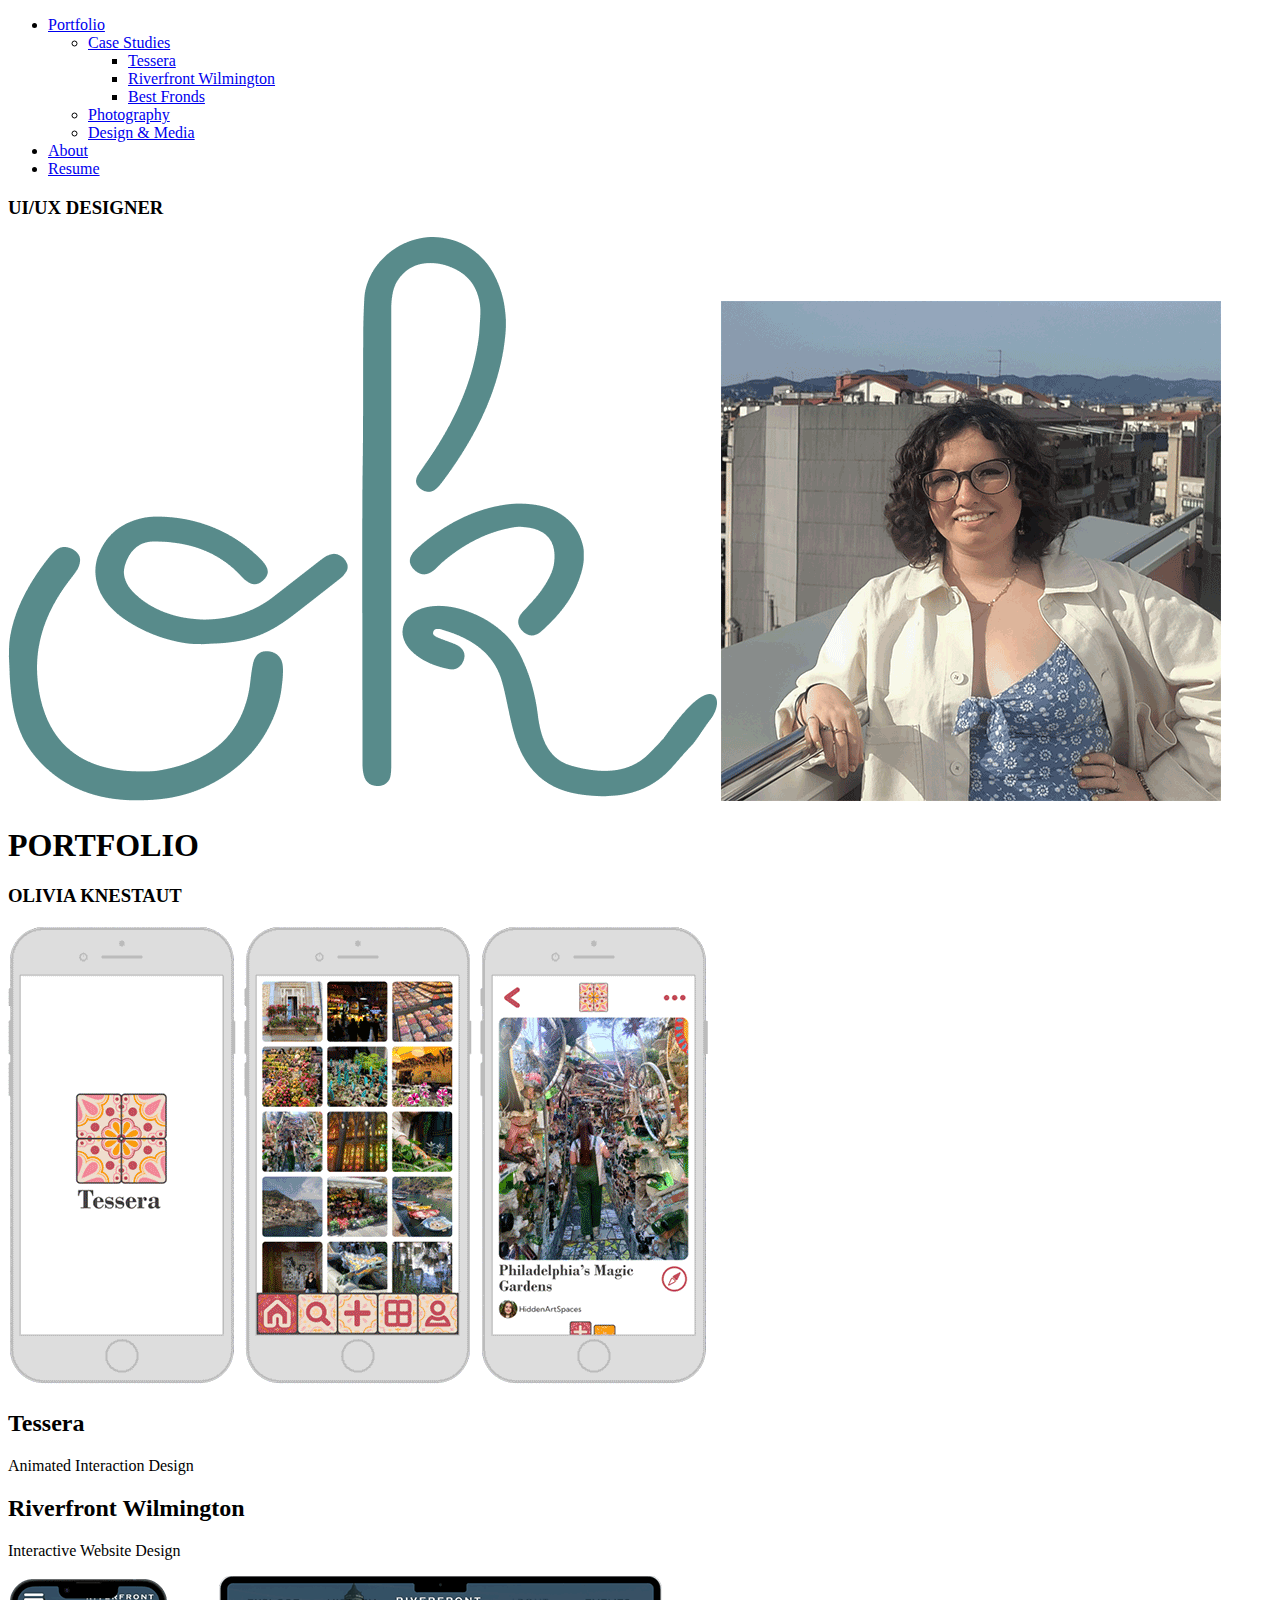
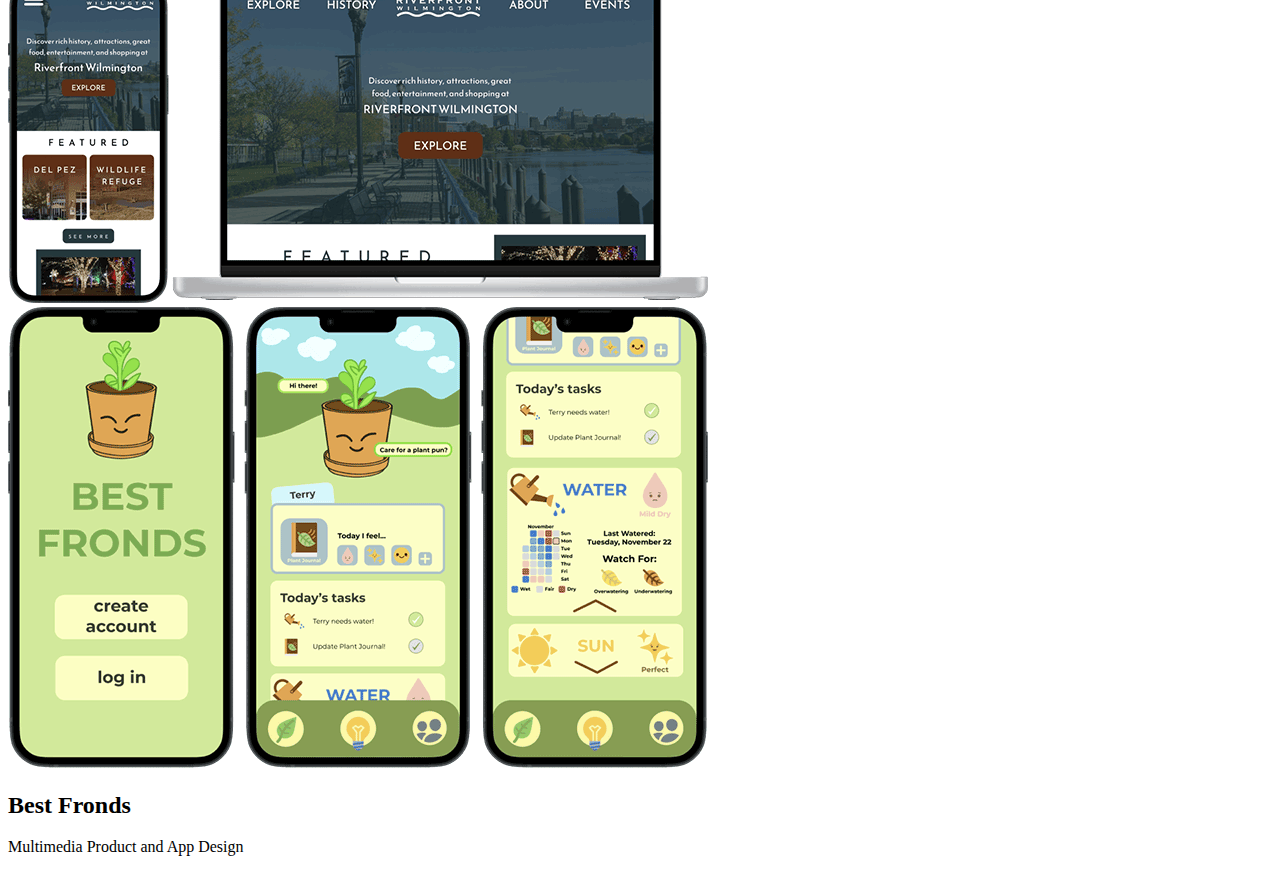
==== index.html @ 18447e3f "Image optimization and file creation" ====
<!DOCTYPE html>
<html lang="en">
<head>
    <meta charset="UTF-8">
    <meta name="viewport" content="width=device-width, initial-scale=1.0">
    <title>Olivia Knestaut Portfolio</title>
</head>
<body>

<header>
    <nav>
        <ul>
            <li><a href="index.html">Portfolio</a>
                <ul>
                    <li><a href="case-studies.html">Case Studies</a>
                        <ul>
                            <li><a href="tessera.html">Tessera</a></li>
                            <li><a href="riverfront-wilmington.html">Riverfront Wilmington</a></li>
                            <li><a href="best-fronds.html">Best Fronds</a></li>
                        </ul>
                    </li>
                    <li><a href="photography.html">Photography</a></li>
                    <li><a href="design-and-media.html">Design & Media</a></li>
                </ul>
            </li>
            <li><a href="about.html">About</a></li>
            <li><a href="resume.html">Resume</a></li>
        </ul>
    </nav>
    <div>
        <h3>UI/UX DESIGNER</h3>
        <img src="Images/OK-Logo.png" alt="Personal logo: letters O and K in lowercase cursive">
        <img src="Images/Home/Olivia-Header.png" alt="Olivia on a rooftop in Barcelona in a blue dress">
        <h1>PORTFOLIO</h1>
        <h3>OLIVIA KNESTAUT</h3>
    </div>
</header>

<main>
    <section id="case-study-1" class="case-study">
        <img src="Images/Home/Tessera-Cover-Small.png" alt="3 mobile phones displaying screens from the Tessera app mock-up">
        <div>
            <h2>Tessera</h2>
            <p>Animated Interaction Design</p>
        </div>
    </section>

    <section id="case-study-2" class="case-study">
        <div>
            <h2>Riverfront Wilmington</h2>
            <p>Interactive Website Design</p>
        </div>
        <img src="Images/Home/Riverfront-Wilm-Cover-Small.png" alt="mobile phone and laptop displaying screens from the Riverfront Wilmington website redesign">
    </section>

    <section id="case-study-3" class="case-study">
        <img src="Images/Home/Best-Fronds-Cover-Small.png" alt="3 mobile phones displaying screens from the Best Fronds app mock-up">
        <div>
            <h2>Best Fronds</h2>
            <p>Multimedia Product and App Design</p>
        </div>
    </section>

</main>

</body>
</html>
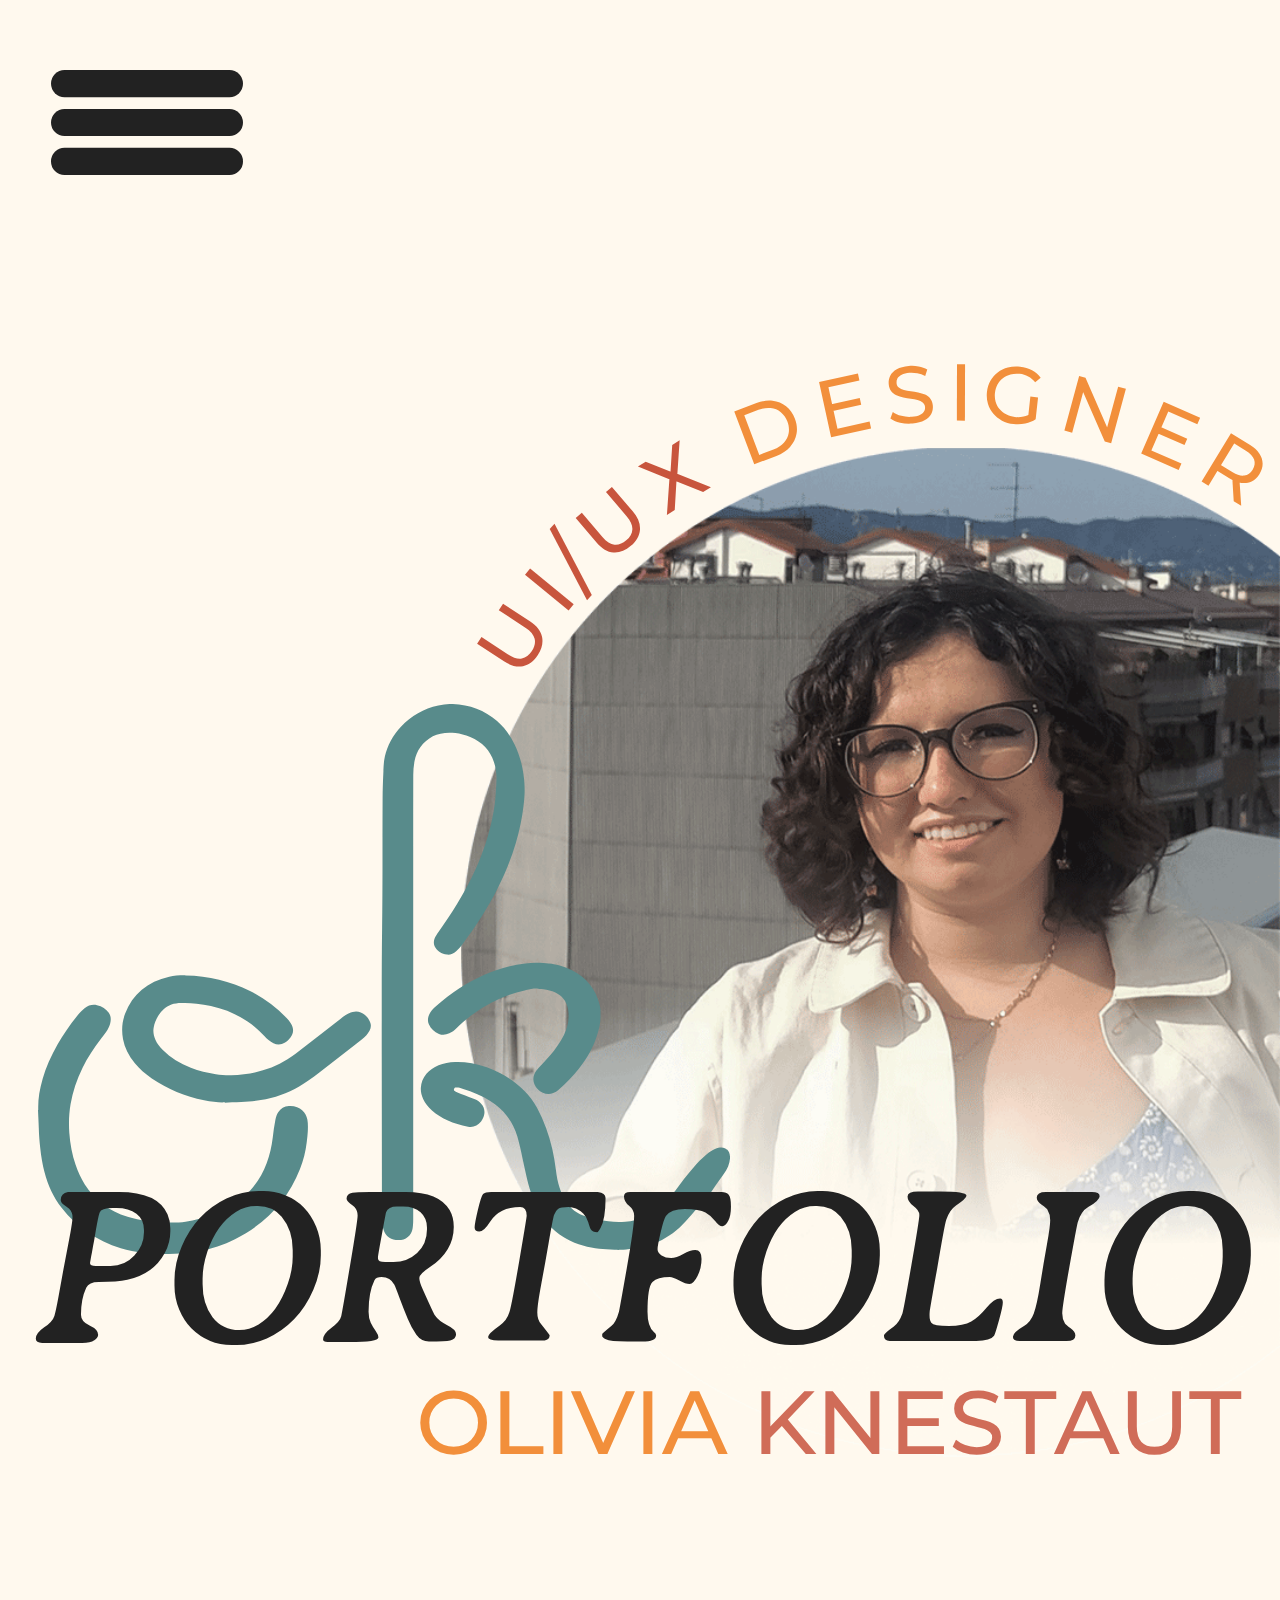
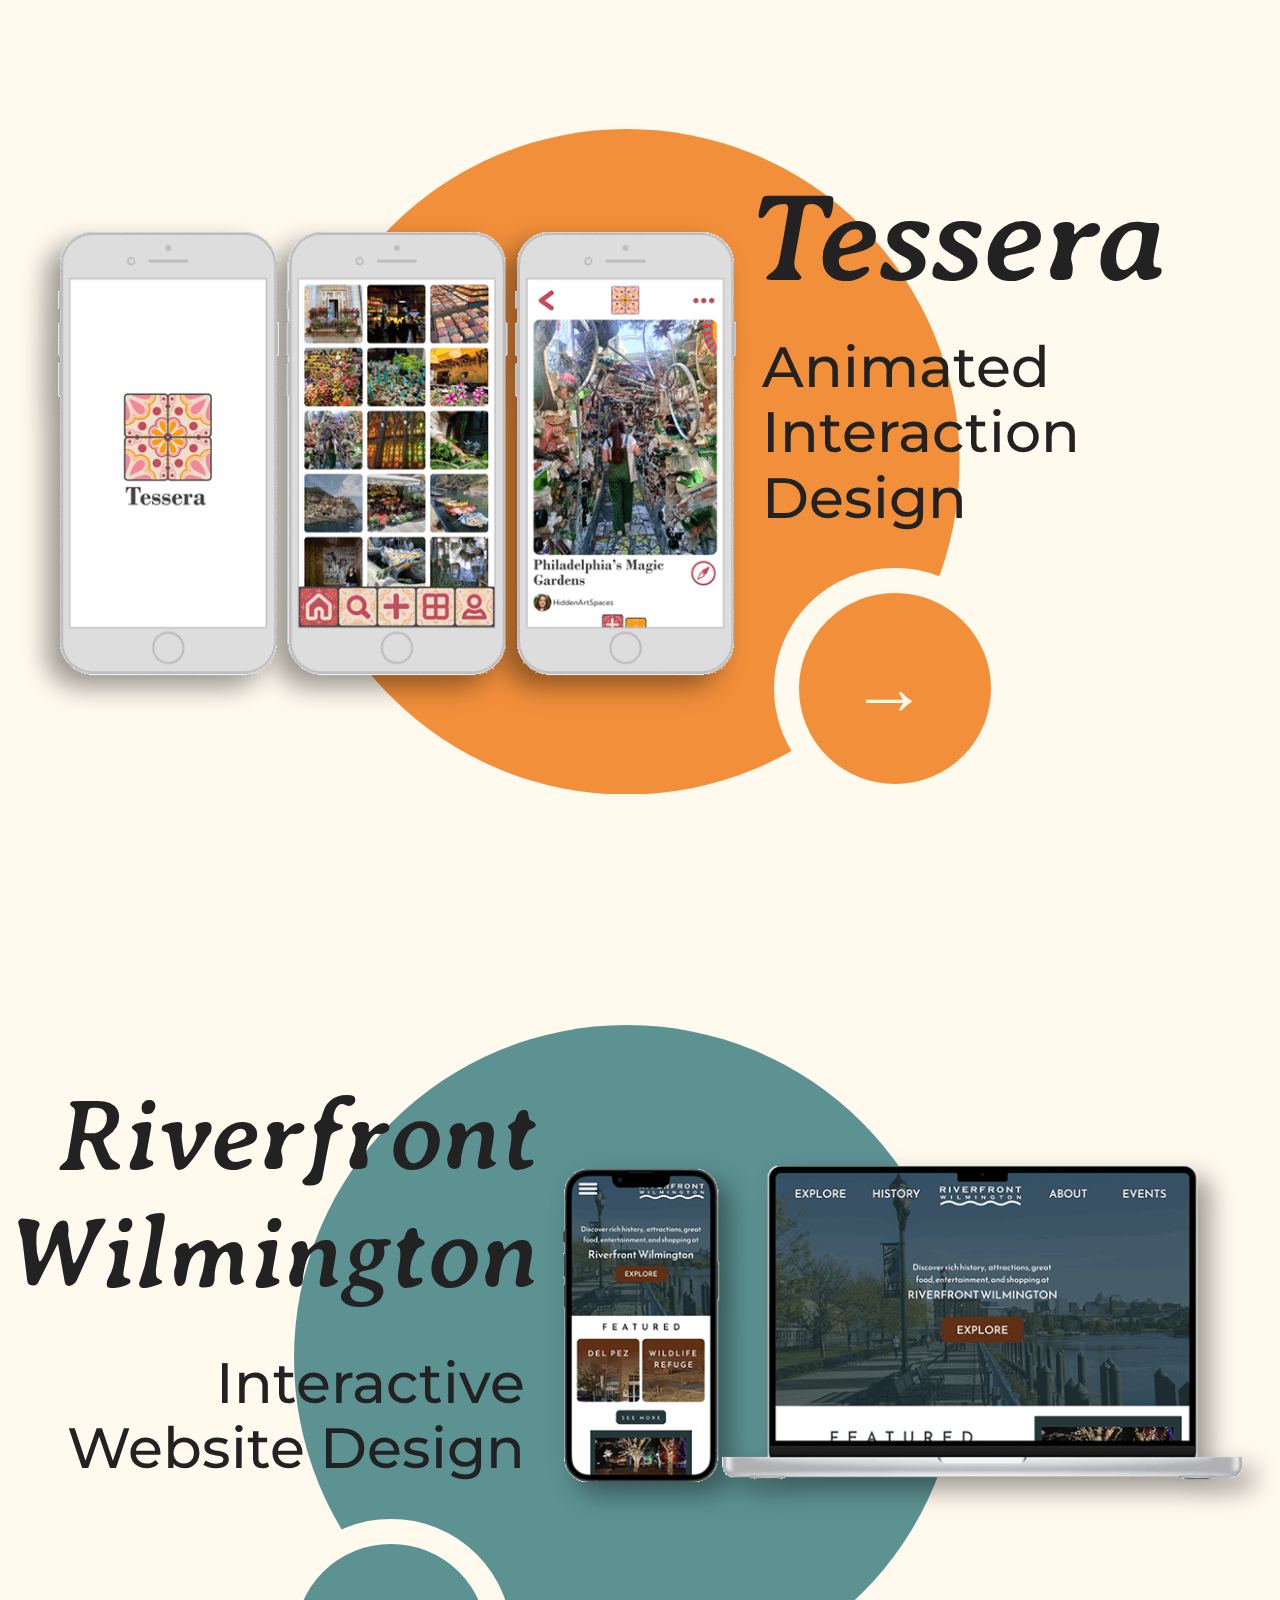
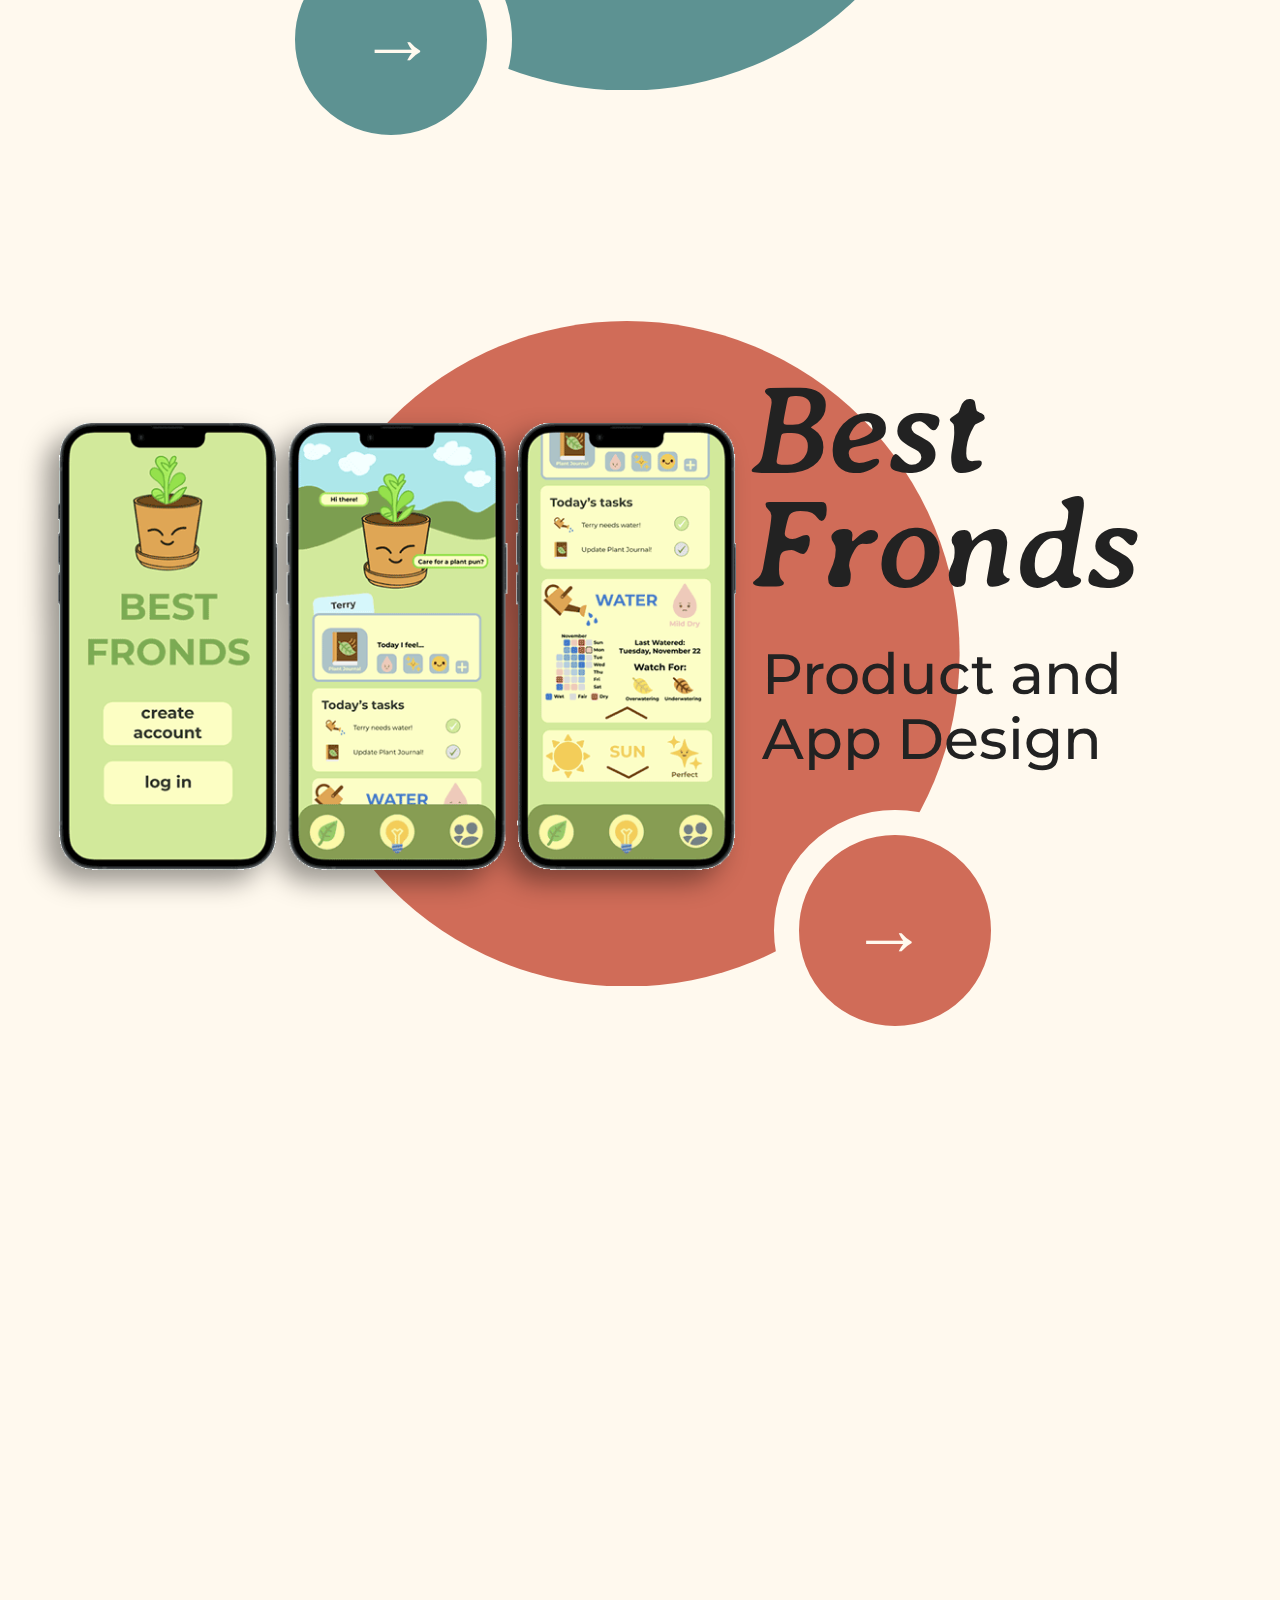
==== commit 26cdc5b6: "Home, case study, and photography page updates" ====
--- a/index.html
+++ b/index.html
@@ -3,17 +3,25 @@
 <head>
     <meta charset="UTF-8">
     <meta name="viewport" content="width=device-width, initial-scale=1.0">
+    <link rel="stylesheet" href="CSS/styles.css" />
+    <link rel="stylesheet" href="CSS/normalize.css" />
     <title>Olivia Knestaut Portfolio</title>
 </head>
 <body>
 
 <header>
     <nav>
-        <ul>
+        <div class="overlay">
+            <label for="toggle">
+                <img src="Images/Home/Hamburger-Bars.svg" alt="">
+            </label>
+        </div>
+        <input type="checkbox" id="toggle" name="toggle">
+        <ul class="nav-links">
             <li><a href="index.html">Portfolio</a>
-                <ul>
+                <ul id="sub-nav-1">
                     <li><a href="case-studies.html">Case Studies</a>
-                        <ul>
+                        <ul class="sub-nav-2">
                             <li><a href="tessera.html">Tessera</a></li>
                             <li><a href="riverfront-wilmington.html">Riverfront Wilmington</a></li>
                             <li><a href="best-fronds.html">Best Fronds</a></li>
@@ -26,42 +34,69 @@
             <li><a href="about.html">About</a></li>
             <li><a href="resume.html">Resume</a></li>
         </ul>
-    </nav>
+    </nav>  
+
     <div>
-        <h3>UI/UX DESIGNER</h3>
-        <img src="Images/OK-Logo.png" alt="Personal logo: letters O and K in lowercase cursive">
-        <img src="Images/Home/Olivia-Header.png" alt="Olivia on a rooftop in Barcelona in a blue dress">
-        <h1>PORTFOLIO</h1>
-        <h3>OLIVIA KNESTAUT</h3>
+        <div class="home-header-img">
+            <img class="big-logo" src="Images/Home/OK-Logo.svg" alt="">
+            <img class="rounded-text" src="Images/Home/UX-Designer-Text.svg" alt="Words UI/UX Designer, on a curve">
+            <img class="round-img" src="Images/Home/Olivia-Header.png" alt="">
+        </div>
+        <div class="right-align">
+            <h1 class="home-header-title"><i>PORTFOLIO</i></h1>
+            <h3><span class="light-orange-text">OLIVIA</span> <span class="dark-orange-text">KNESTAUT</span></h3>
+        </div>
+        
     </div>
 </header>
 
 <main>
-    <section id="case-study-1" class="case-study">
-        <img src="Images/Home/Tessera-Cover-Small.png" alt="3 mobile phones displaying screens from the Tessera app mock-up">
-        <div>
-            <h2>Tessera</h2>
-            <p>Animated Interaction Design</p>
-        </div>
+    <section class="home-section">
+        <article class="case-study">
+            <img class="left" src="Images/Home/Tessera-Cover-Small.png" alt="3 mobile phones displaying screens from the Tessera app mock-up">
+            <div class="left-align">
+                <h2>Tessera</h2>
+                <p>Animated Interaction Design</p>
+                <a class="button light-orange" href="tessera.html">→</a>
+            </div>
+        </article>
+        <svg class="big-circle" viewBox="0 0 205 205">
+            <circle class="light-orange" cx="102.5" cy="102.5" r="102.5"/>
+        </svg>
     </section>
 
-    <section id="case-study-2" class="case-study">
-        <div>
-            <h2>Riverfront Wilmington</h2>
-            <p>Interactive Website Design</p>
-        </div>
-        <img src="Images/Home/Riverfront-Wilm-Cover-Small.png" alt="mobile phone and laptop displaying screens from the Riverfront Wilmington website redesign">
+    <section class="home-section">
+        <article class="case-study">
+            <div class="right-align">
+                <h2>Riverfront Wilmington</h2>
+                <p>Interactive Website Design</p>
+                <a class="button grey-blue" href="riverfront-wilmington.html">→</a>
+            </div>
+            <img  class="right" src="Images/Home/Riverfront-Wilm-Cover-Small.png" alt="mobile phone and laptop displaying screens from the Riverfront Wilmington website redesign">
+        </article>
+        <svg class="big-circle" viewBox="0 0 205 205">
+            <circle class="grey-blue" cx="102.5" cy="102.5" r="102.5"/>
+        </svg>
     </section>
 
-    <section id="case-study-3" class="case-study">
-        <img src="Images/Home/Best-Fronds-Cover-Small.png" alt="3 mobile phones displaying screens from the Best Fronds app mock-up">
-        <div>
-            <h2>Best Fronds</h2>
-            <p>Multimedia Product and App Design</p>
-        </div>
+    <section class="home-section">
+        <article class="case-study">
+            <img class="left" src="Images/Home/Best-Fronds-Cover-Small.png" alt="3 mobile phones displaying screens from the Best Fronds app mock-up">
+            <div class="left-align">
+                <h2>Best Fronds</h2>
+                <p>Product and App Design</p>
+                <a class="button dark-orange" href="best-fronds.html">→</a>
+            </div>
+        </article>
+        <svg class="big-circle" viewBox="0 0 205 205">
+            <circle class="dark-orange" cx="102.5" cy="102.5" r="102.5"/>
+        </svg>
     </section>
 
 </main>
+<footer>
+
+</footer>
 
 </body>
 </html>--- a/CSS/styles.css
+++ b/CSS/styles.css
@@ -0,0 +1,392 @@
+
+@import url('https://fonts.googleapis.com/css2?family=Averia+Serif+Libre:ital,wght@0,300;0,400;0,700;1,300;1,400;1,700&family=Montserrat:ital,wght@0,400;0,500;0,700;1,400;1,500;1,700&display=swap');
+
+/* font-family: 'Averia Serif Libre', serif; */
+/* font-family: 'Montserrat', sans-serif; */
+
+
+/*General CSS*/
+html{
+    --background:#FFF9EE;
+    --light-orange:#F28F3B;
+    --dark-orange:#D06C58;
+    --grey-blue:#5D9292;
+    --dark-text:#222222;
+}
+
+/*COLOR CHANGES, FILLS, ETC.*/
+
+.light-orange{
+    fill: var(--light-orange);
+    background-color: var(--light-orange);
+}
+
+.dark-orange{
+    fill: var(--dark-orange);
+    background-color: var(--dark-orange);
+}
+
+/*
+*Filter over SVG to change colors
+*Generator here: https://codepen.io/sosuke/pen/Pjoqqp
+*/
+.black-to-dark-orange{
+    filter: invert(84%) sepia(37%) saturate(4386%) hue-rotate(310deg) brightness(78%) contrast(111%);
+}
+
+.black-to-light-orange{
+    filter: invert(60%) sepia(49%) saturate(651%) hue-rotate(342deg) brightness(96%) contrast(98%);
+}
+
+.black-to-grey-blue{
+    filter: invert(52%) sepia(25%) saturate(479%) hue-rotate(131deg) brightness(97%) contrast(90%);
+}
+
+.grey-blue{
+    fill:var(--grey-blue);
+    background-color: var(--grey-blue);
+}
+
+.light-orange-text{
+    color: var(--light-orange);
+}
+
+.dark-orange-text{
+    color: var(--dark-orange);
+}
+
+
+/*
+*GENERAL CSS RULES
+*/
+
+*{
+    color: var(--dark-text);
+}
+
+body {
+    background-color: var(--background);
+}
+
+footer{
+    height: 50vw;
+}
+
+h1 {
+    font-family: 'Averia Serif Libre', serif;
+    font-weight: 700;
+    font-size: 17.5vw;
+}
+
+h2{
+    font-family: 'Averia Serif Libre', serif;
+    font-weight: 700;
+    font-style: italic;
+    font-size: 14vw;
+    margin: 1vw;
+    margin-left: 7vw;
+    margin-top: -1vw;
+}
+
+h3 {
+    font-family: 'Montserrat', sans-serif;
+    font-weight: 500;
+    font-style: normal;
+    font-size: 7vw;
+    margin: 3vw;
+}
+
+h4{
+    font-family: 'Averia Serif Libre', serif;
+    font-weight: 700;
+    font-style: italic;
+    font-size: 11vw;
+    margin: 1vw;
+}
+
+p{
+    font-family: 'Montserrat', sans-serif;
+    font-weight: 500;
+    font-style: normal;
+    font-size: 4.45vw; 
+    margin: 2vw;
+}
+
+img{
+    width: 100%;
+}
+
+.left-align{
+    display: flex;
+    flex-direction: column;
+    justify-content: flex-start;
+    text-align: left;
+}
+
+.right-align{
+    display: flex;
+    flex-direction: column;
+    justify-content:flex-end;
+    align-items: flex-end;
+    text-align: right;
+}
+
+/*IMAGE AND TEXT PAGE HEADERS*/
+
+.long-img{
+    width: 80vw;
+    border-radius: 50vw;
+    z-index: -2;
+}
+
+div.page-title img{
+    width: 26vw;
+    position: absolute;
+    top:-15vw;
+    left:0;
+    z-index: -1;
+}
+
+div.page-title img.left-dot{
+    transform: scaleX(-1);
+    width: 20vw;
+    top:-35vw;
+    left: 80vw;
+    z-index: -3;
+}
+
+div.page-title{
+    position: relative;
+    margin-top: -5vw;
+    align-self: flex-start;
+}
+
+.common-header{
+    width: 100vw;
+    display: flex;
+    flex-direction: column;
+    align-items: center;
+}
+
+/*BUTTON LOGISTICS*/
+
+.button{
+    border-style: solid;
+    border-width: 2vw;
+    border-radius: 10vw;
+    border-color: var(--background);
+    margin: 3vw;
+    padding: 4vw;
+    color: var(--background);
+}
+
+div.left-align > a.button, div.right-align a.button {
+    font-size: 6vw;
+    text-decoration: none;
+    margin-top: 1vw;
+    margin-bottom: 0vw;
+    width: 7vw;
+}
+
+a.light-orange:hover{
+    color: var(--light-orange);
+    background-color: var(--background);
+    border-color: var(--light-orange);
+    transition: 300ms;
+}
+
+a.dark-orange:hover{
+    background-color: var(--background);
+    color: var(--dark-orange);
+    border-color: var(--dark-orange);
+    transition: 300ms;
+}
+
+a.grey-blue:hover{
+    background-color: var(--background);
+    color: var(--grey-blue);
+    border-color: var(--grey-blue);
+    transition: 300ms;
+}
+
+/*CHECKBOX NAVIGATION*/
+
+.overlay {
+    position: absolute;
+    top: 0;
+    z-index: 3;
+    width: 100vw;
+    height: 20vw;
+    background-color: var(--background);
+    display: flex;
+    align-items: center;
+    justify-content: center;
+}
+.nav-logo{
+    width: 20vw;
+}
+
+.overlay > label {
+    cursor: pointer;
+    position: absolute;
+    left: 0;
+    width: 15vw;
+    height: 9vw;
+    margin-left: 4vw;
+}
+
+.nav-links {
+    color: var(--dark-text);
+    position: absolute;
+    top: -110vw;
+    padding: 5vw;
+    padding-left: 10vw;
+    font-size: 8.5vw;
+    box-sizing: border-box;
+    background-color: var(--background);
+    transition: top 600ms cubic-bezier(0.17, 0.04, 0.03, 0.94);
+    filter: drop-shadow(0vw 6vw 6vw rgba(0, 0, 0, 0.40));
+    border-radius: 0vw 0vw 10vw 10vw;
+    list-style-type: none;
+    font-family: 'Averia Serif Libre', serif;
+    font-weight: 700;
+    font-style: italic;
+    font-size: 8vw;
+    z-index: 2;
+
+}
+.nav-links li {
+    list-style-type: none;
+}
+
+.nav-links li a {
+    display: block;
+    color: var(--dark-text);
+    text-decoration: none;
+}
+
+#toggle {
+    position: absolute;
+    visibility: hidden;
+}
+
+#toggle:checked ~ .nav-links {
+    top: 10vw;
+}
+
+nav{
+    margin-bottom: 35vw;
+}
+
+/* Home Page & Case Study Page */
+
+.home-header-img{
+    position: relative;
+    display: flex;
+    justify-content: flex-end;
+    z-index: -1;
+    margin-top: 30vw;
+}
+
+.round-img{
+    width: 64vw;
+    
+}
+.rounded-text{
+    width: 68vw;
+    position: absolute;
+    top: -15vw;
+}
+.big-logo{
+    width: 54vw;
+    position: absolute;
+    top: 20vw;
+    left: 3vw;
+}
+
+.case-study{
+    display: flex;
+    flex-direction: row;
+    flex-wrap: nowrap;
+    align-items: center;
+    justify-content: flex-start;
+    padding-top: 20vw;
+}
+
+.case-study > div{
+    width: 40vw;
+}
+div.left-align > h2{
+    font-size: 10vw;
+    line-height: 9vw;
+    margin: 1vw;
+}
+div.right-align > h2{
+    font-size: 8vw;
+    margin: 1vw;
+}
+
+.case-study > img.left{
+    width: 53vw;
+    filter: drop-shadow(-1vw 1vw 1vw rgba(0, 0, 0, 0.40));
+    align-self: flex-start;
+    margin-top: 5vw;
+    margin-left: 2vw;
+}
+
+.case-study > img.right{
+    width: 53vw;
+    filter: drop-shadow(1vw 1vw 1vw rgba(0, 0, 0, 0.40));
+    align-self: flex-start;
+    margin-top: 8vw;
+    margin-left: 1vw;
+}
+
+.home-header-title{
+    margin-top: -25vw;
+    margin-bottom: -5vw;
+    text-align: center;
+    align-self: center;
+}
+
+.home-section{
+    position: relative;
+    height: 70vw;
+    display: flex;
+    flex-direction: column;
+    align-items: center;
+}
+
+.big-circle{
+    position: absolute;
+    top: 17vw;
+    right: 25vw;
+    width: 52vw;
+    z-index: -1;
+}
+
+/*PHOTOGRAPHY PAGE*/
+
+.photo-section{
+    display: flex;
+    flex-direction: column;
+    justify-content: space-around;
+    align-items: center;
+}
+.photo-section img{
+    width: 90vw;
+    border-radius: 3vw;
+    margin: 2vw;
+}
+.vert-images{
+    display: flex;
+    justify-content: space-around;
+}
+.vert-images img{
+    width: 43vw;
+}
+
+.sub-header-left{
+    align-self: flex-start;
+    margin-left: 7vw;
+}
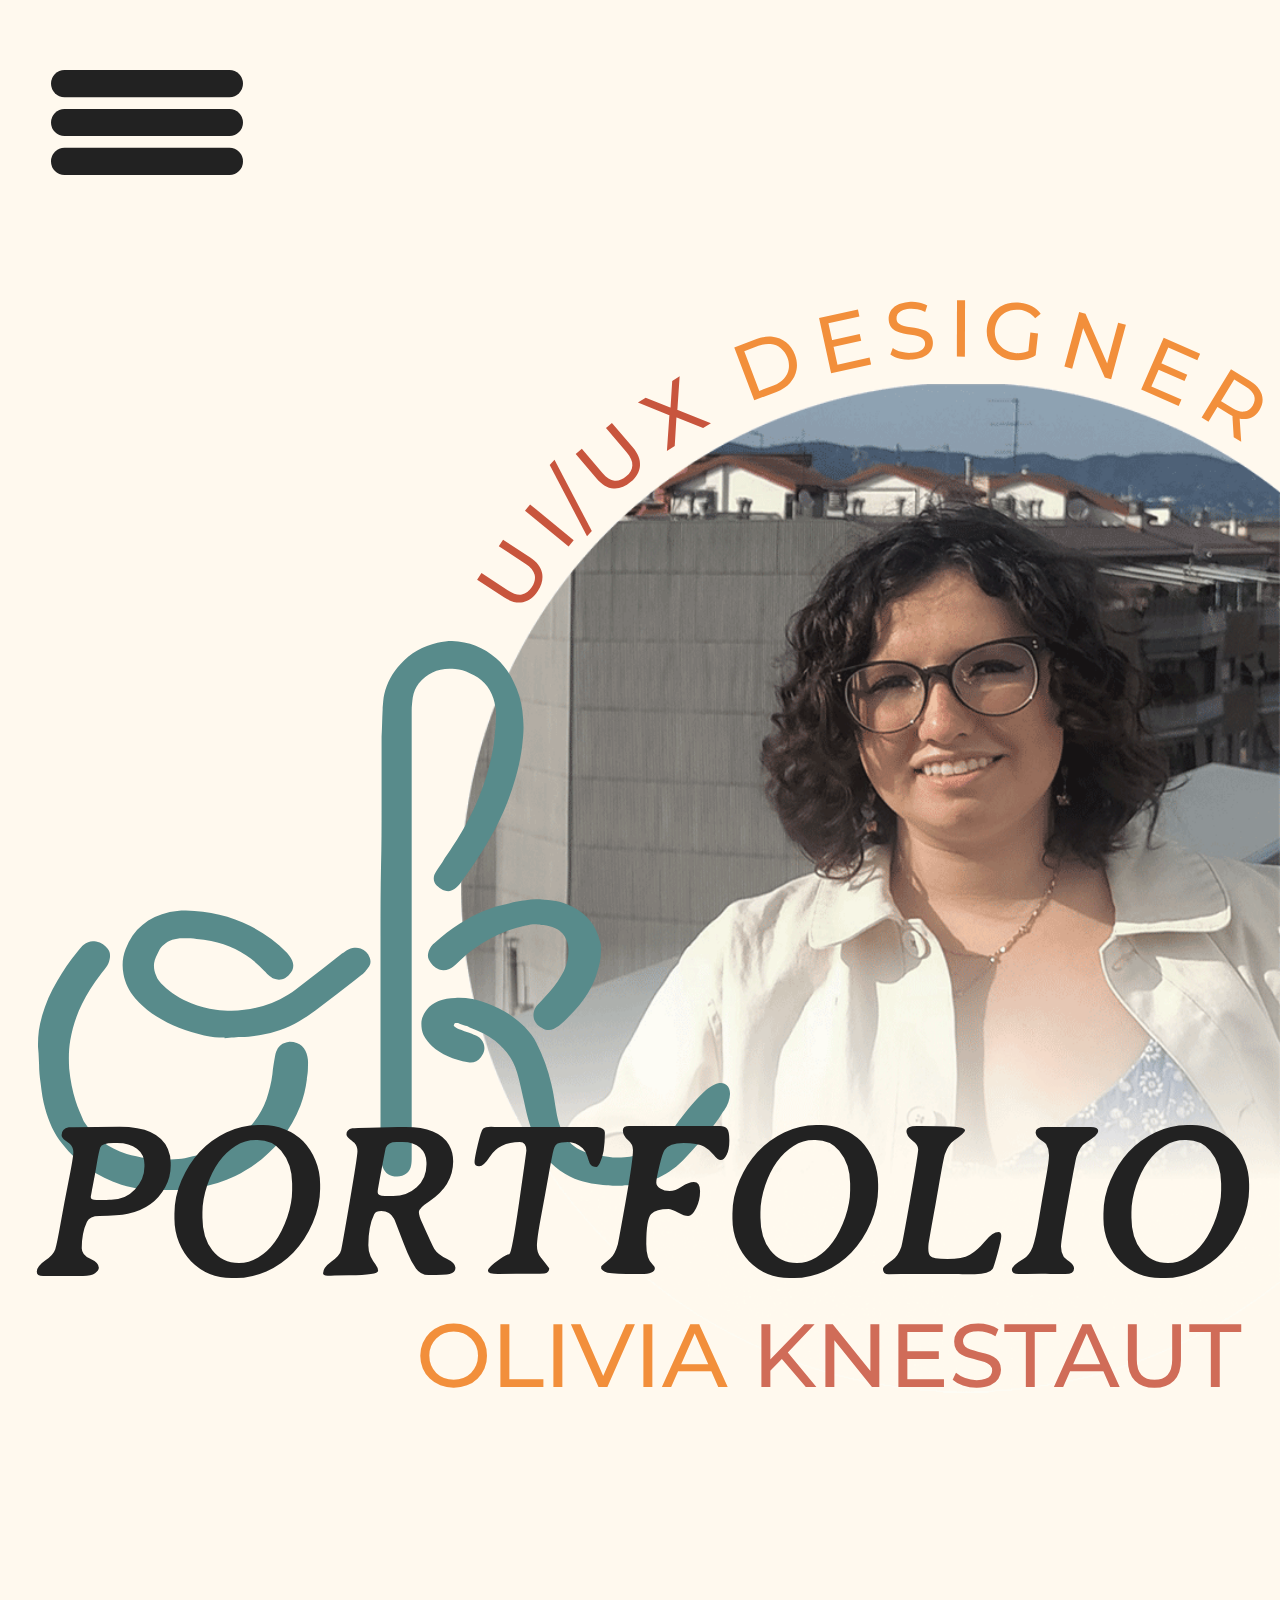
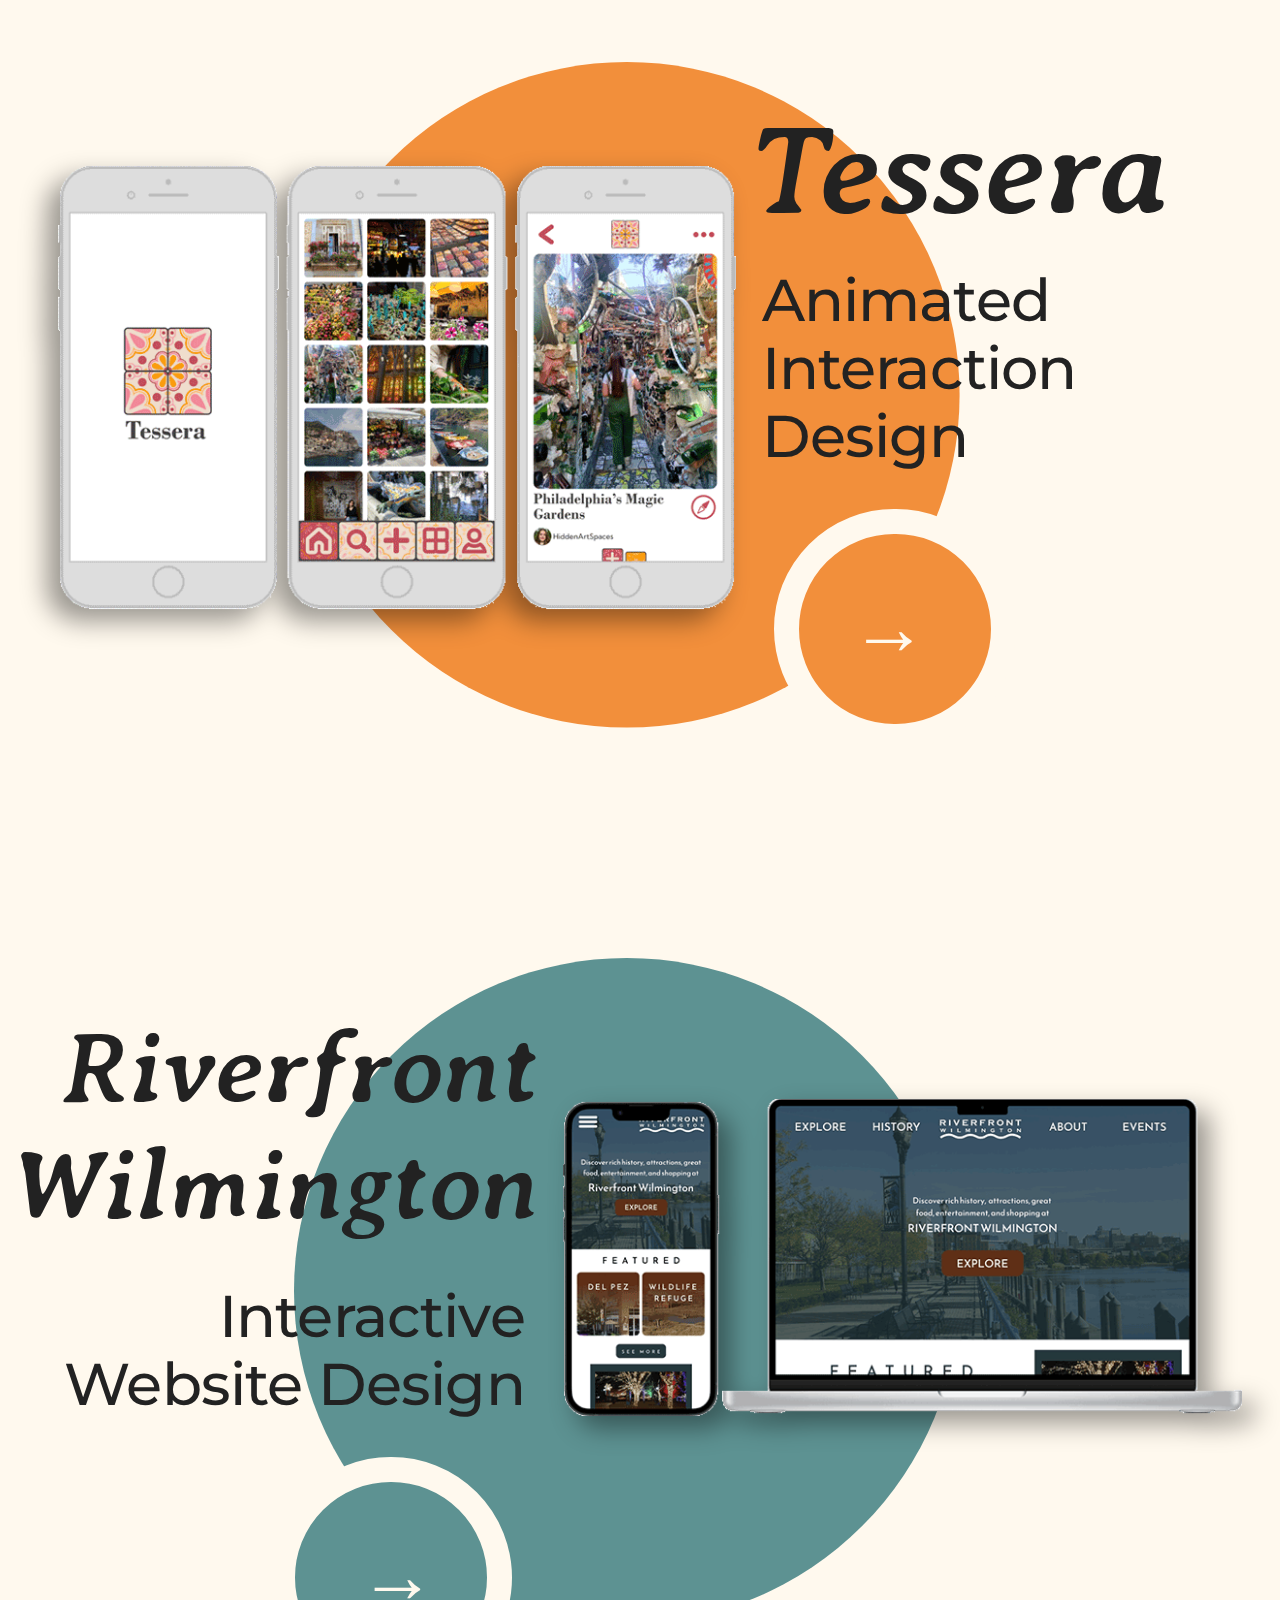
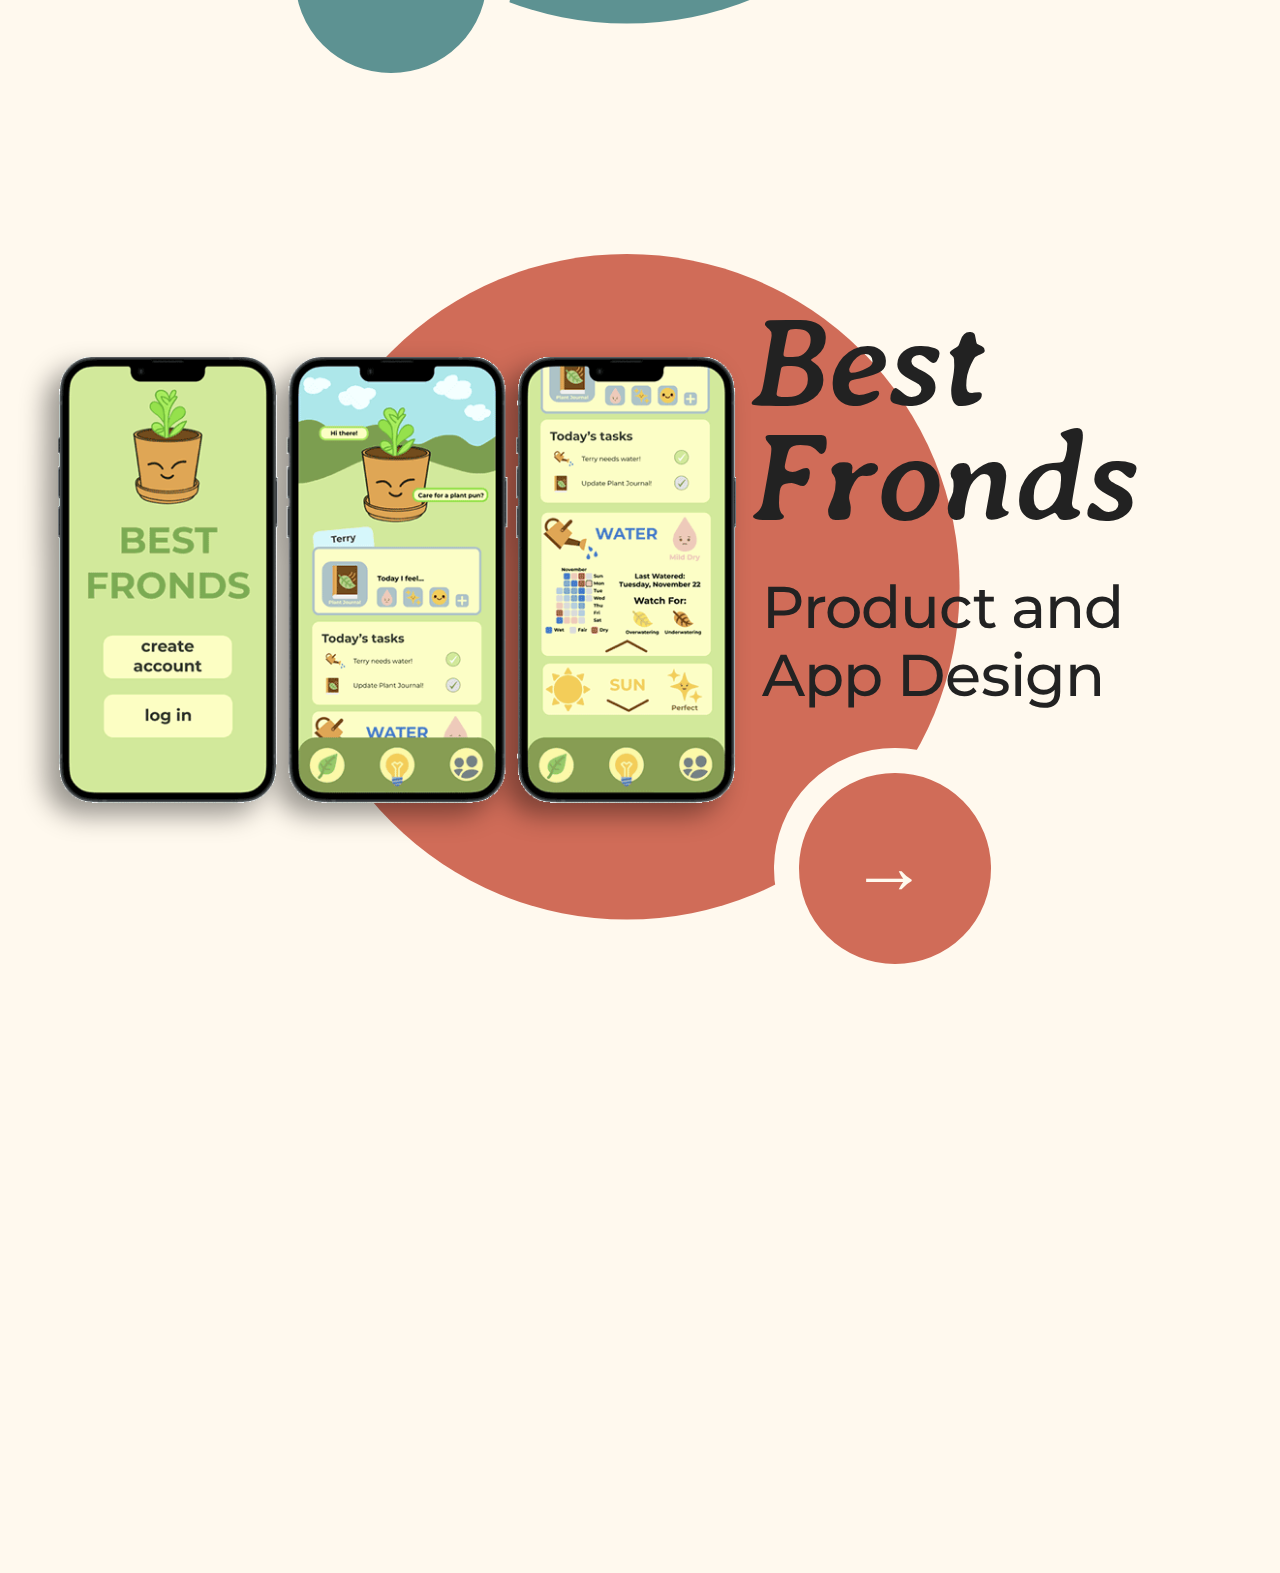
==== commit df41667d: "Added fonts, continued with CSS and styles" ====
--- a/index.html
+++ b/index.html
@@ -44,7 +44,7 @@
         </div>
         <div class="right-align">
             <h1 class="home-header-title"><i>PORTFOLIO</i></h1>
-            <h3><span class="light-orange-text">OLIVIA</span> <span class="dark-orange-text">KNESTAUT</span></h3>
+            <h4><span class="light-orange-text">OLIVIA</span> <span class="dark-orange-text">KNESTAUT</span></h3>
         </div>
         
     </div>
@@ -56,7 +56,7 @@
             <img class="left" src="Images/Home/Tessera-Cover-Small.png" alt="3 mobile phones displaying screens from the Tessera app mock-up">
             <div class="left-align">
                 <h2>Tessera</h2>
-                <p>Animated Interaction Design</p>
+                <p class="snippit">Animated Interaction Design</p>
                 <a class="button light-orange" href="tessera.html">→</a>
             </div>
         </article>
@@ -69,7 +69,7 @@
         <article class="case-study">
             <div class="right-align">
                 <h2>Riverfront Wilmington</h2>
-                <p>Interactive Website Design</p>
+                <p class="snippit">Interactive Website Design</p>
                 <a class="button grey-blue" href="riverfront-wilmington.html">→</a>
             </div>
             <img  class="right" src="Images/Home/Riverfront-Wilm-Cover-Small.png" alt="mobile phone and laptop displaying screens from the Riverfront Wilmington website redesign">
@@ -84,7 +84,7 @@
             <img class="left" src="Images/Home/Best-Fronds-Cover-Small.png" alt="3 mobile phones displaying screens from the Best Fronds app mock-up">
             <div class="left-align">
                 <h2>Best Fronds</h2>
-                <p>Product and App Design</p>
+                <p class="snippit">Product and App Design</p>
                 <a class="button dark-orange" href="best-fronds.html">→</a>
             </div>
         </article>
--- a/CSS/styles.css
+++ b/CSS/styles.css
@@ -1,9 +1,58 @@
-
-@import url('https://fonts.googleapis.com/css2?family=Averia+Serif+Libre:ital,wght@0,300;0,400;0,700;1,300;1,400;1,700&family=Montserrat:ital,wght@0,400;0,500;0,700;1,400;1,500;1,700&display=swap');
-
-/* font-family: 'Averia Serif Libre', serif; */
-/* font-family: 'Montserrat', sans-serif; */
-
+@font-face {
+    font-family: 'Montserrat';
+    src: url(../Fonts/Montserrat/Montserrat-VariableFont_wght.ttf) format(TrueType);
+    font-weight: 100 900;
+    font-style: normal;
+}
+
+@font-face {
+    font-family: 'Montserrat';
+    src: url(../Fonts/Montserrat/Montserrat-Italic-VariableFont_wght.ttf) format(TrueType);
+    font-weight: 100 900;
+    font-style: italic;
+}
+
+@font-face {
+    font-family: 'Averia Serif Libre';
+    src: url('../Fonts/Averia_Serif_Libre/averiaseriflibre-bold-webfont.woff2') format('woff2');
+    font-weight: 700;
+    font-style: normal;
+}
+
+@font-face {
+    font-family: 'Averia Serif Libre';
+    src: url('../Fonts/Averia_Serif_Libre/averiaseriflibre-bolditalic-webfont.woff2') format('woff2');
+    font-weight: 700;
+    font-style: italic;
+}
+
+@font-face {
+    font-family: 'Averia Serif Libre';
+    src: url('../Fonts/Averia_Serif_Libre/averiaseriflibre-italic-webfont.woff2') format('woff2');
+    font-weight: 400;
+    font-style: italic;
+}
+
+@font-face {
+    font-family: 'Averia Serif Libre';
+    src: url('../Fonts/Averia_Serif_Libre/averiaseriflibre-light-webfont.woff2') format('woff2');
+    font-weight: 300;
+    font-style: normal;
+}
+
+@font-face {
+    font-family: 'Averia Serif Libre';
+    src: url('../Fonts/Averia_Serif_Libre/averiaseriflibre-lightitalic-webfont.woff2') format('woff2');
+    font-weight: 300;
+    font-style: italic;
+}
+
+@font-face {
+    font-family: 'Averia Serif Libre';
+    src: url('../Fonts/Averia_Serif_Libre/averiaseriflibre-regular-webfont.woff2') format('woff2');
+    font-weight: 400;
+    font-style: normal;
+}
 
 /*General CSS*/
 html{
@@ -12,6 +61,9 @@
     --dark-orange:#D06C58;
     --grey-blue:#5D9292;
     --dark-text:#222222;
+    --Averia: 'Averia Serif Libre',Times, serif;
+    --Montserrat: 'Montserrat', Arial, sans-serif;
+    --rhythm: 2vw;
 }
 
 /*COLOR CHANGES, FILLS, ETC.*/
@@ -30,6 +82,7 @@
 *Filter over SVG to change colors
 *Generator here: https://codepen.io/sosuke/pen/Pjoqqp
 */
+
 .black-to-dark-orange{
     filter: invert(84%) sepia(37%) saturate(4386%) hue-rotate(310deg) brightness(78%) contrast(111%);
 }
@@ -55,7 +108,6 @@
     color: var(--dark-orange);
 }
 
-
 /*
 *GENERAL CSS RULES
 */
@@ -73,47 +125,69 @@
 }
 
 h1 {
-    font-family: 'Averia Serif Libre', serif;
-    font-weight: 700;
-    font-size: 17.5vw;
+    font-family: var(--Averia);
+    font-weight: 700;
+    font-style: italic;
+    font-size: 17.4vw; /*68px*/
 }
 
 h2{
-    font-family: 'Averia Serif Libre', serif;
-    font-weight: 700;
-    font-style: italic;
-    font-size: 14vw;
+    font-family: var(--Averia);
+    font-weight: 700;
+    font-style: italic;
+    font-size: 14vw; /*54.5px*/
     margin: 1vw;
     margin-left: 7vw;
     margin-top: -1vw;
 }
 
-h3 {
-    font-family: 'Montserrat', sans-serif;
+h3{
+    font-family: var(--Averia);
+    font-weight: 700;
+    font-style: italic;
+    font-size: 11vw; /*43px*/
+    margin: 1vw;
+    margin-top: 20vw;
+    margin-bottom: 5vw;
+}
+
+h4 {
+    font-family: var(--Montserrat);
     font-weight: 500;
     font-style: normal;
-    font-size: 7vw;
+    font-size: 7vw; /*28px*/
     margin: 3vw;
 }
 
-h4{
-    font-family: 'Averia Serif Libre', serif;
-    font-weight: 700;
-    font-style: italic;
-    font-size: 11vw;
-    margin: 1vw;
+h5{
+    font-family: var(--Averia);
+    font-weight: 700;
+    font-size: 5.1vw;
+    margin: 0;
 }
 
 p{
-    font-family: 'Montserrat', sans-serif;
+    font-family: var(--Montserrat);
+    font-weight: 400;
+    font-style: normal;
+    font-size: 4.45vw; /*16px*/
+    margin: var(--rhythm);
+}
+
+p.snippit{
+    font-family: var(--Montserrat);
     font-weight: 500;
-    font-style: normal;
-    font-size: 4.45vw; 
-    margin: 2vw;
+    font-style: medium;
+    font-size: 4.6vw; /*18px*/
+    letter-spacing: -0.064vw;
 }
 
 img{
     width: 100%;
+}
+
+a{
+    text-decoration: none;
 }
 
 .left-align{
@@ -155,6 +229,11 @@
     z-index: -3;
 }
 
+div.page-title img.med-dot{
+    width: 20vw;
+    top:-12vw;
+}
+
 div.page-title{
     position: relative;
     margin-top: -5vw;
@@ -168,11 +247,20 @@
     align-items: center;
 }
 
+.sub-header-left{
+    align-self: flex-start;
+    margin-left: 7vw;
+}
+
+div.header-space{
+    margin-top: 42vw;
+}
+
 /*BUTTON LOGISTICS*/
 
 .button{
     border-style: solid;
-    border-width: 2vw;
+    border-width: var(--rhythm);
     border-radius: 10vw;
     border-color: var(--background);
     margin: 3vw;
@@ -180,7 +268,7 @@
     color: var(--background);
 }
 
-div.left-align > a.button, div.right-align a.button {
+div.left-align a.button, div.right-align a.button {
     font-size: 6vw;
     text-decoration: none;
     margin-top: 1vw;
@@ -192,21 +280,43 @@
     color: var(--light-orange);
     background-color: var(--background);
     border-color: var(--light-orange);
-    transition: 300ms;
+    transition: 100ms;
 }
 
 a.dark-orange:hover{
     background-color: var(--background);
     color: var(--dark-orange);
     border-color: var(--dark-orange);
-    transition: 300ms;
+    transition: 100ms;
 }
 
 a.grey-blue:hover{
     background-color: var(--background);
     color: var(--grey-blue);
     border-color: var(--grey-blue);
-    transition: 300ms;
+    transition: 100ms;
+}
+
+.back-to-top{
+    position: relative;
+    display: flex;
+    flex-direction: column;
+    align-items: center;
+    margin-top: 5vw;
+    margin-bottom: 10vw;
+}
+.back-to-top-circle{
+    width: 14vw;
+}
+.back-to-top div img{
+    width: 7vw;
+}
+.back-to-top div{
+    position: absolute;
+    display: flex;
+    align-items: center;
+    flex-direction: column;
+    top: var(--rhythm);
 }
 
 /*CHECKBOX NAVIGATION*/
@@ -248,7 +358,7 @@
     filter: drop-shadow(0vw 6vw 6vw rgba(0, 0, 0, 0.40));
     border-radius: 0vw 0vw 10vw 10vw;
     list-style-type: none;
-    font-family: 'Averia Serif Libre', serif;
+    font-family: var(--Averia);
     font-weight: 700;
     font-style: italic;
     font-size: 8vw;
@@ -275,7 +385,7 @@
 }
 
 nav{
-    margin-bottom: 35vw;
+    margin-bottom: 30vw;
 }
 
 /* Home Page & Case Study Page */
@@ -316,6 +426,7 @@
 .case-study > div{
     width: 40vw;
 }
+
 div.left-align > h2{
     font-size: 10vw;
     line-height: 9vw;
@@ -331,7 +442,7 @@
     filter: drop-shadow(-1vw 1vw 1vw rgba(0, 0, 0, 0.40));
     align-self: flex-start;
     margin-top: 5vw;
-    margin-left: 2vw;
+    margin-left: var(--rhythm);
 }
 
 .case-study > img.right{
@@ -367,6 +478,28 @@
 
 /*PHOTOGRAPHY PAGE*/
 
+.photo-buttons{
+    display: flex;
+    justify-content: space-around;
+    margin-top: 5vw;
+    margin-bottom: 30vw;
+    padding: 4vw;
+    align-items: center;
+    
+}
+
+.photo-buttons a p{
+    font-family: var(--Montserrat);
+    font-size: 3.8vw;
+    font-weight: 600;
+    text-align: center;
+    margin-top: -17vw;
+    color: var(--background);
+}
+
+.photo-buttons img{
+    width: 28vw;
+}
 .photo-section{
     display: flex;
     flex-direction: column;
@@ -376,7 +509,7 @@
 .photo-section img{
     width: 90vw;
     border-radius: 3vw;
-    margin: 2vw;
+    margin: var(--rhythm);
 }
 .vert-images{
     display: flex;
@@ -386,7 +519,3 @@
     width: 43vw;
 }
 
-.sub-header-left{
-    align-self: flex-start;
-    margin-left: 7vw;
-}
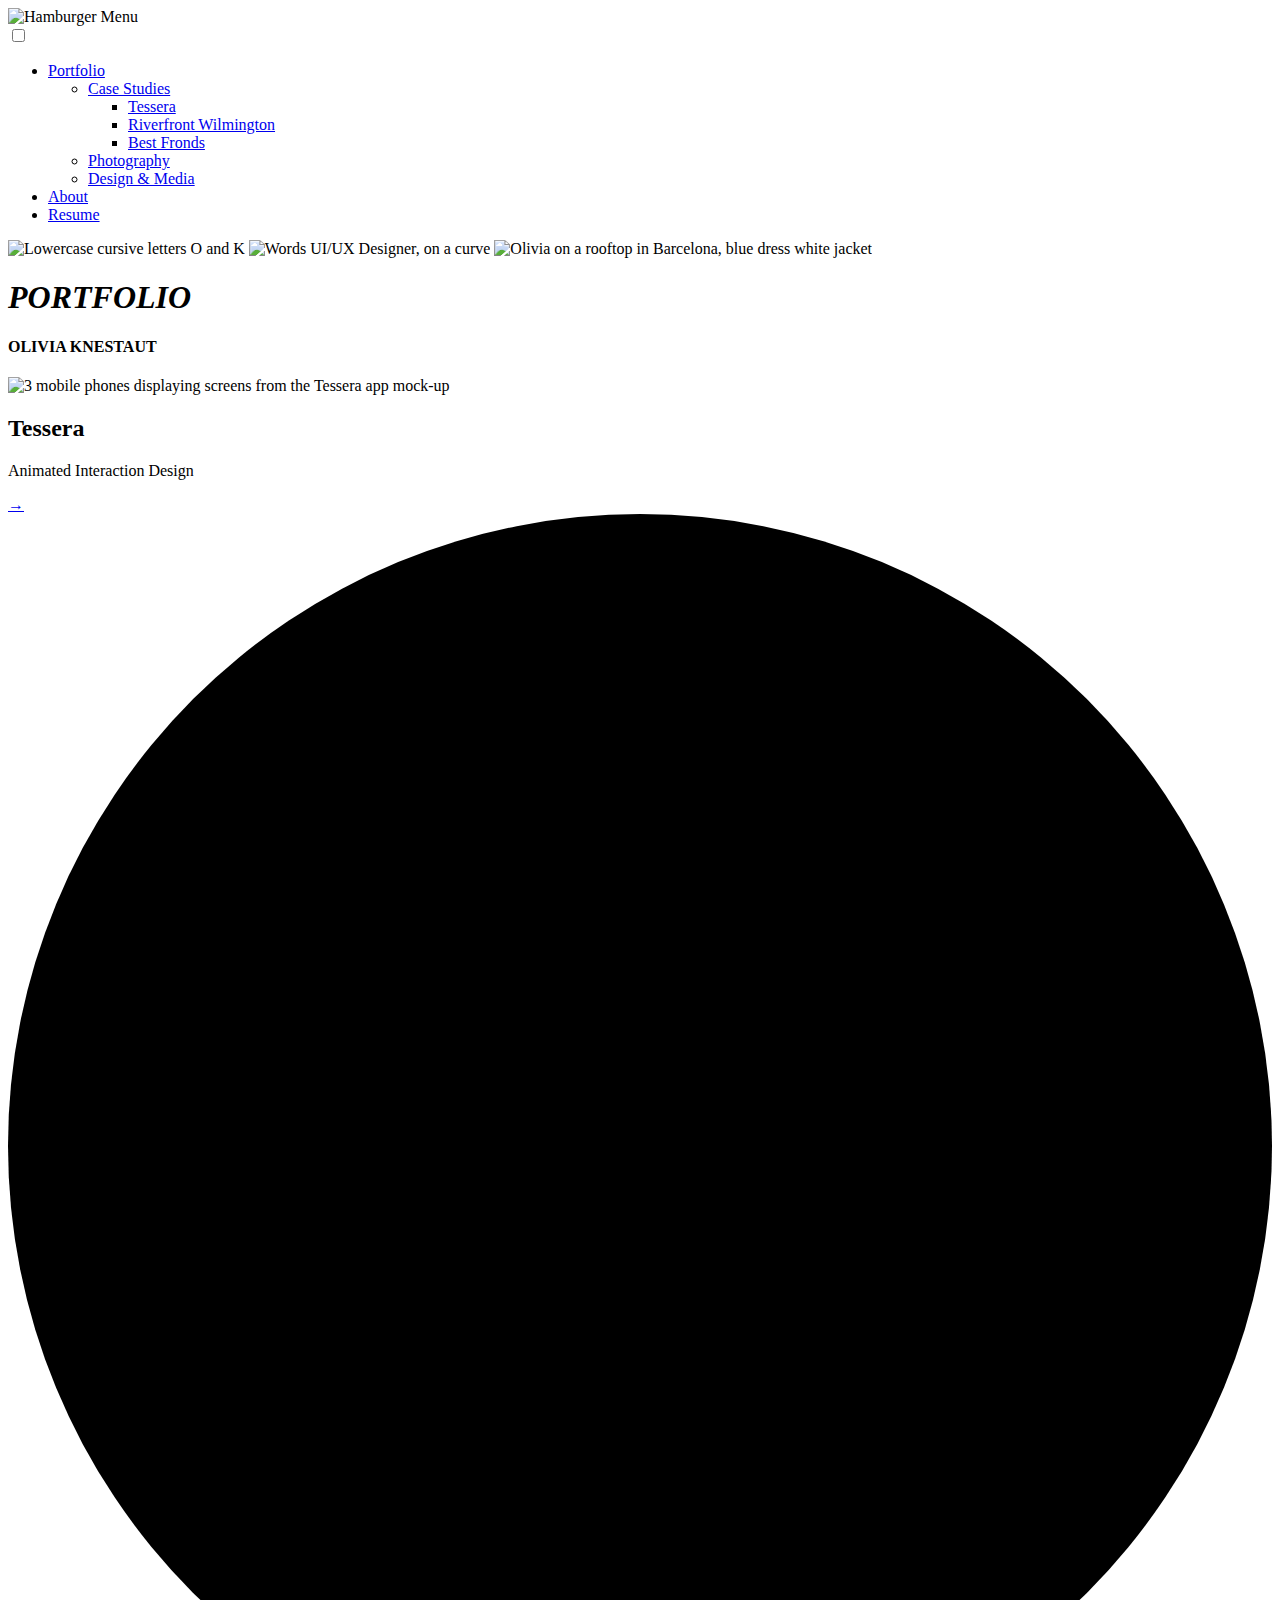
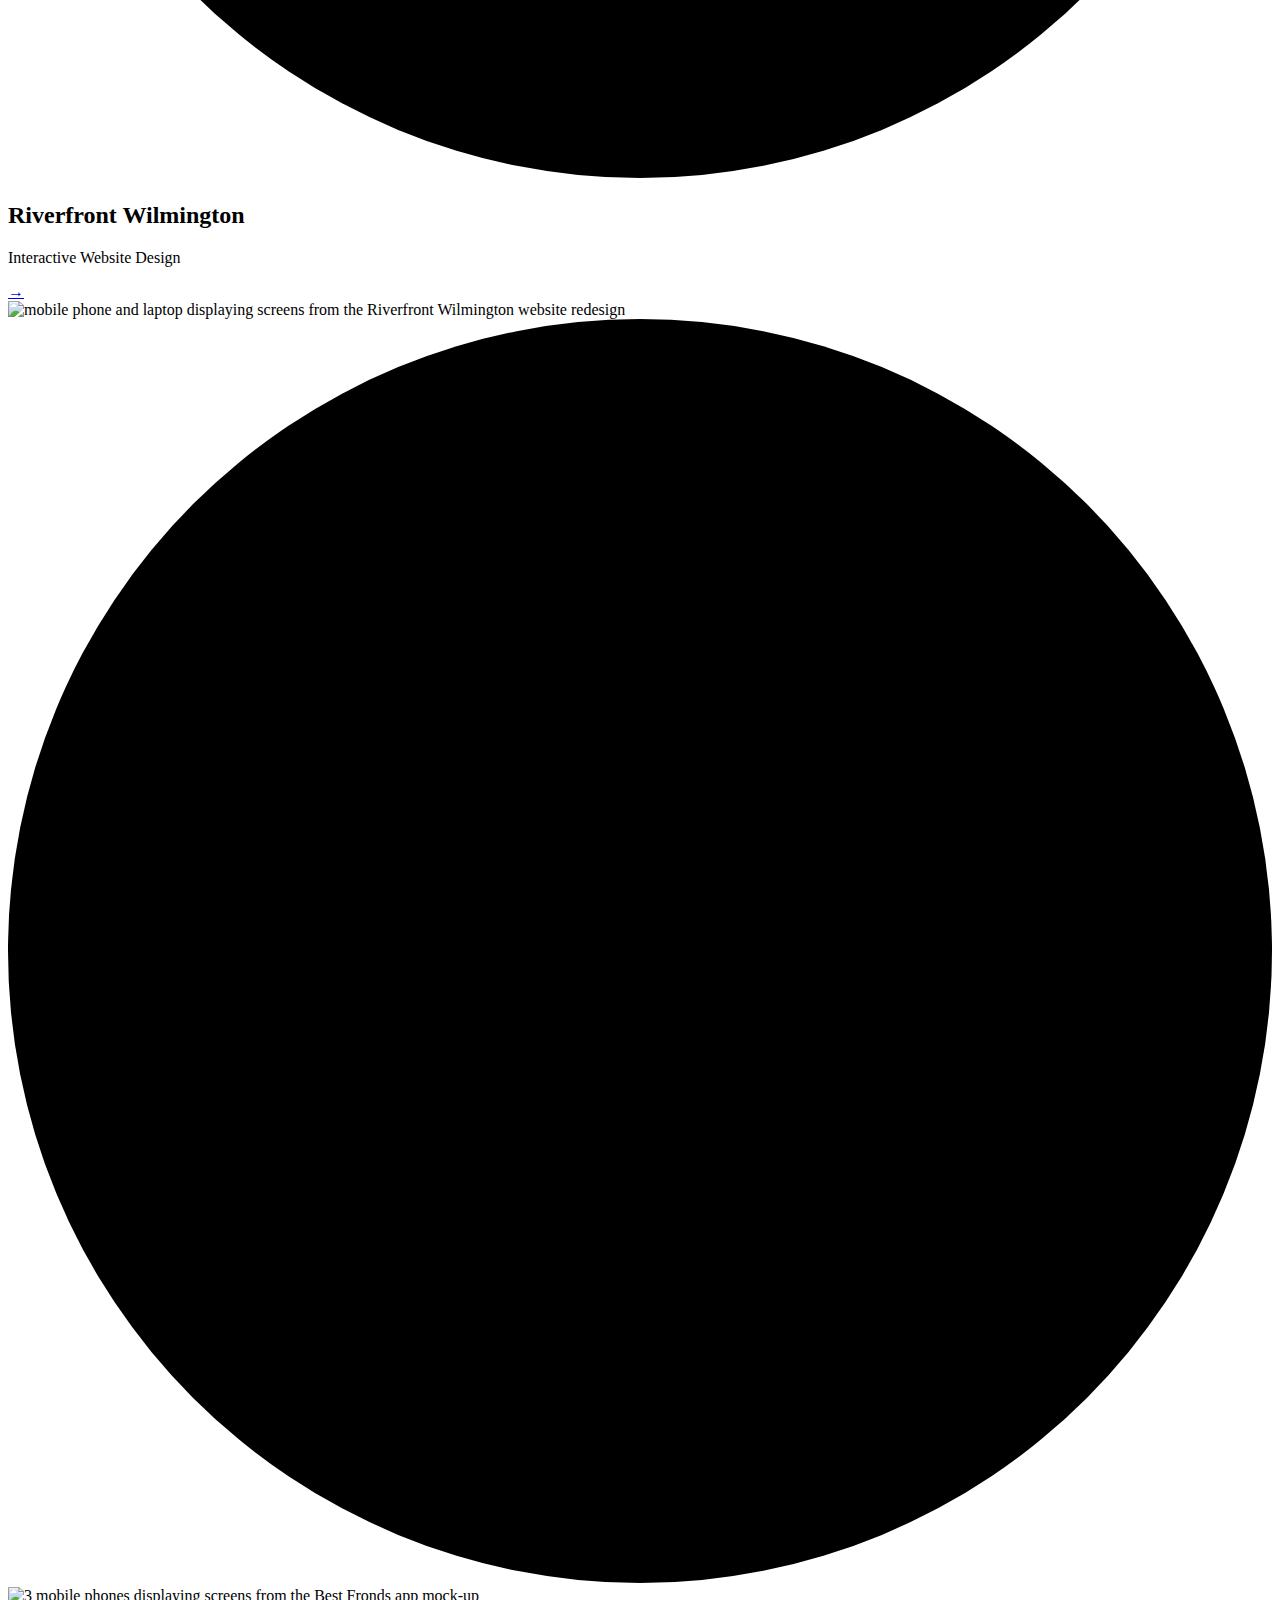
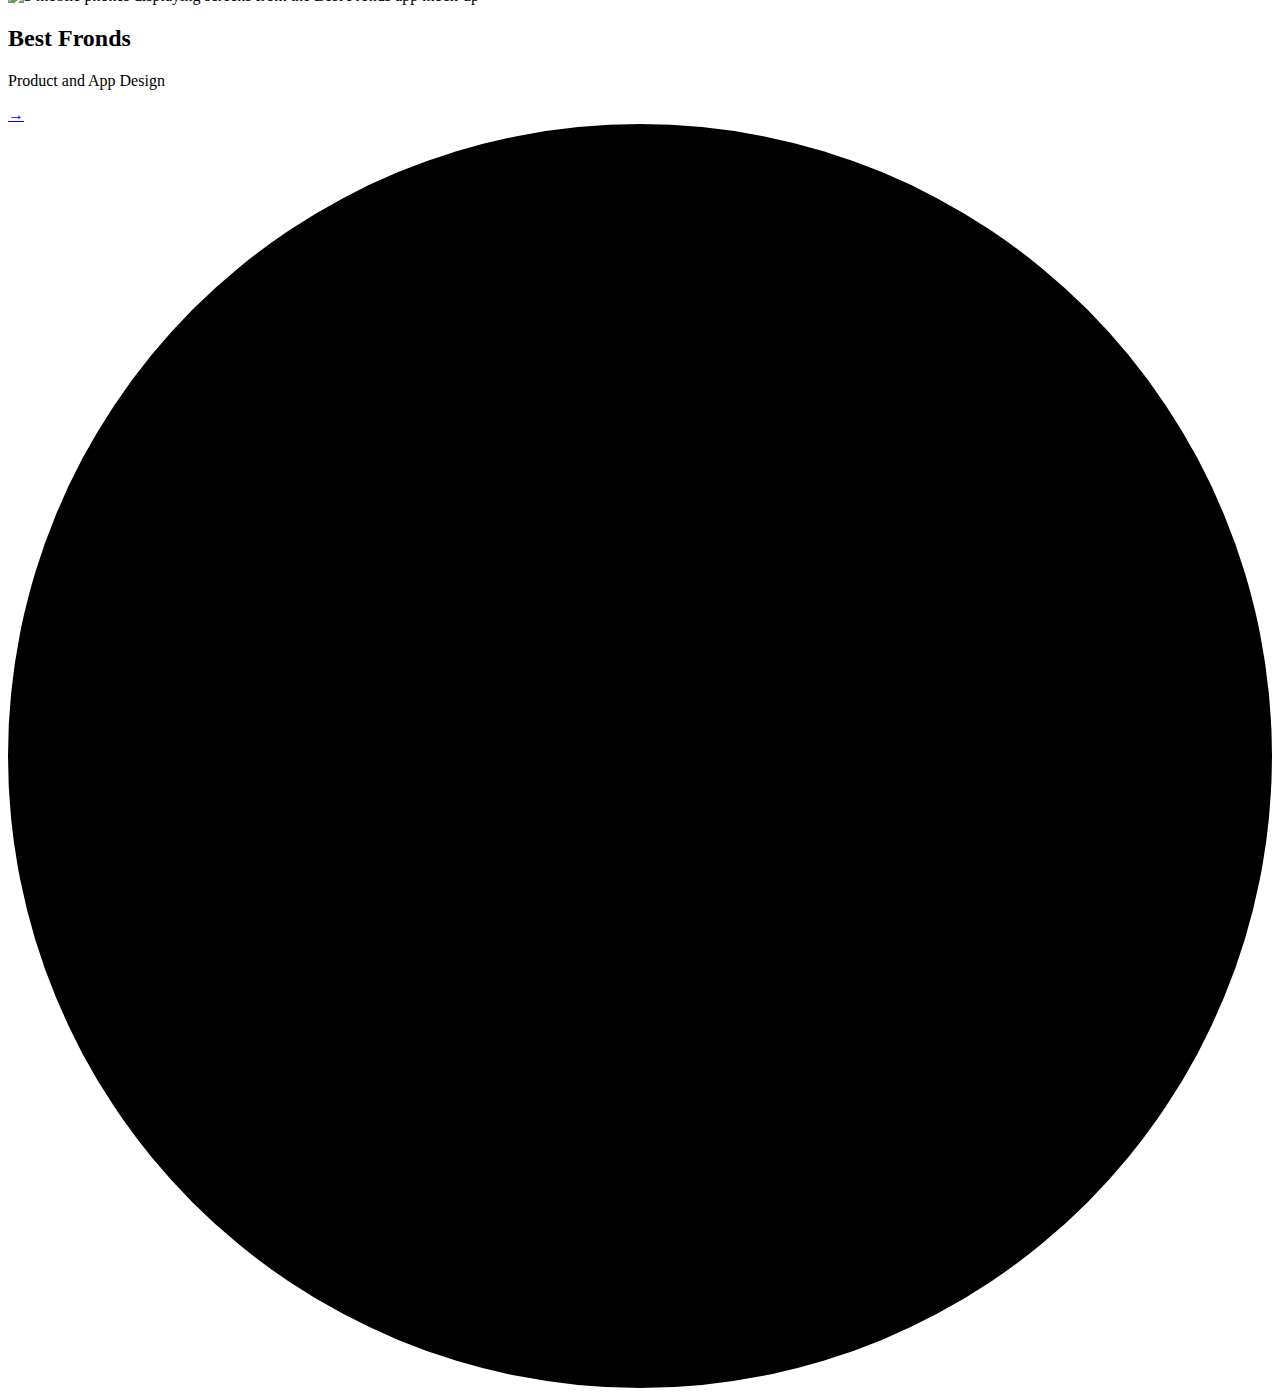
==== commit bc8fd522: "Renamed folders to lowercase" ====
--- a/index.html
+++ b/index.html
@@ -3,8 +3,8 @@
 <head>
     <meta charset="UTF-8">
     <meta name="viewport" content="width=device-width, initial-scale=1.0">
-    <link rel="stylesheet" href="CSS/styles.css" />
-    <link rel="stylesheet" href="CSS/normalize.css" />
+    <link rel="stylesheet" href="css/styles.css" />
+    <link rel="stylesheet" href="css/normalize.css" />
     <title>Olivia Knestaut Portfolio</title>
 </head>
 <body>
@@ -13,7 +13,7 @@
     <nav>
         <div class="overlay">
             <label for="toggle">
-                <img src="Images/Home/Hamburger-Bars.svg" alt="">
+                <img src="images/home/Hamburger-Bars.svg" alt="Hamburger Menu">
             </label>
         </div>
         <input type="checkbox" id="toggle" name="toggle">
@@ -38,9 +38,9 @@
 
     <div>
         <div class="home-header-img">
-            <img class="big-logo" src="Images/Home/OK-Logo.svg" alt="">
-            <img class="rounded-text" src="Images/Home/UX-Designer-Text.svg" alt="Words UI/UX Designer, on a curve">
-            <img class="round-img" src="Images/Home/Olivia-Header.png" alt="">
+            <img class="big-logo" src="images/home/OK-Logo.svg" alt="Lowercase cursive letters O and K">
+            <img class="rounded-text" src="images/home/UX-Designer-Text.svg" alt="Words UI/UX Designer, on a curve">
+            <img class="round-img" src="images/home/Olivia-Header.png" alt="Olivia on a rooftop in Barcelona, blue dress white jacket">
         </div>
         <div class="right-align">
             <h1 class="home-header-title"><i>PORTFOLIO</i></h1>
@@ -53,7 +53,7 @@
 <main>
     <section class="home-section">
         <article class="case-study">
-            <img class="left" src="Images/Home/Tessera-Cover-Small.png" alt="3 mobile phones displaying screens from the Tessera app mock-up">
+            <img class="left" src="images/home/Tessera-Cover-Small.png" alt="3 mobile phones displaying screens from the Tessera app mock-up">
             <div class="left-align">
                 <h2>Tessera</h2>
                 <p class="snippit">Animated Interaction Design</p>
@@ -72,7 +72,7 @@
                 <p class="snippit">Interactive Website Design</p>
                 <a class="button grey-blue" href="riverfront-wilmington.html">→</a>
             </div>
-            <img  class="right" src="Images/Home/Riverfront-Wilm-Cover-Small.png" alt="mobile phone and laptop displaying screens from the Riverfront Wilmington website redesign">
+            <img  class="right" src="images/home/Riverfront-Wilm-Cover-Small.png" alt="mobile phone and laptop displaying screens from the Riverfront Wilmington website redesign">
         </article>
         <svg class="big-circle" viewBox="0 0 205 205">
             <circle class="grey-blue" cx="102.5" cy="102.5" r="102.5"/>
@@ -81,7 +81,7 @@
 
     <section class="home-section">
         <article class="case-study">
-            <img class="left" src="Images/Home/Best-Fronds-Cover-Small.png" alt="3 mobile phones displaying screens from the Best Fronds app mock-up">
+            <img class="left" src="images/home/Best-Fronds-Cover-Small.png" alt="3 mobile phones displaying screens from the Best Fronds app mock-up">
             <div class="left-align">
                 <h2>Best Fronds</h2>
                 <p class="snippit">Product and App Design</p>
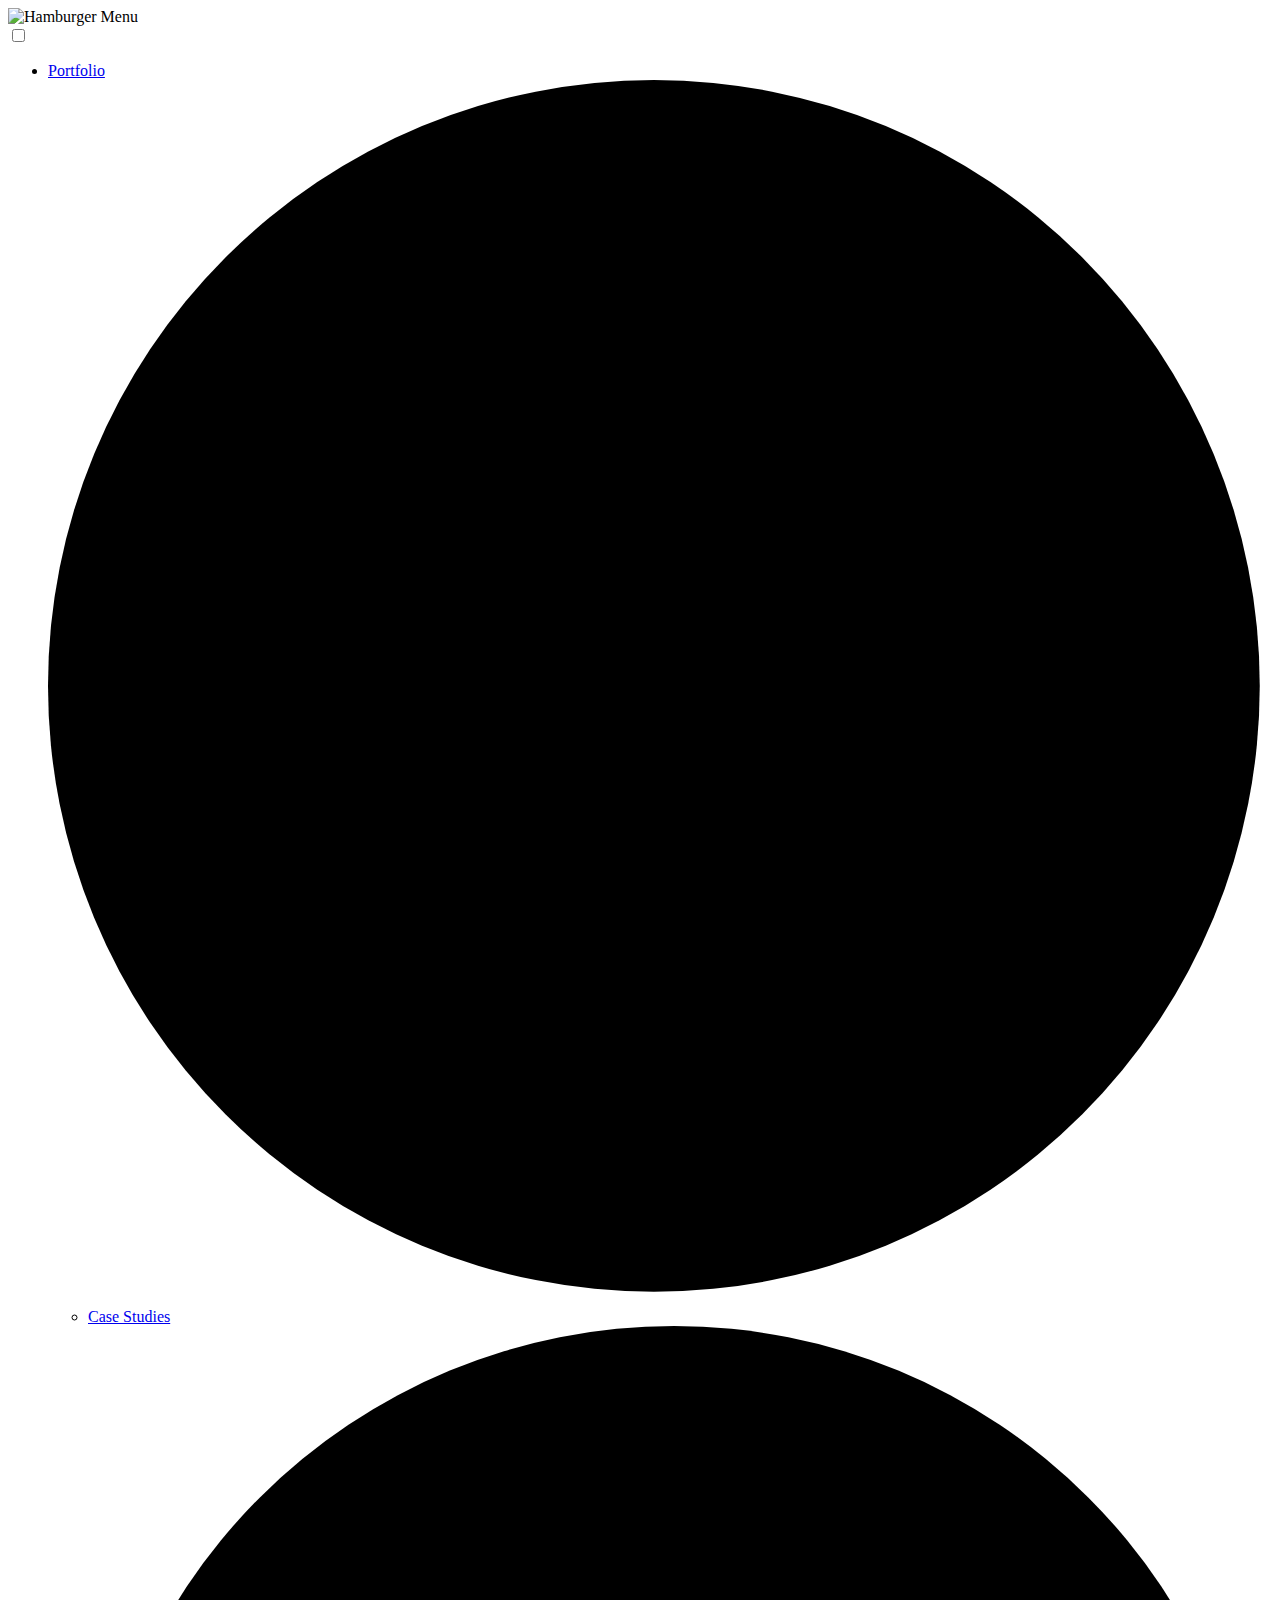
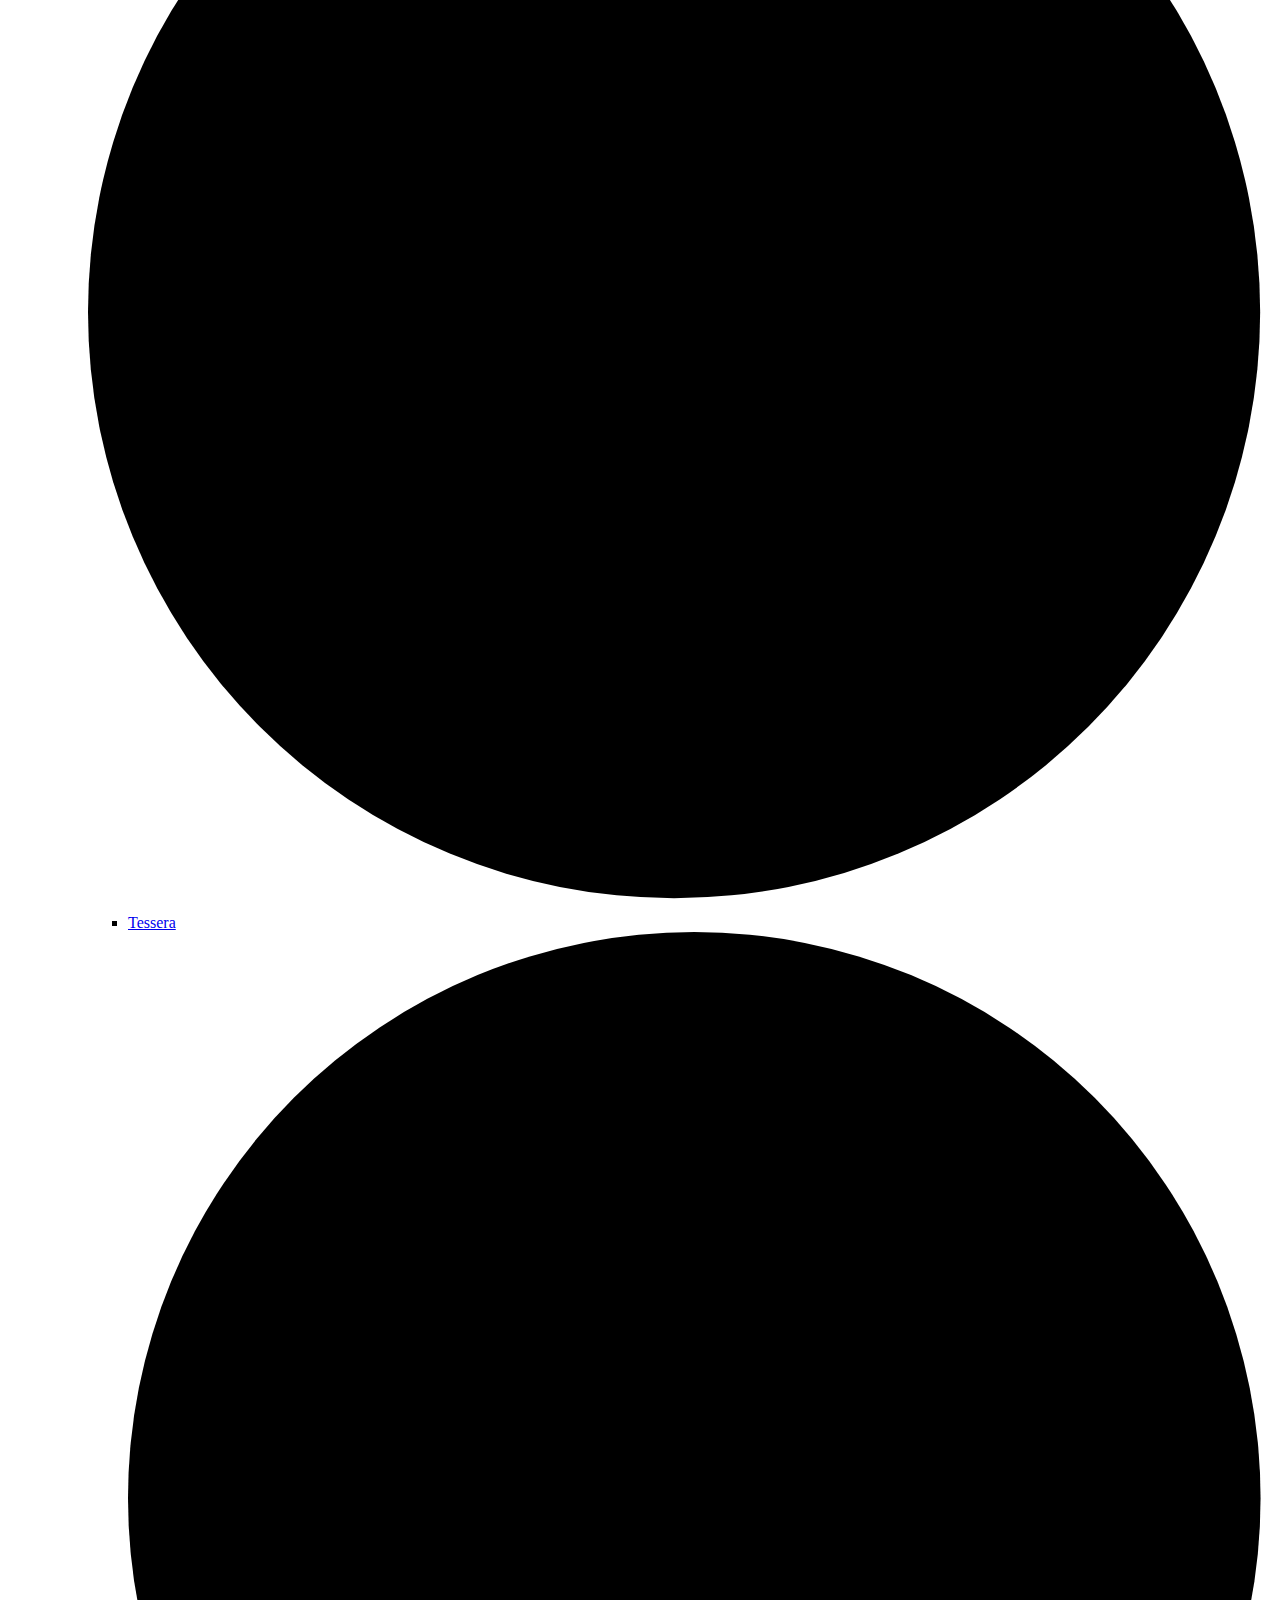
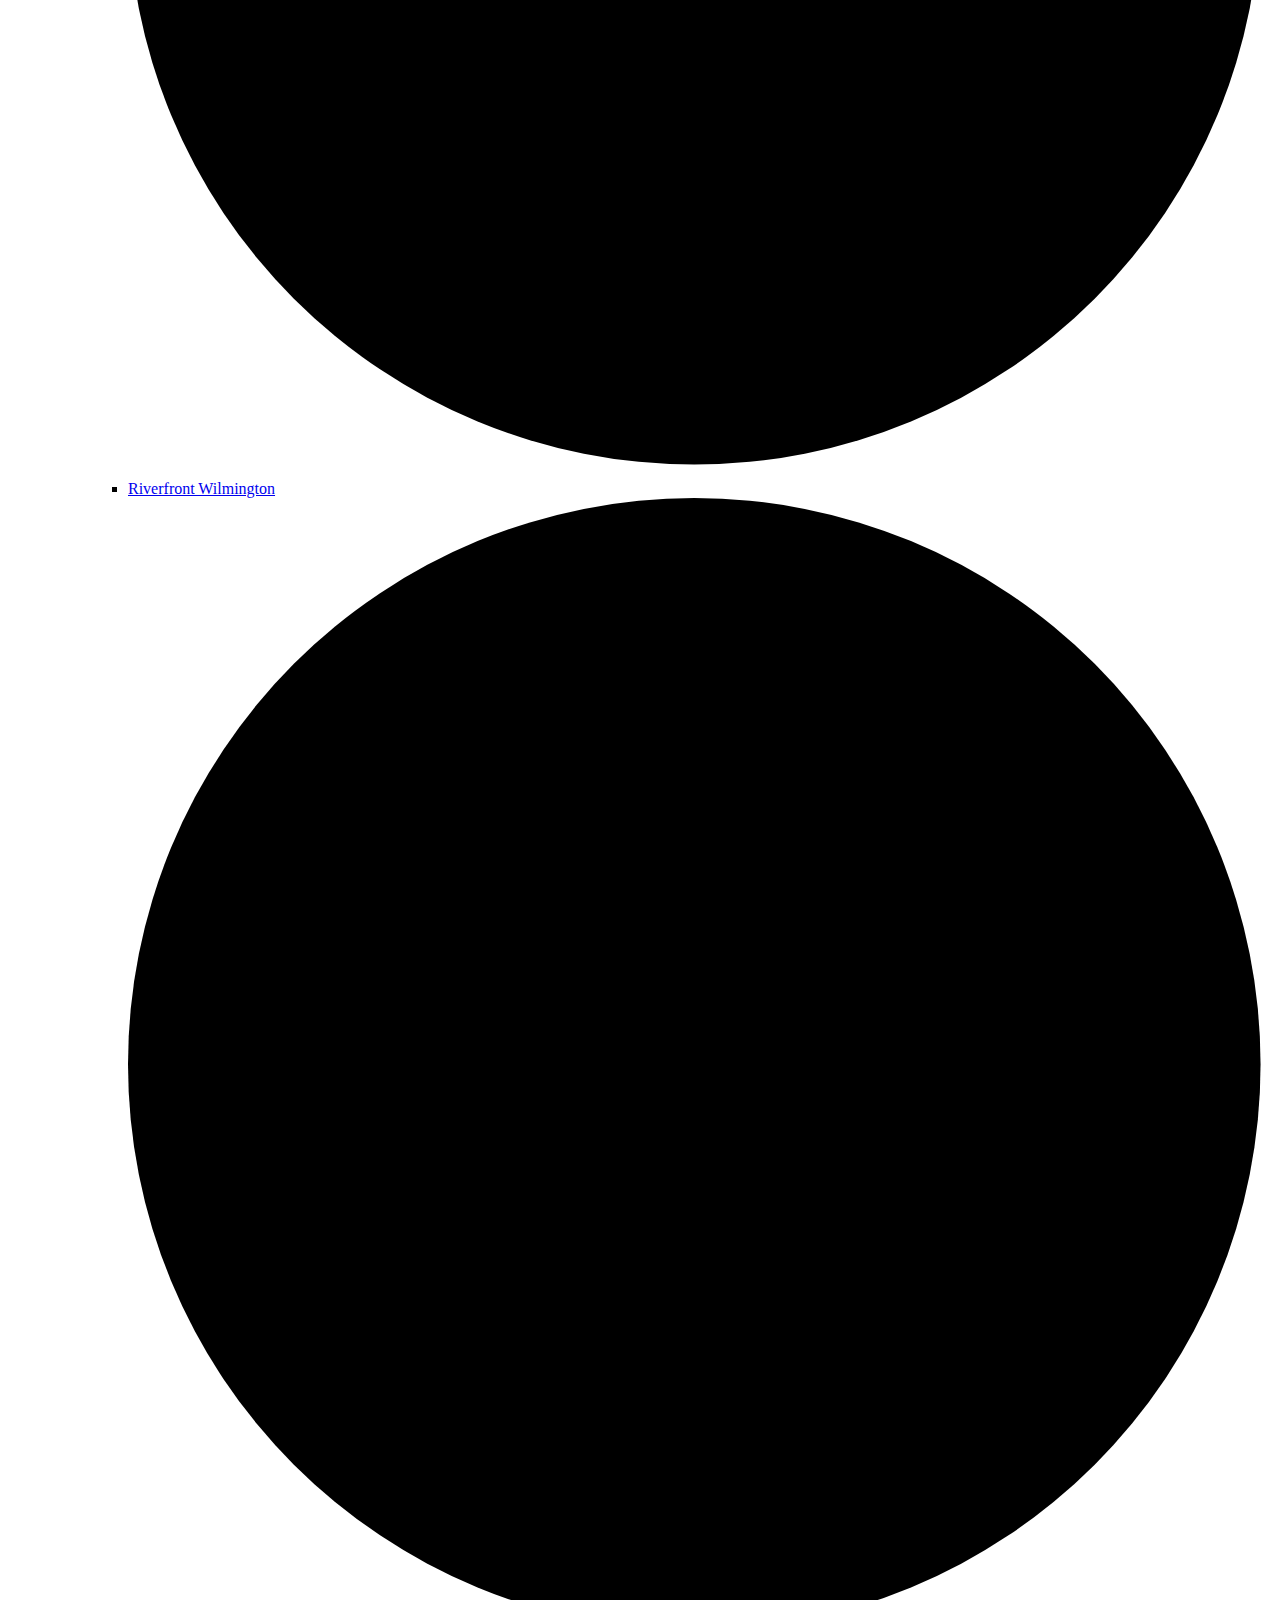
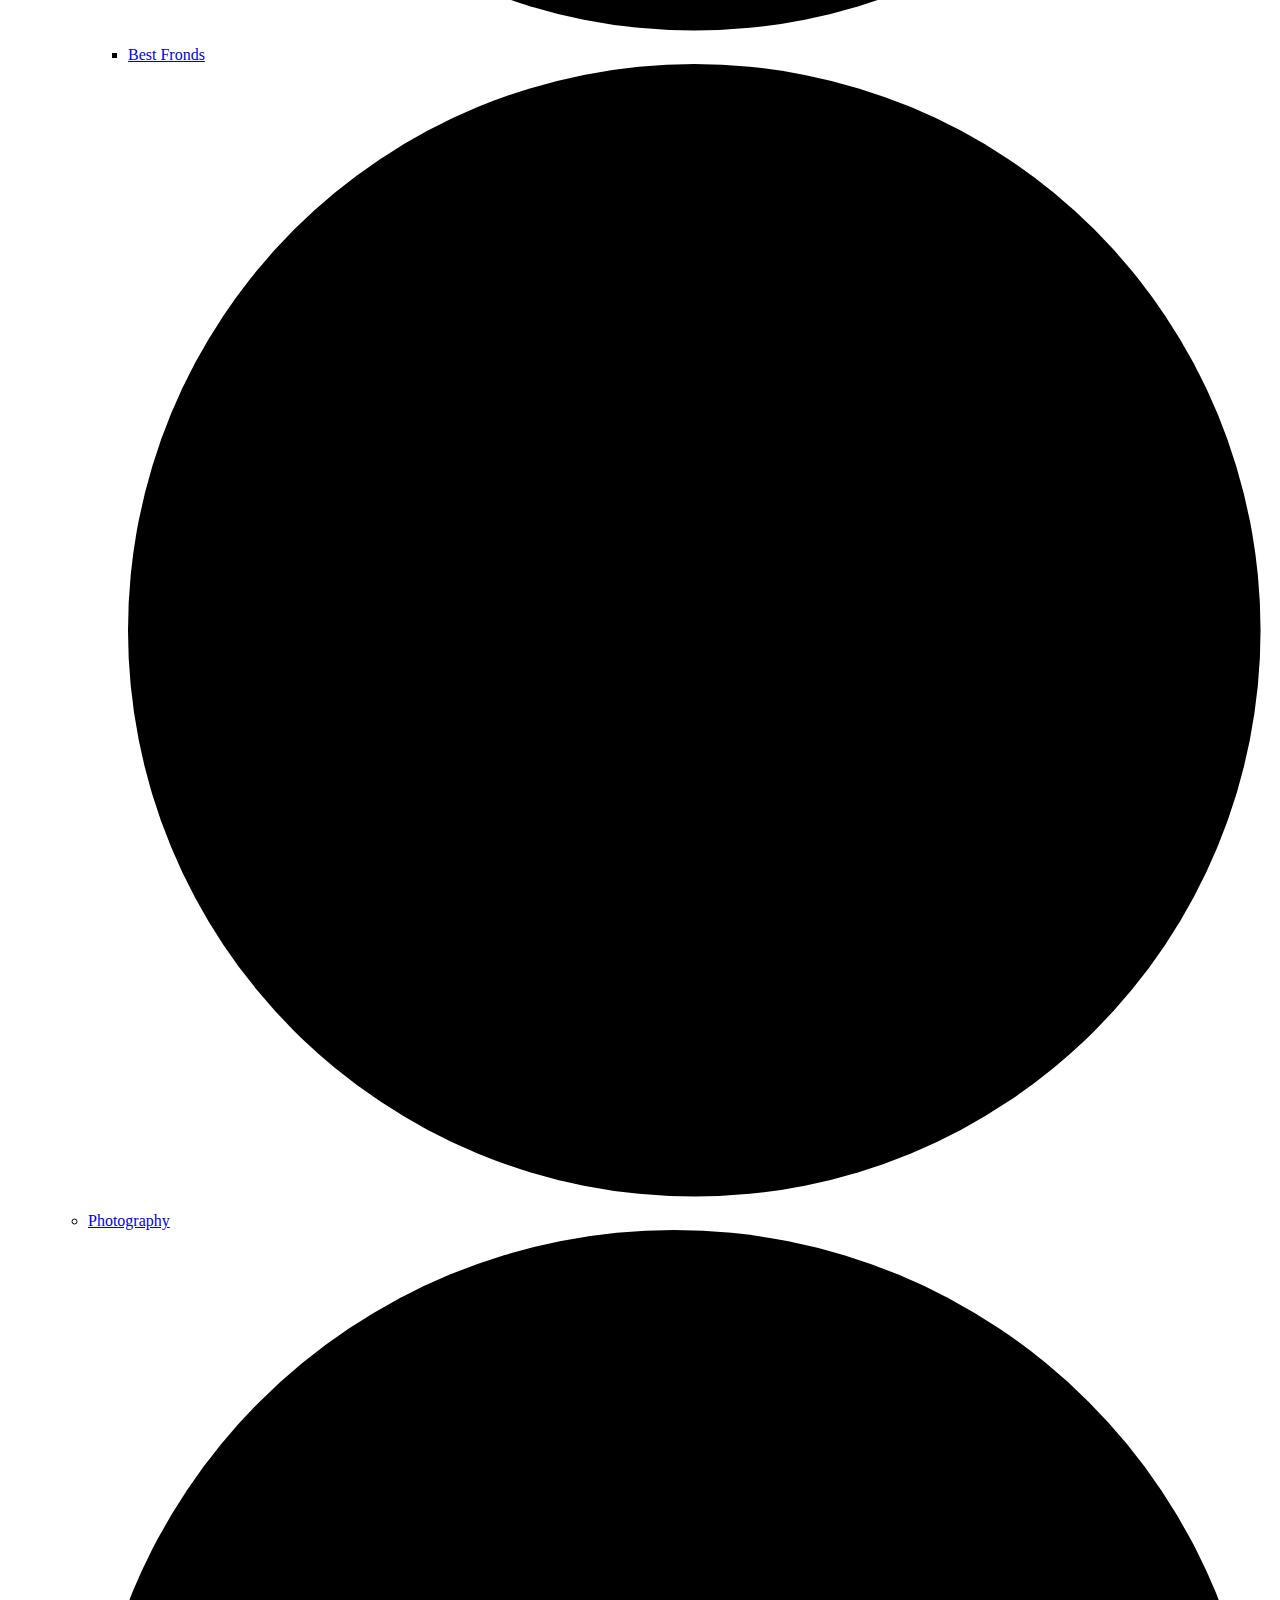
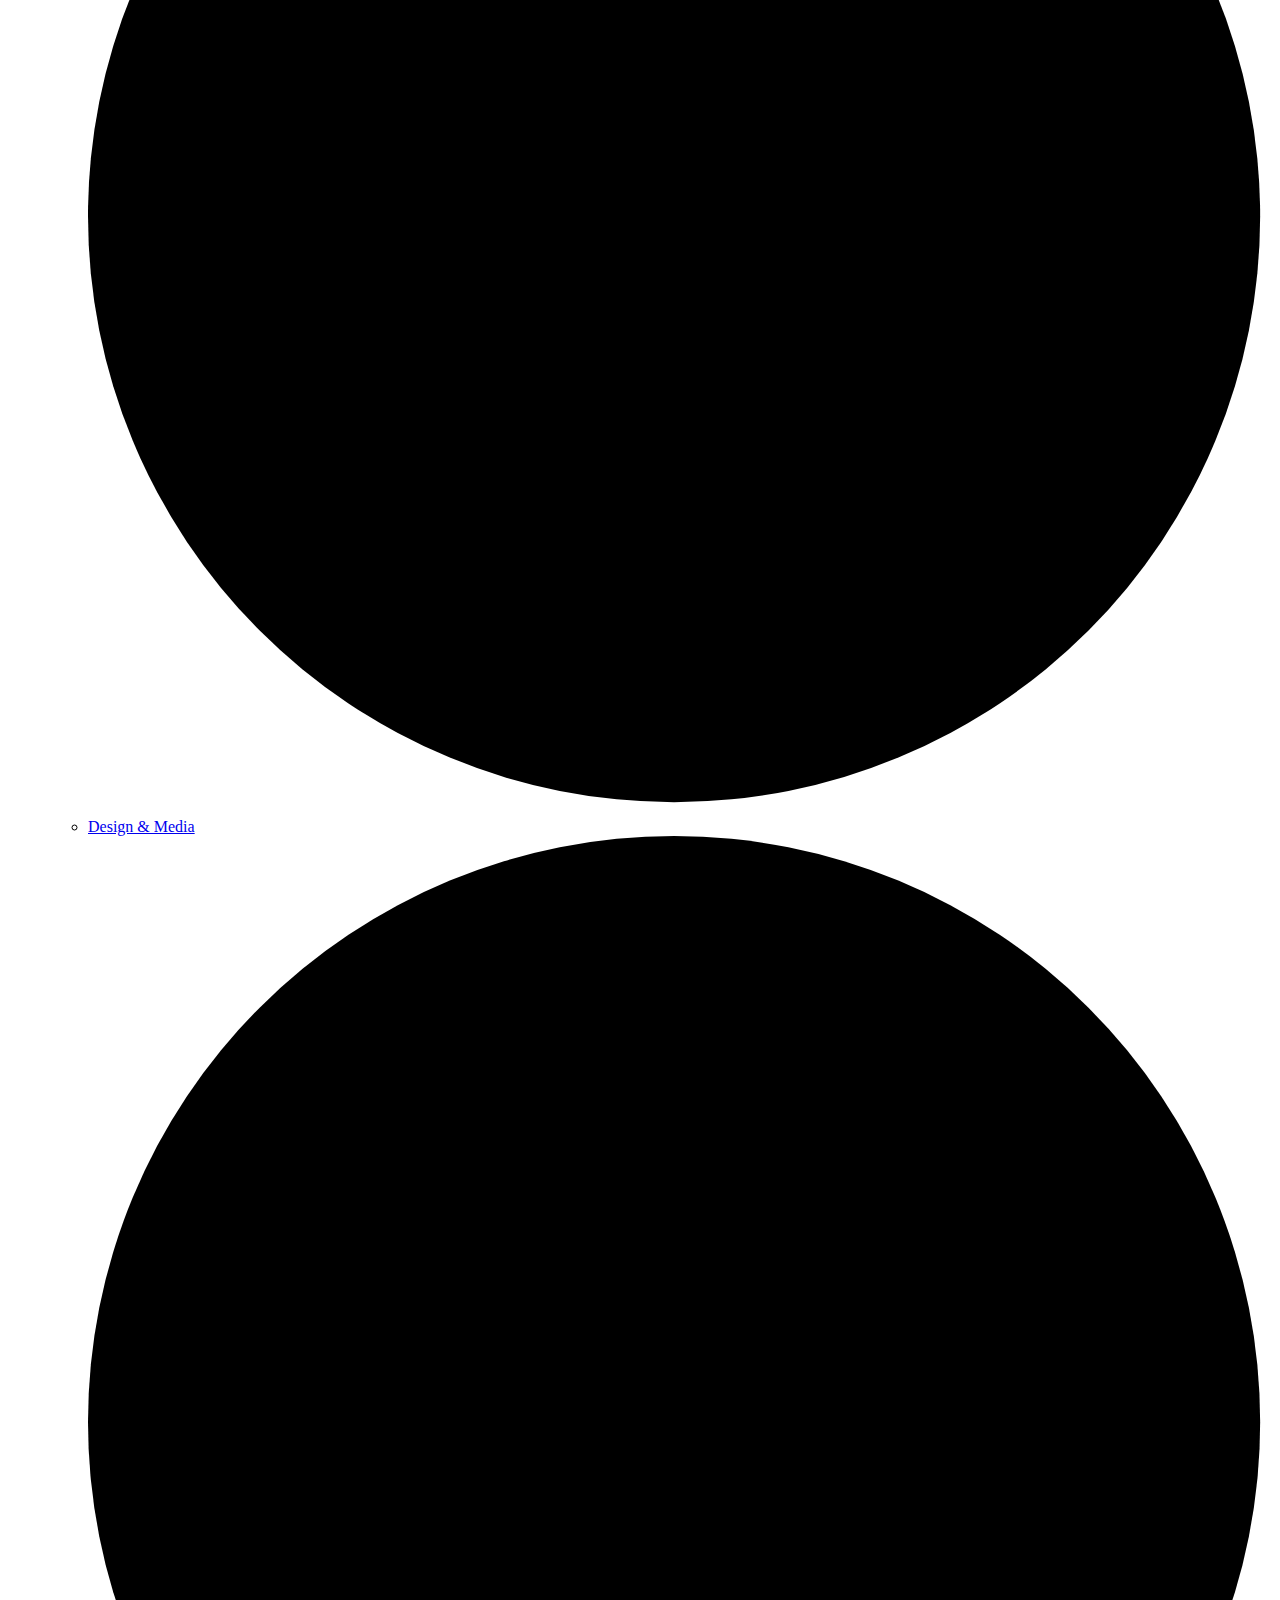
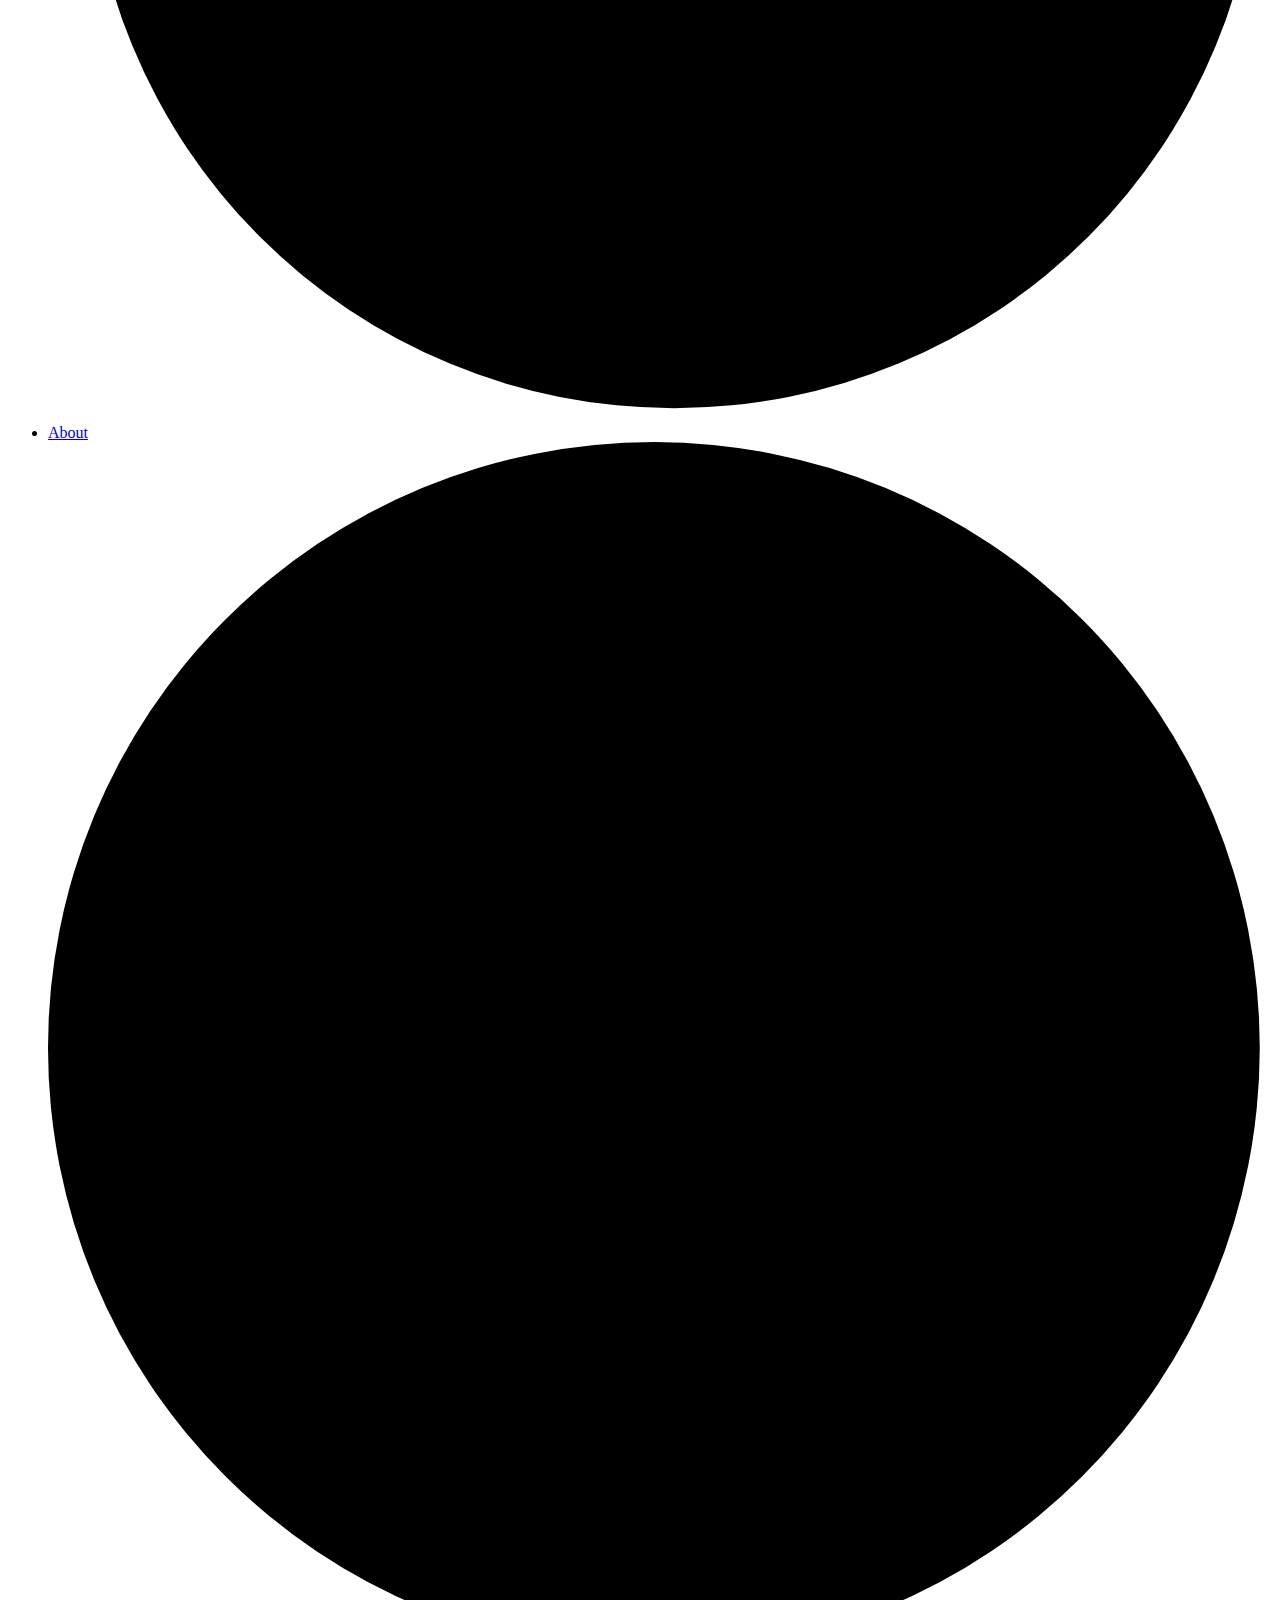
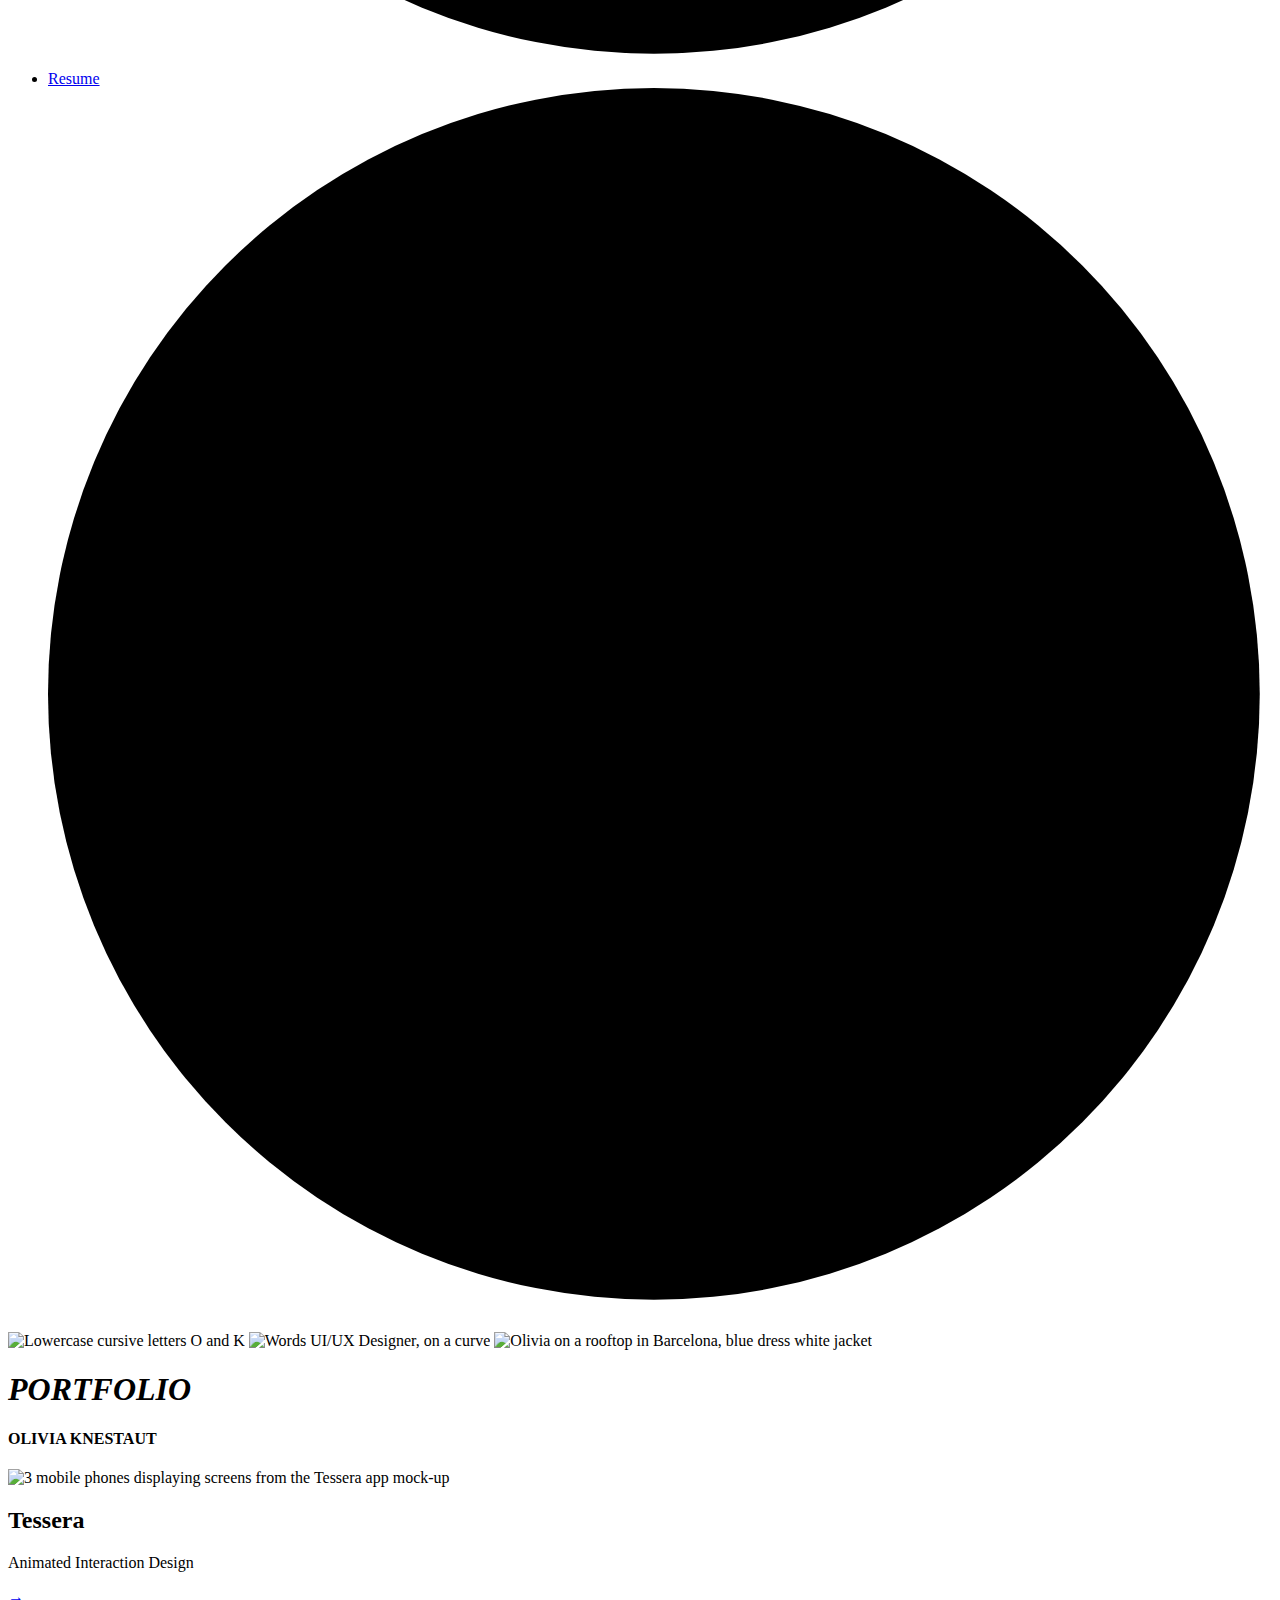
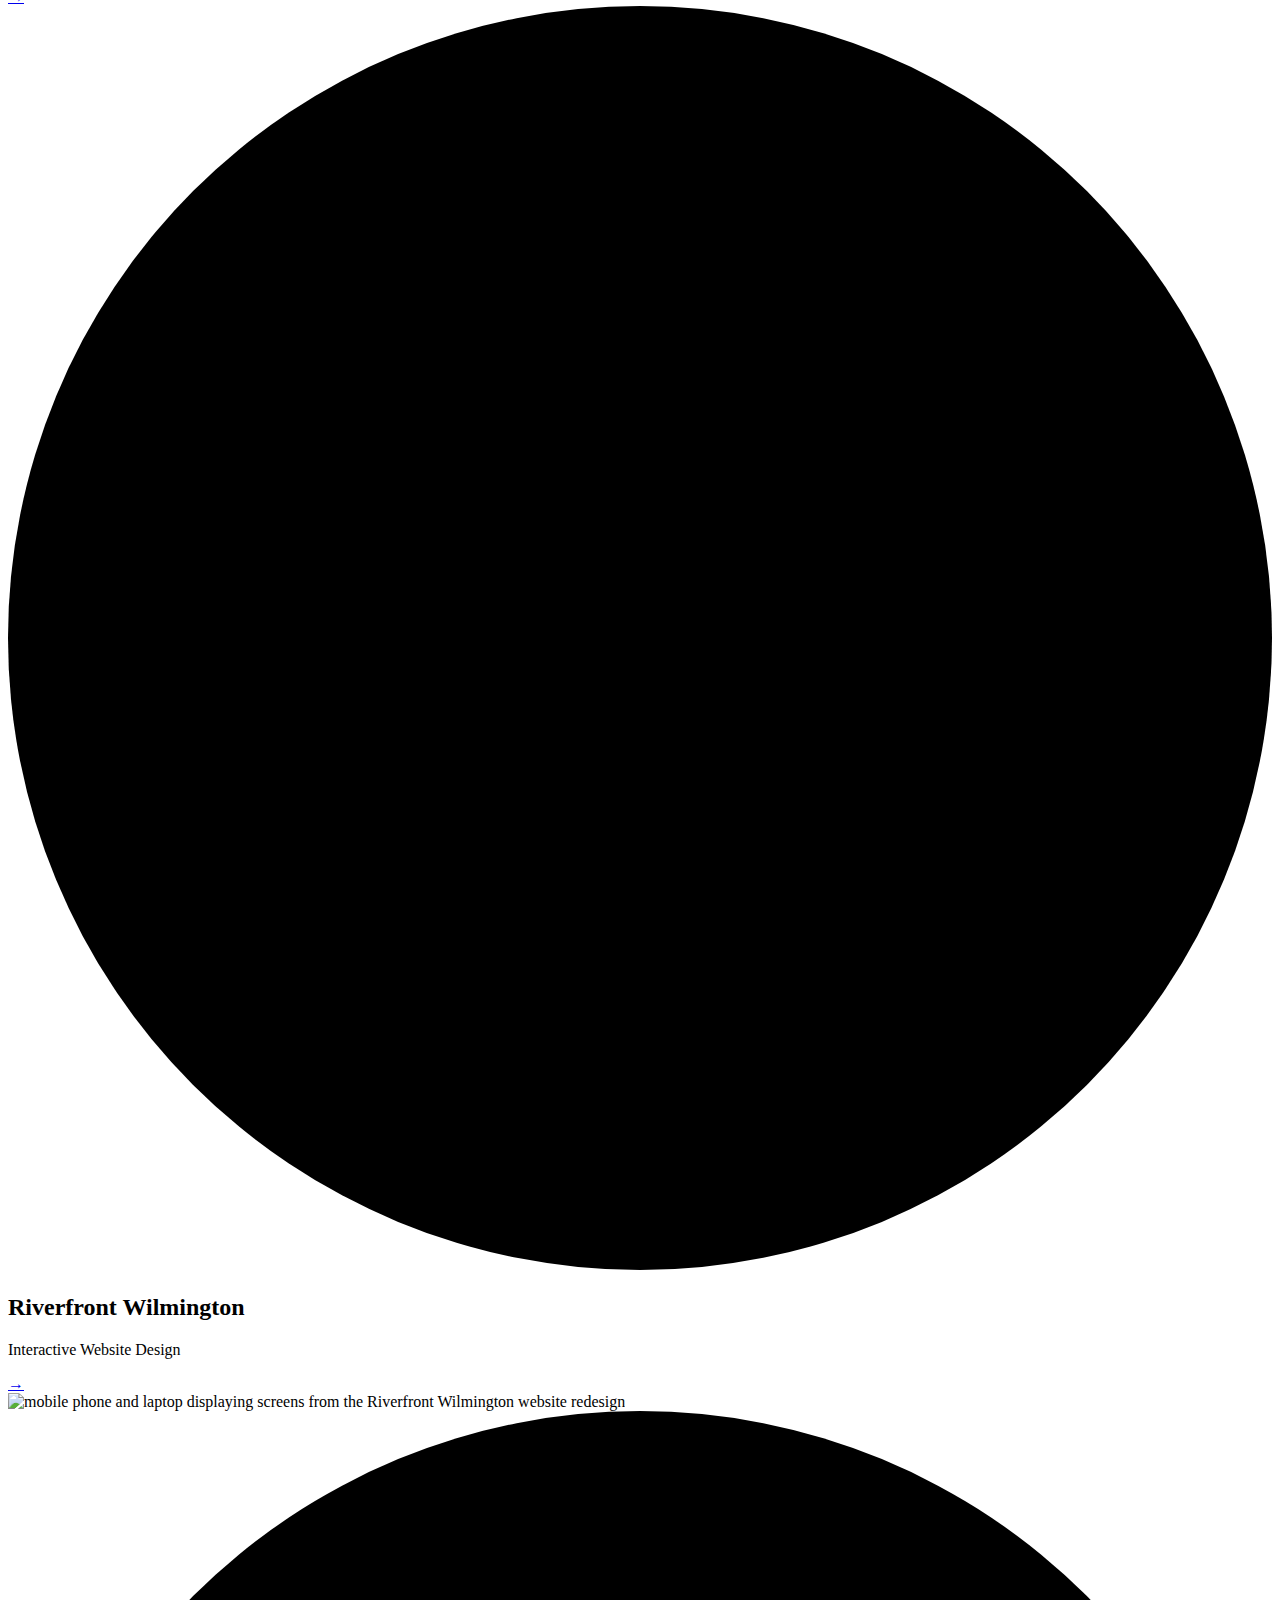
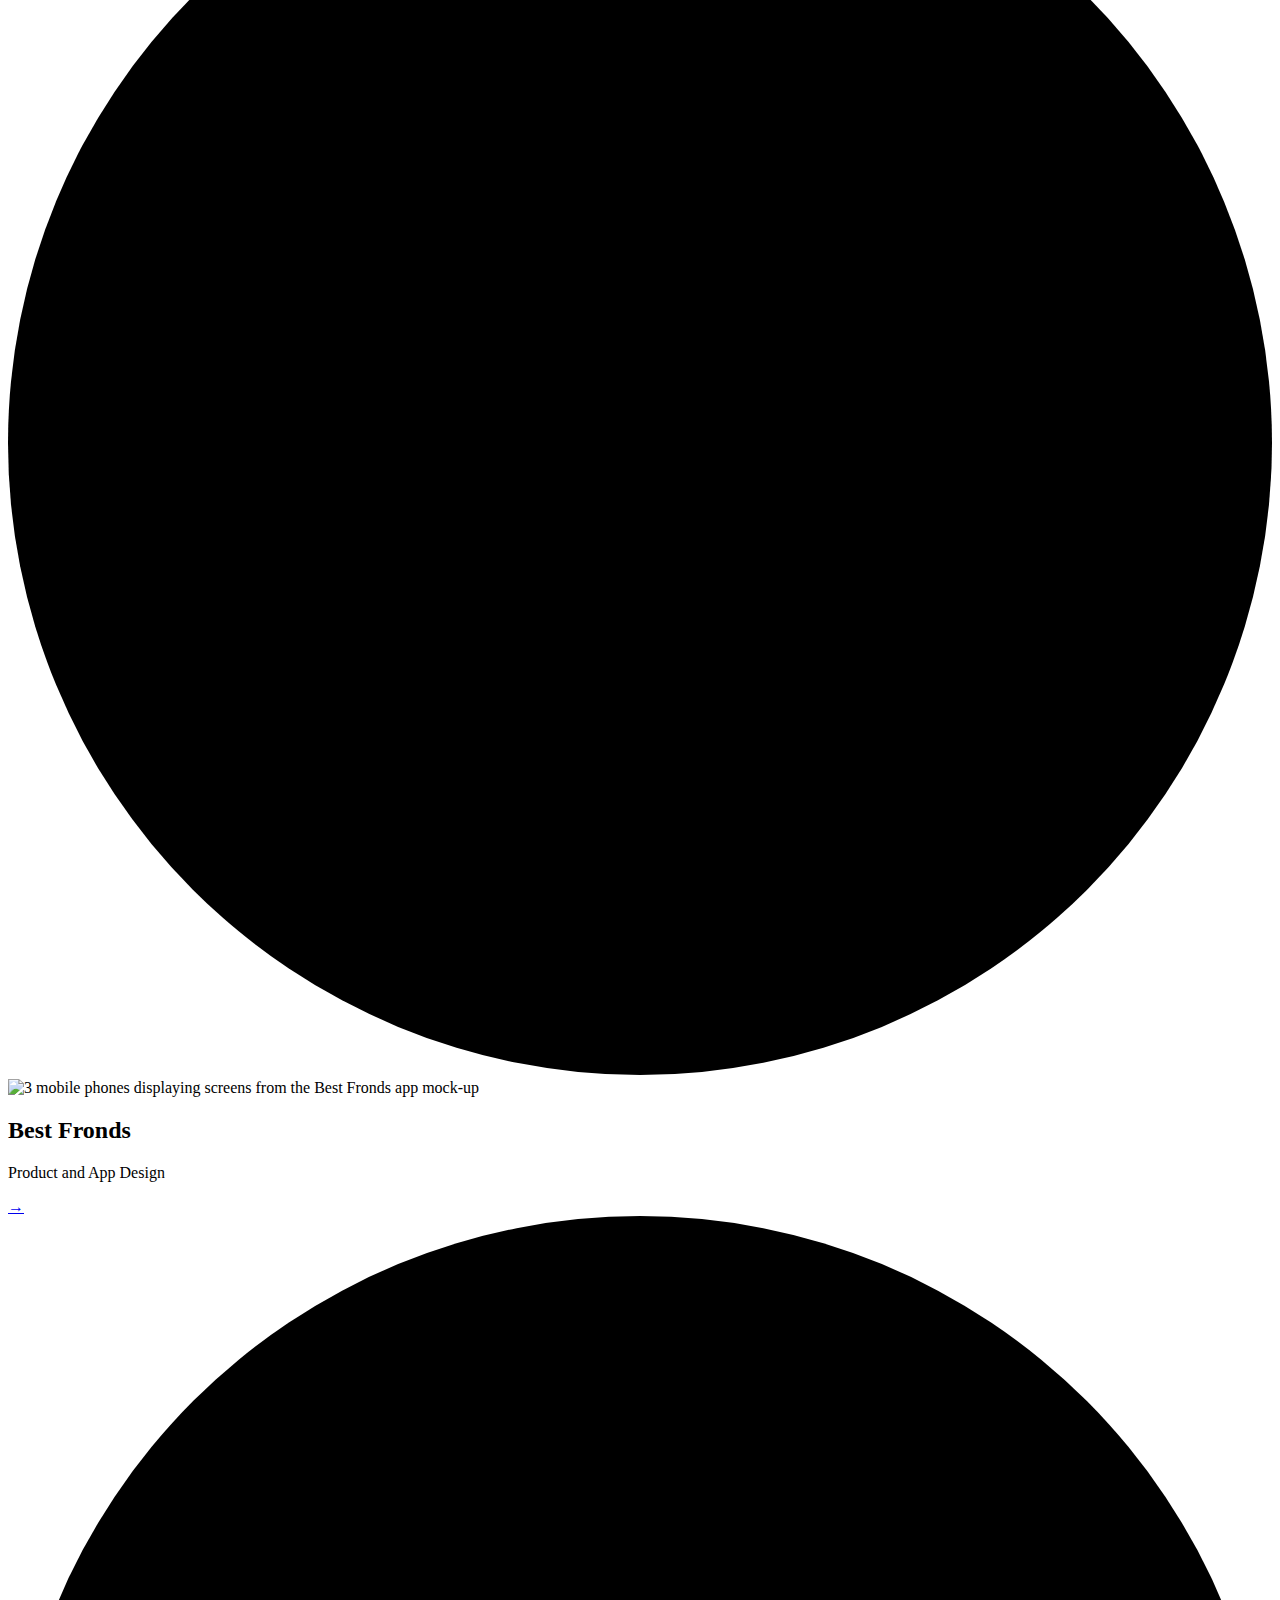
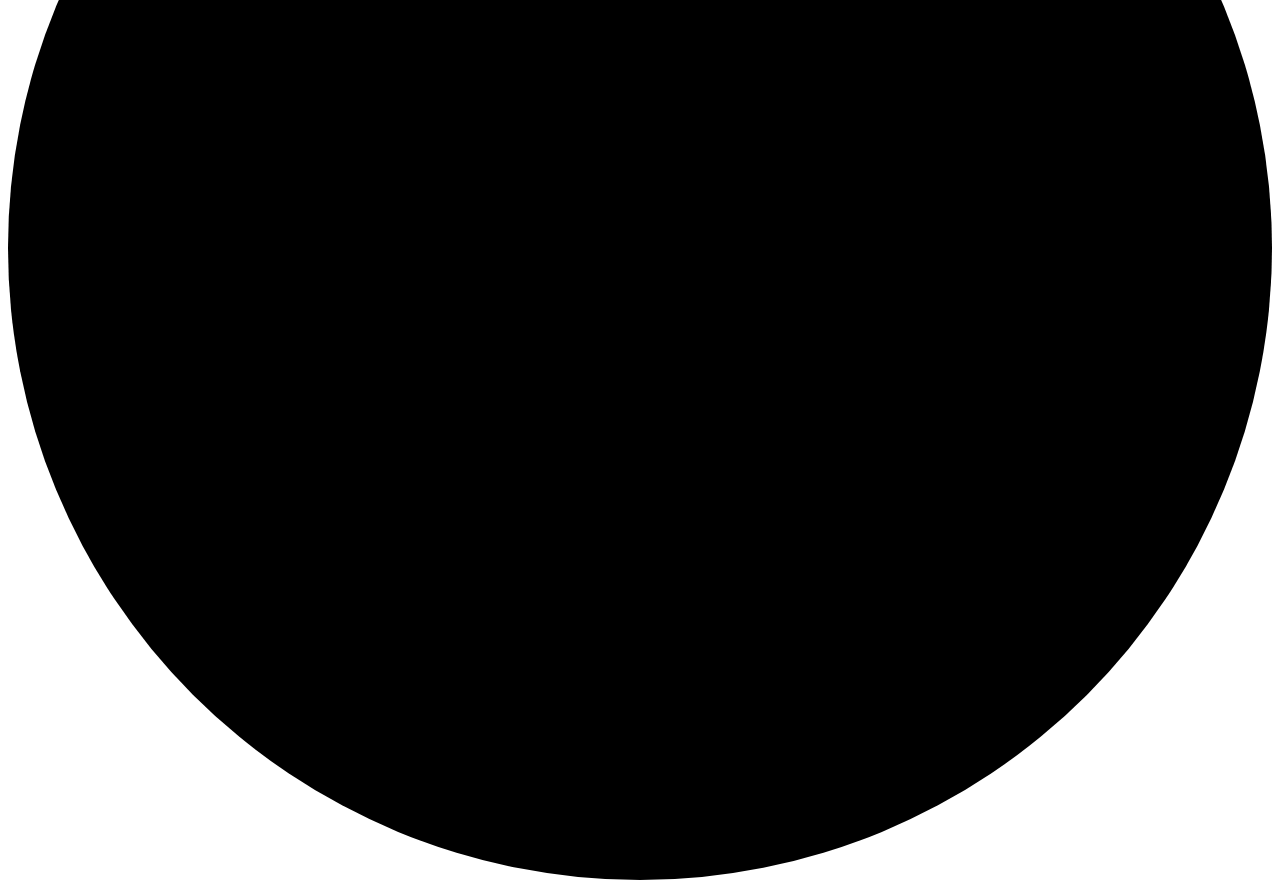
==== commit 7280f8d1: "Updates to full version, All pages + nav improvements" ====
--- a/index.html
+++ b/index.html
@@ -18,21 +18,81 @@
         </div>
         <input type="checkbox" id="toggle" name="toggle">
         <ul class="nav-links">
-            <li><a href="index.html">Portfolio</a>
+            <li>
+                <div class="nav-item">
+                    <a href="index.html">Portfolio</a>
+                    <svg class="little-circle" viewBox="0 0 50 50">
+                        <circle class="light-orange" cx="24.75" cy="24.75" r="24.75"/>
+                    </svg>
+                </div>
                 <ul id="sub-nav-1">
-                    <li><a href="case-studies.html">Case Studies</a>
+                    <li>
+                        <div class="nav-item">
+                            <a href="case-studies.html">Case Studies</a>
+                            <svg class="little-circle" viewBox="0 0 50 50">
+                                <circle class="grey-blue" cx="24.75" cy="24.75" r="24.75"/>
+                            </svg>
+                        </div>
                         <ul class="sub-nav-2">
-                            <li><a href="tessera.html">Tessera</a></li>
-                            <li><a href="riverfront-wilmington.html">Riverfront Wilmington</a></li>
-                            <li><a href="best-fronds.html">Best Fronds</a></li>
+                            <li>
+                                <div class="nav-item">
+                                    <a href="tessera.html">Tessera</a>
+                                    <svg class="little-circle" viewBox="0 0 50 50">
+                                        <circle class="dark-orange" cx="24.75" cy="24.75" r="24.75"/>
+                                    </svg>
+                                </div>
+                            </li>
+                            <li>
+                                <div class="nav-item">
+                                    <a href="riverfront-wilmington.html">Riverfront Wilmington</a>
+                                    <svg class="little-circle" viewBox="0 0 50 50">
+                                        <circle class="light-orange" cx="24.75" cy="24.75" r="24.75"/>
+                                    </svg>
+                                </div>
+                            </li>
+                            <li>
+                                <div class="nav-item">
+                                    <a href="best-fronds.html">Best Fronds</a>
+                                    <svg class="little-circle" viewBox="0 0 50 50">
+                                        <circle class="grey-blue" cx="24.75" cy="24.75" r="24.75"/>
+                                    </svg>
+                                </div>
+                            </li>
                         </ul>
                     </li>
-                    <li><a href="photography.html">Photography</a></li>
-                    <li><a href="design-and-media.html">Design & Media</a></li>
+                    <li>
+                        <div class="nav-item">
+                            <a href="photography.html">Photography</a>
+                            <svg class="little-circle" viewBox="0 0 50 50">
+                                <circle class="dark-orange" cx="24.75" cy="24.75" r="24.75"/>
+                            </svg>
+                        </div>
+                    <li>
+                        <div class="nav-item">
+                            <a href="design-and-media.html">Design & Media</a>
+                            <svg class="little-circle" viewBox="0 0 50 50">
+                                <circle class="light-orange" cx="24.75" cy="24.75" r="24.75"/>
+                            </svg>
+                        </div>
+                    </li>
                 </ul>
             </li>
-            <li><a href="about.html">About</a></li>
-            <li><a href="resume.html">Resume</a></li>
+            <li>
+                <div class="nav-item">
+                    <a href="about.html">About</a>
+                    <svg class="little-circle" viewBox="0 0 50 50">
+                        <circle class="grey-blue" cx="24.75" cy="24.75" r="24.75"/>
+                    </svg>
+                </div>
+            </li>
+            <li>
+                <div class="nav-item">
+                    <a href="resume.html">Resume</a>
+                    <svg class="little-circle" viewBox="0 0 50 50">
+                        <circle class="dark-orange" cx="24.75" cy="24.75" r="24.75"/>
+                    </svg>
+                </div>
+                </li>
         </ul>
     </nav>  
 
@@ -55,7 +115,7 @@
         <article class="case-study">
             <img class="left" src="images/home/Tessera-Cover-Small.png" alt="3 mobile phones displaying screens from the Tessera app mock-up">
             <div class="left-align">
-                <h2>Tessera</h2>
+                <h2 class="home-project-title">Tessera</h2>
                 <p class="snippit">Animated Interaction Design</p>
                 <a class="button light-orange" href="tessera.html">→</a>
             </div>
@@ -68,7 +128,7 @@
     <section class="home-section">
         <article class="case-study">
             <div class="right-align">
-                <h2>Riverfront Wilmington</h2>
+                <h2 class="home-project-title">Riverfront Wilmington</h2>
                 <p class="snippit">Interactive Website Design</p>
                 <a class="button grey-blue" href="riverfront-wilmington.html">→</a>
             </div>
@@ -83,7 +143,7 @@
         <article class="case-study">
             <img class="left" src="images/home/Best-Fronds-Cover-Small.png" alt="3 mobile phones displaying screens from the Best Fronds app mock-up">
             <div class="left-align">
-                <h2>Best Fronds</h2>
+                <h2 class="home-project-title">Best Fronds</h2>
                 <p class="snippit">Product and App Design</p>
                 <a class="button dark-orange" href="best-fronds.html">→</a>
             </div>
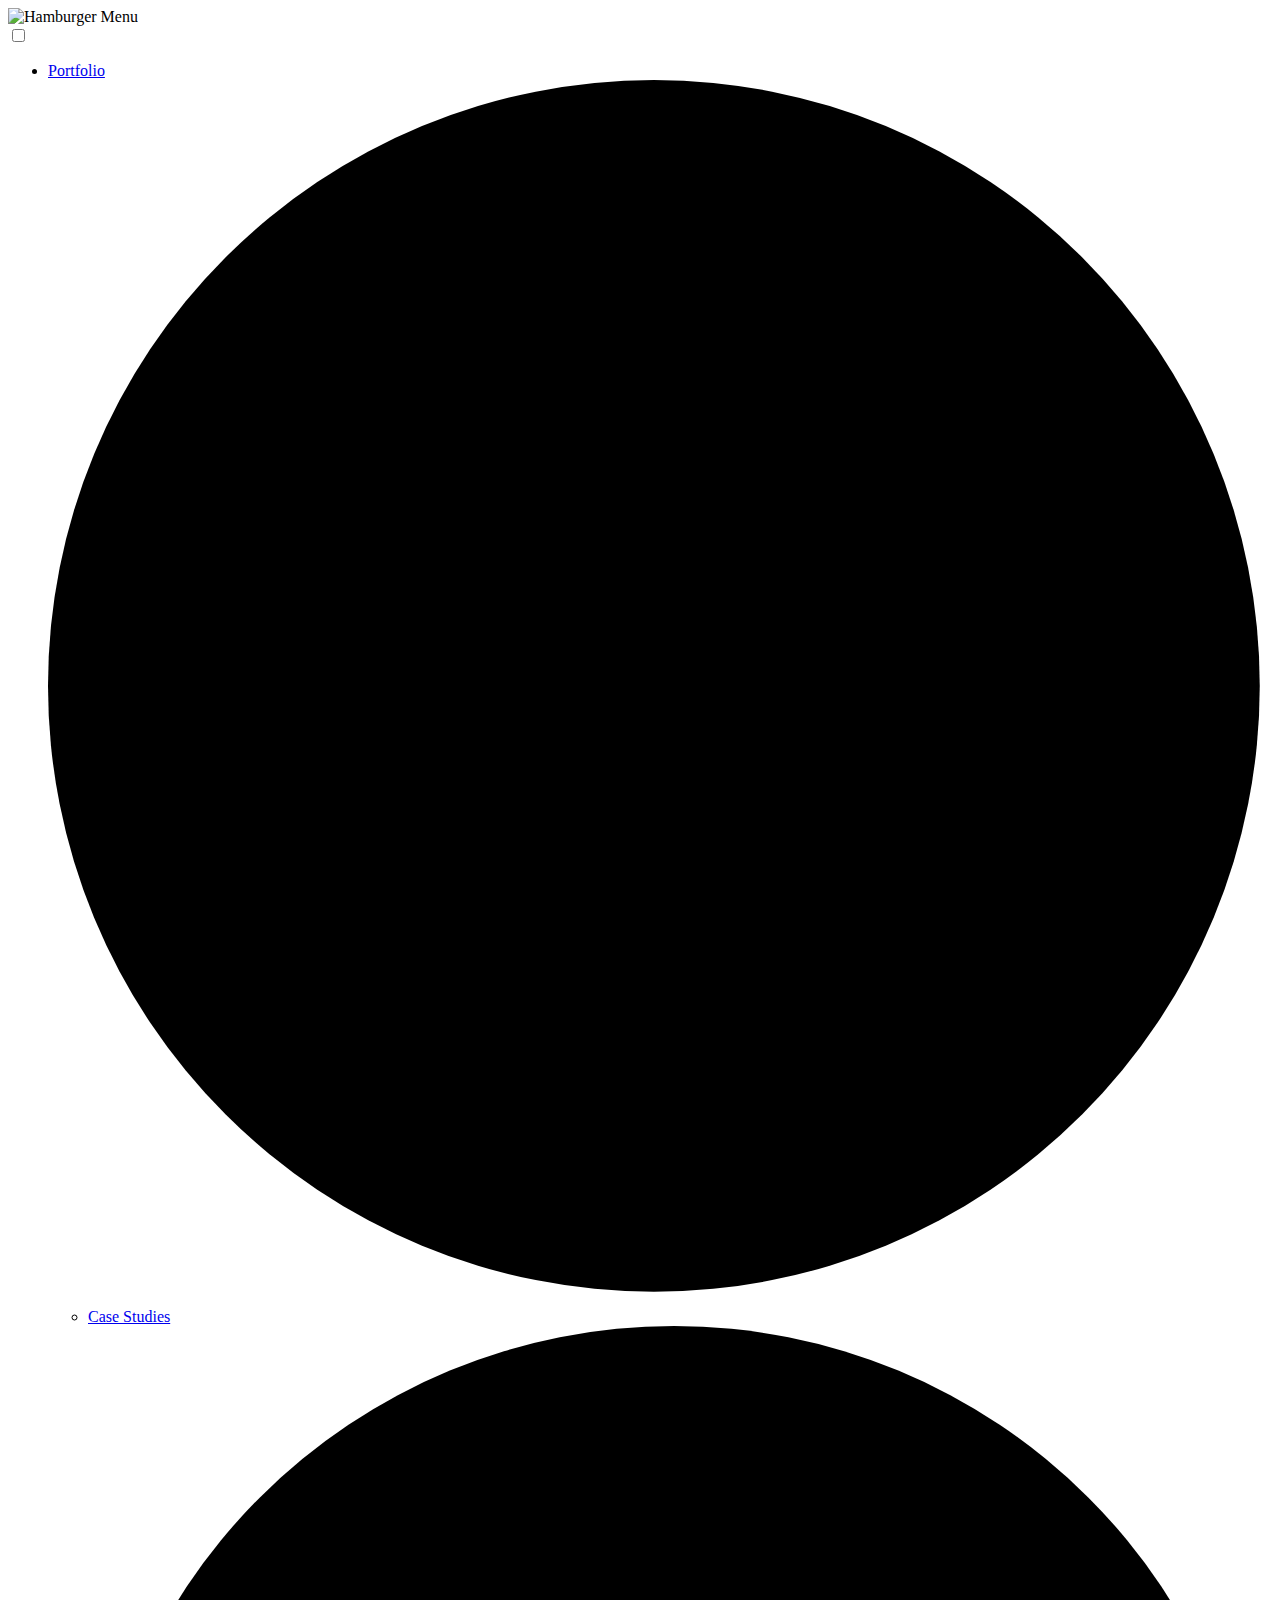
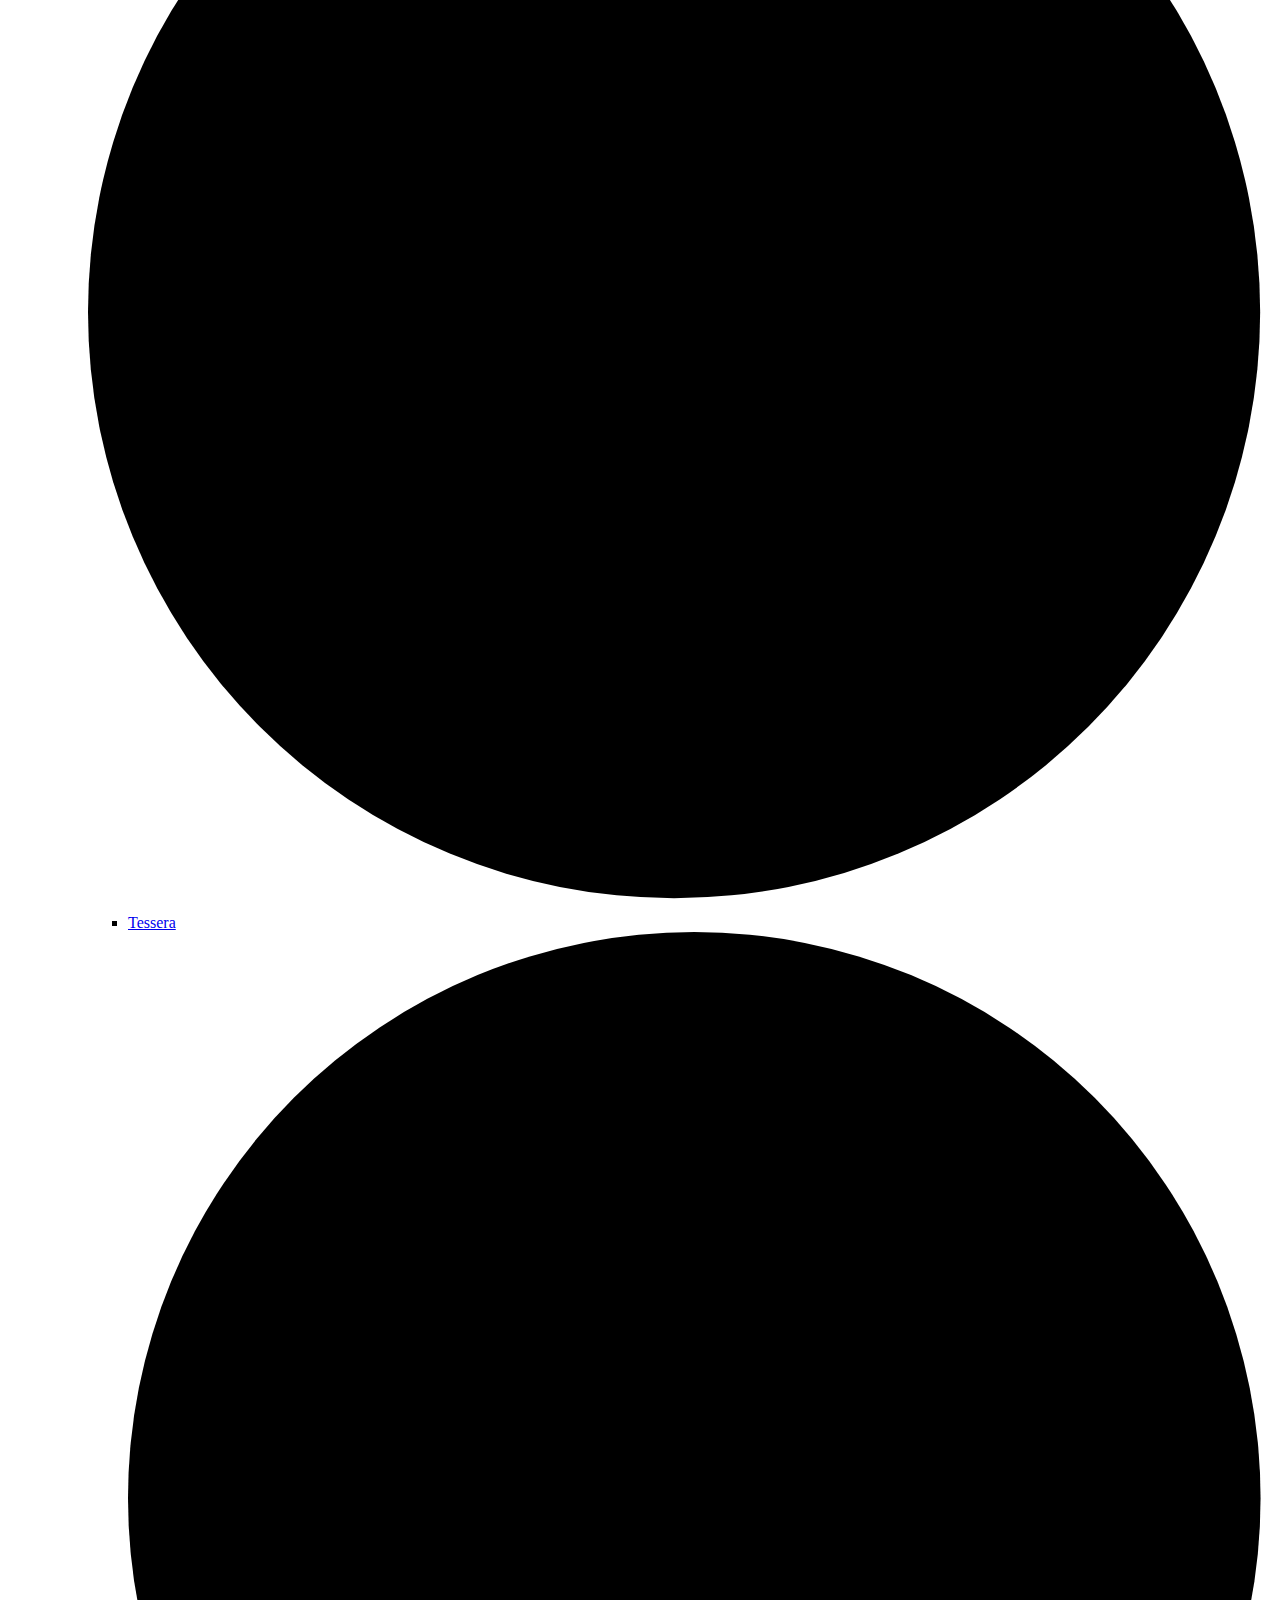
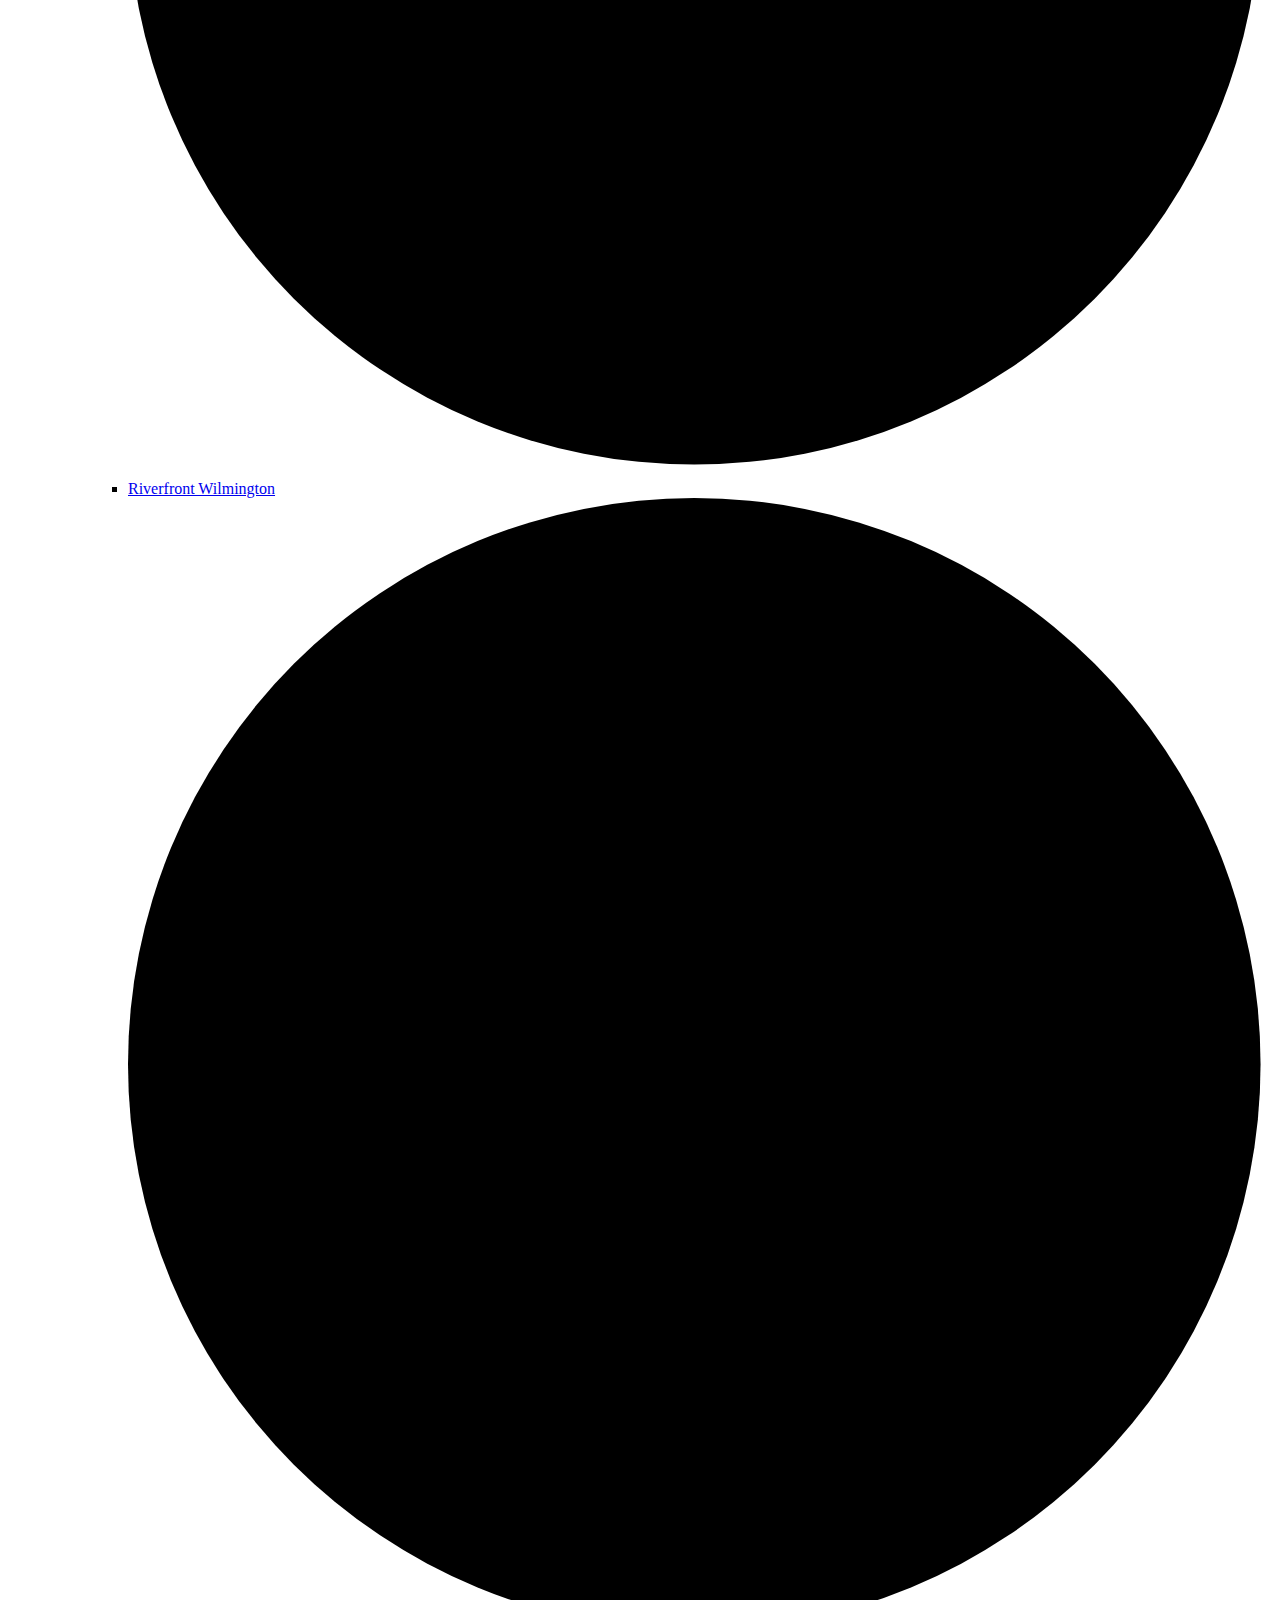
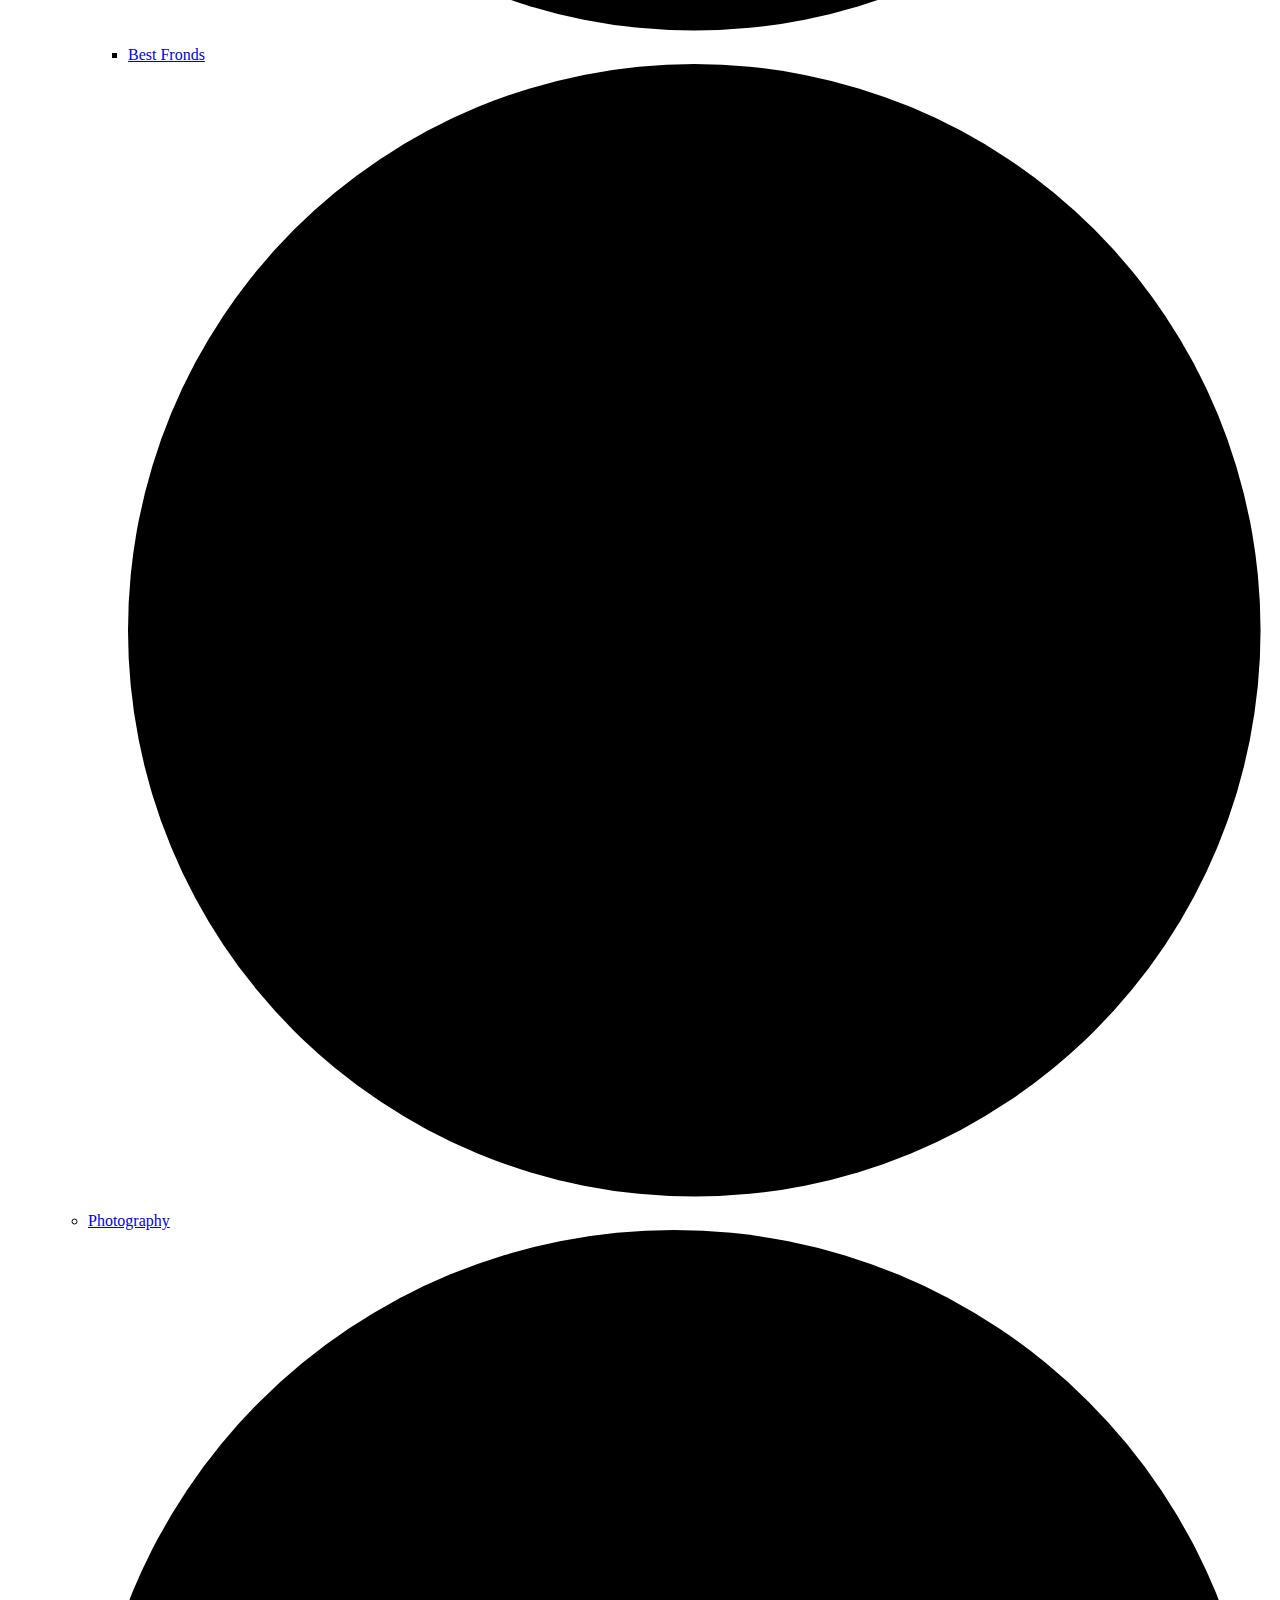
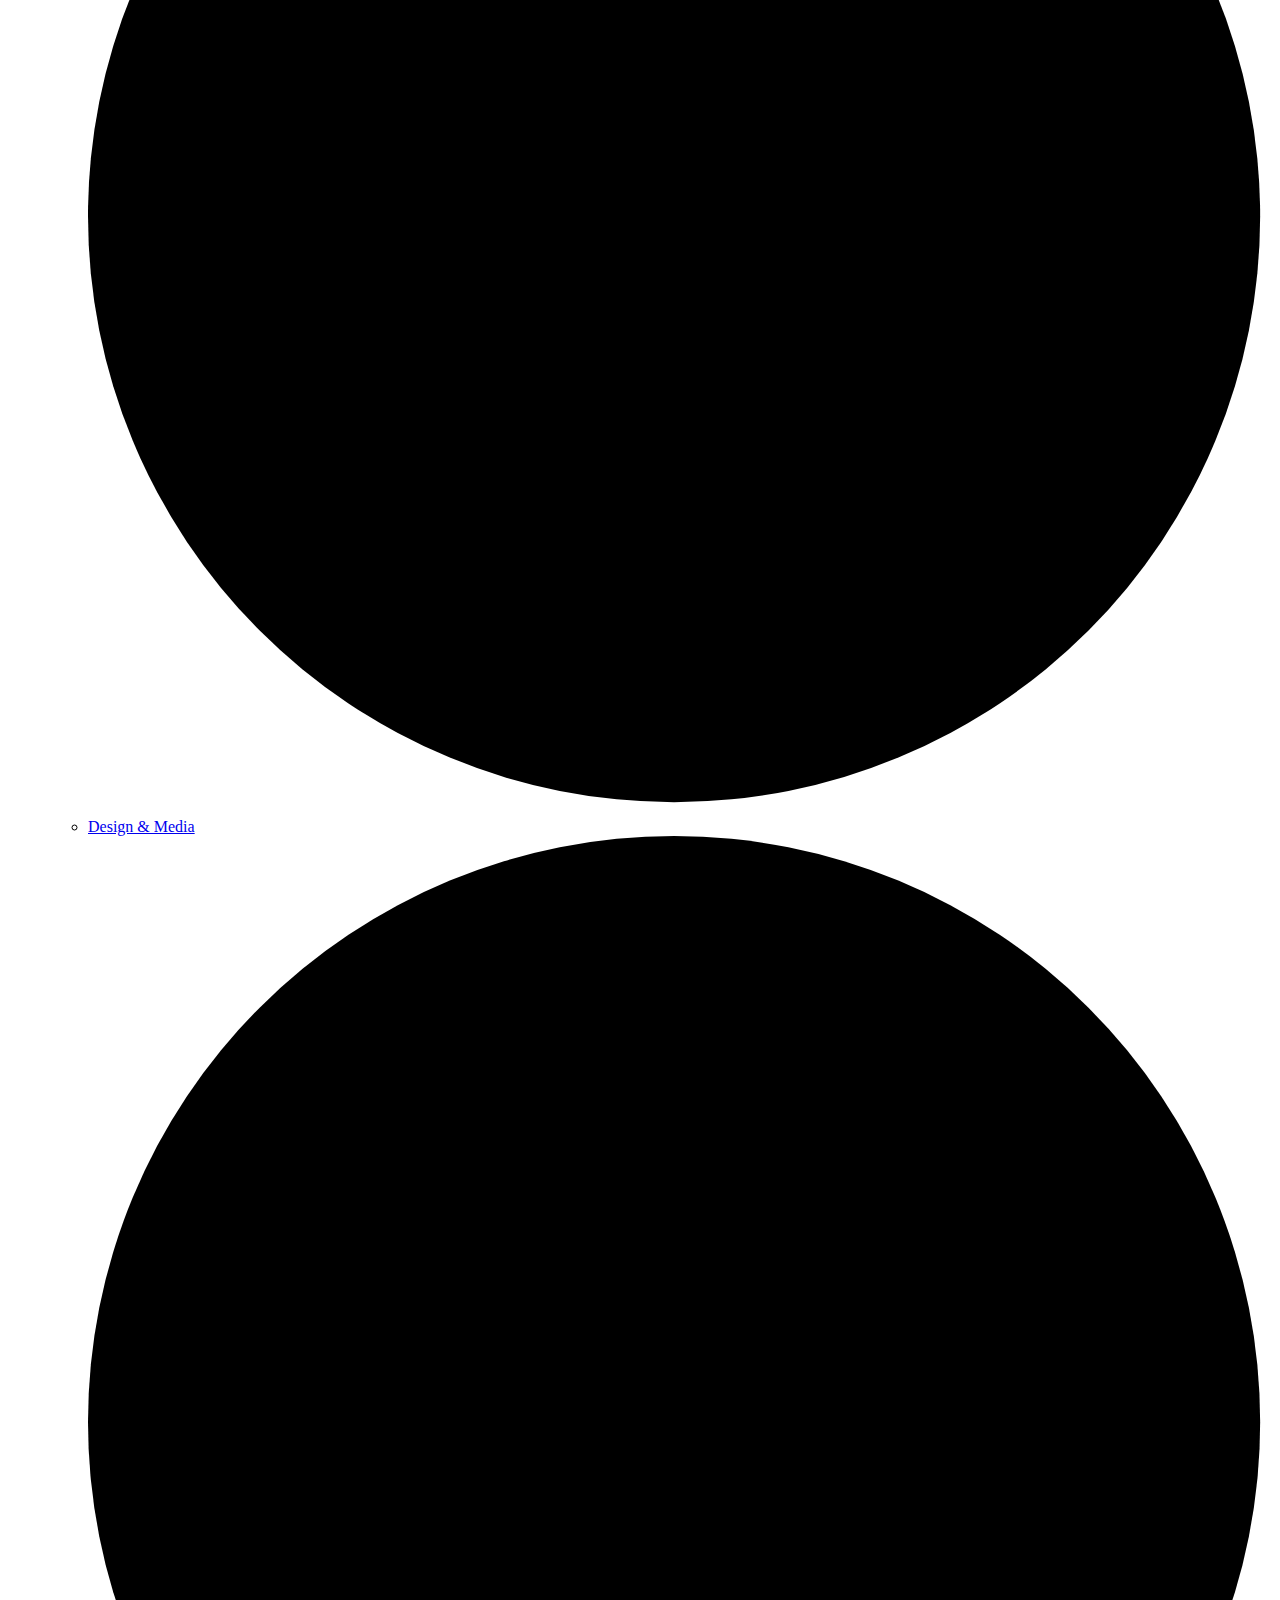
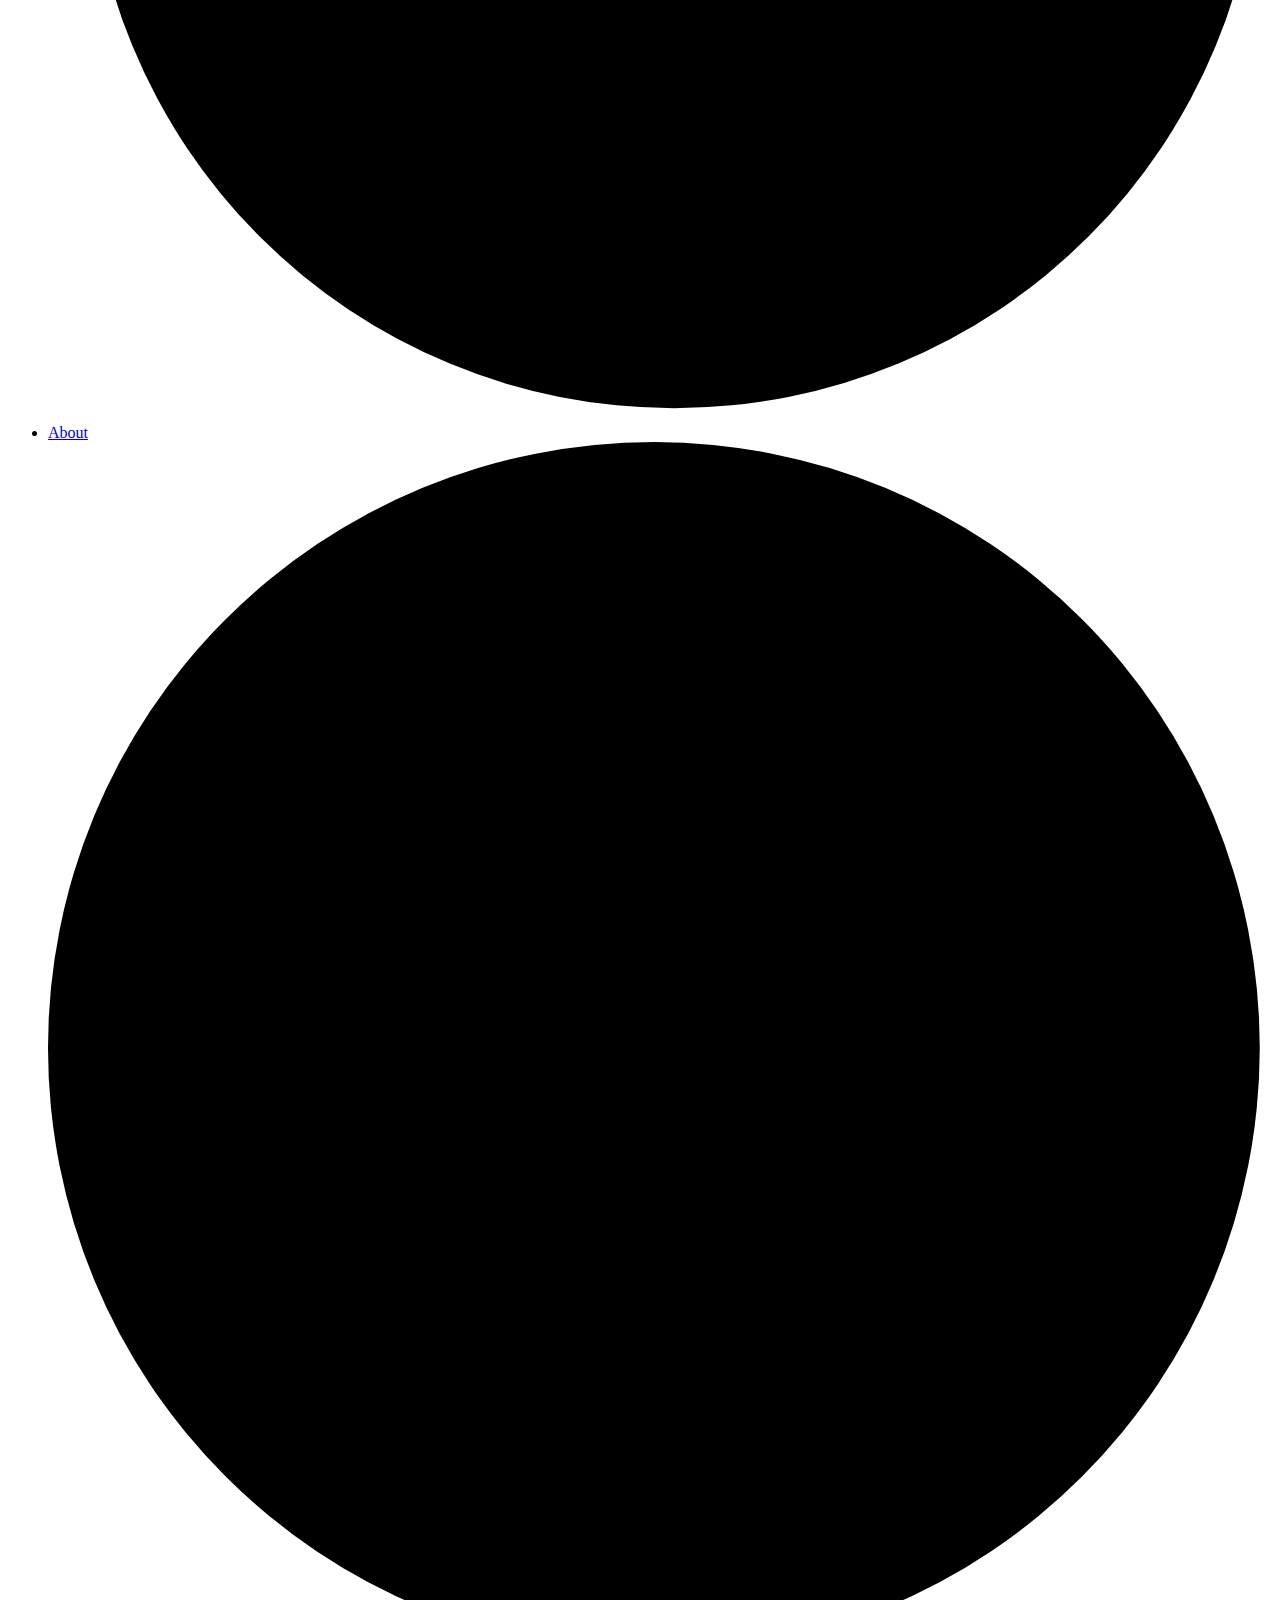
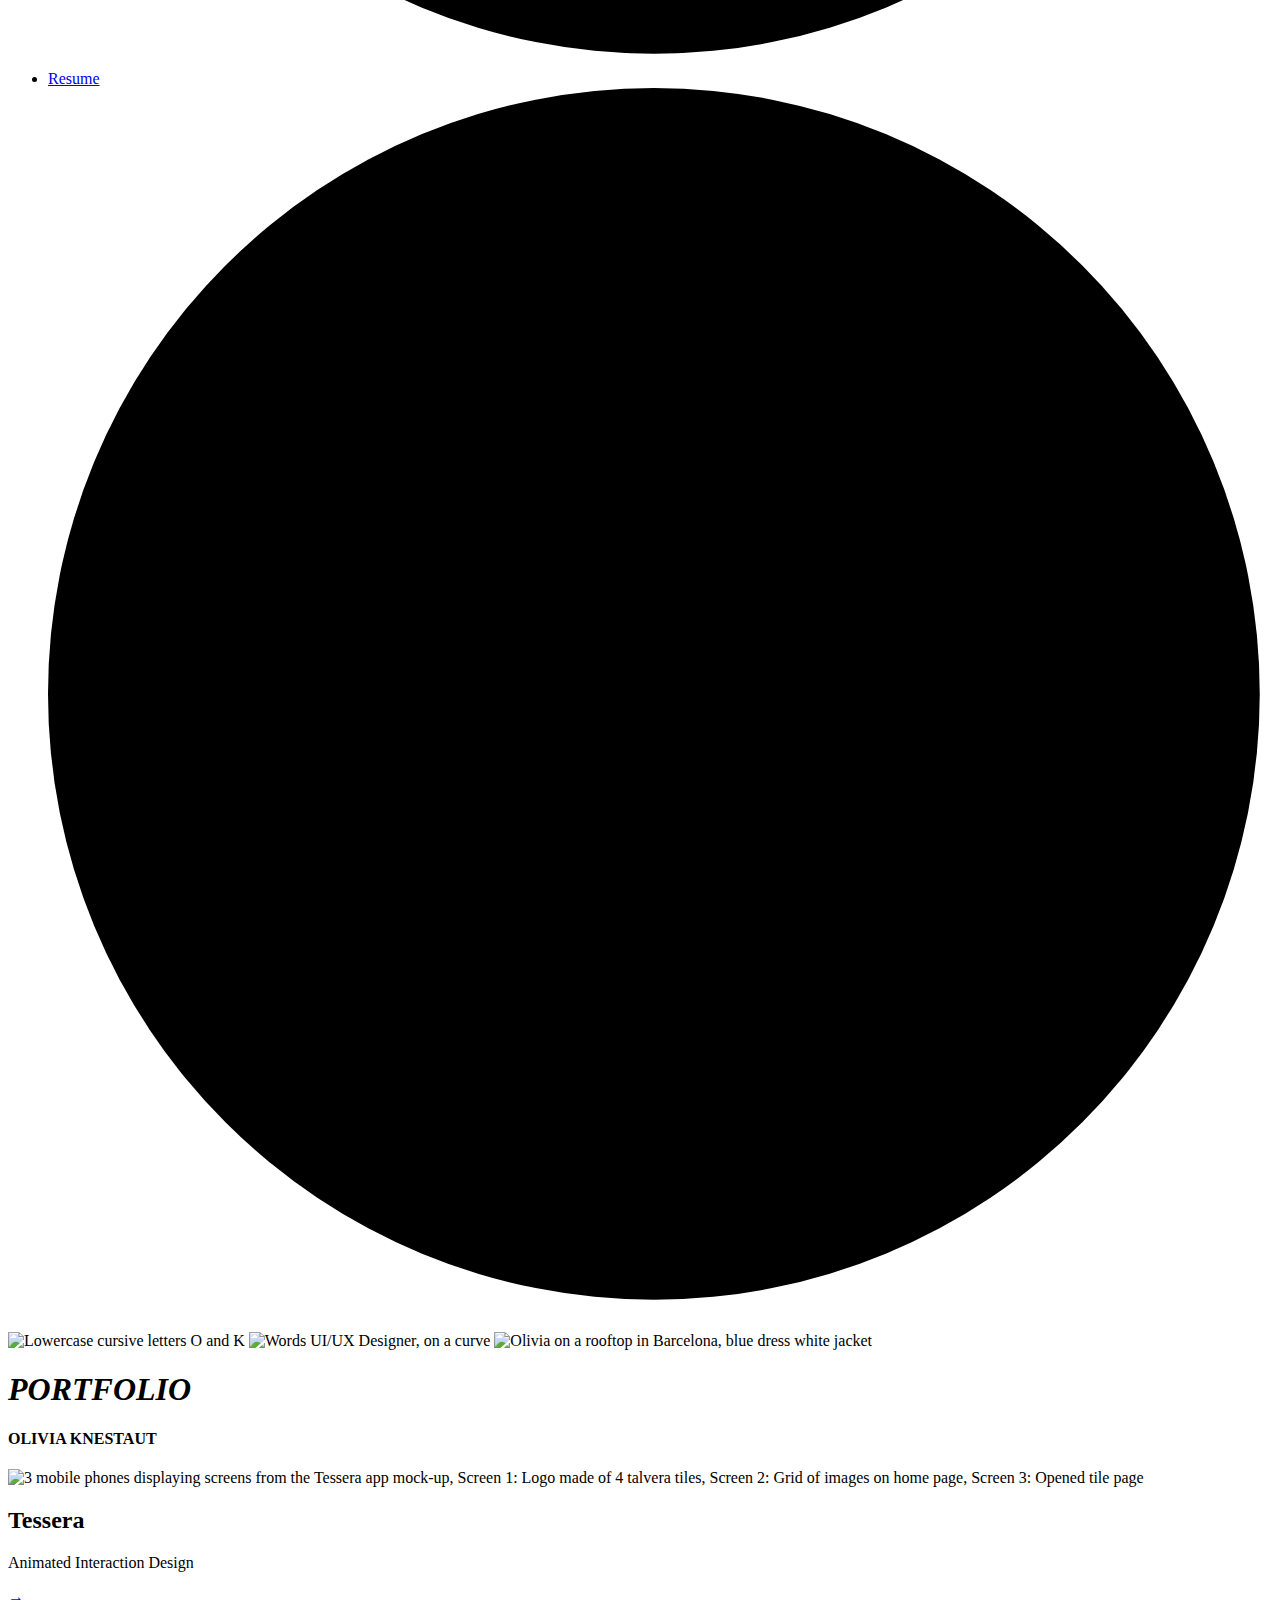
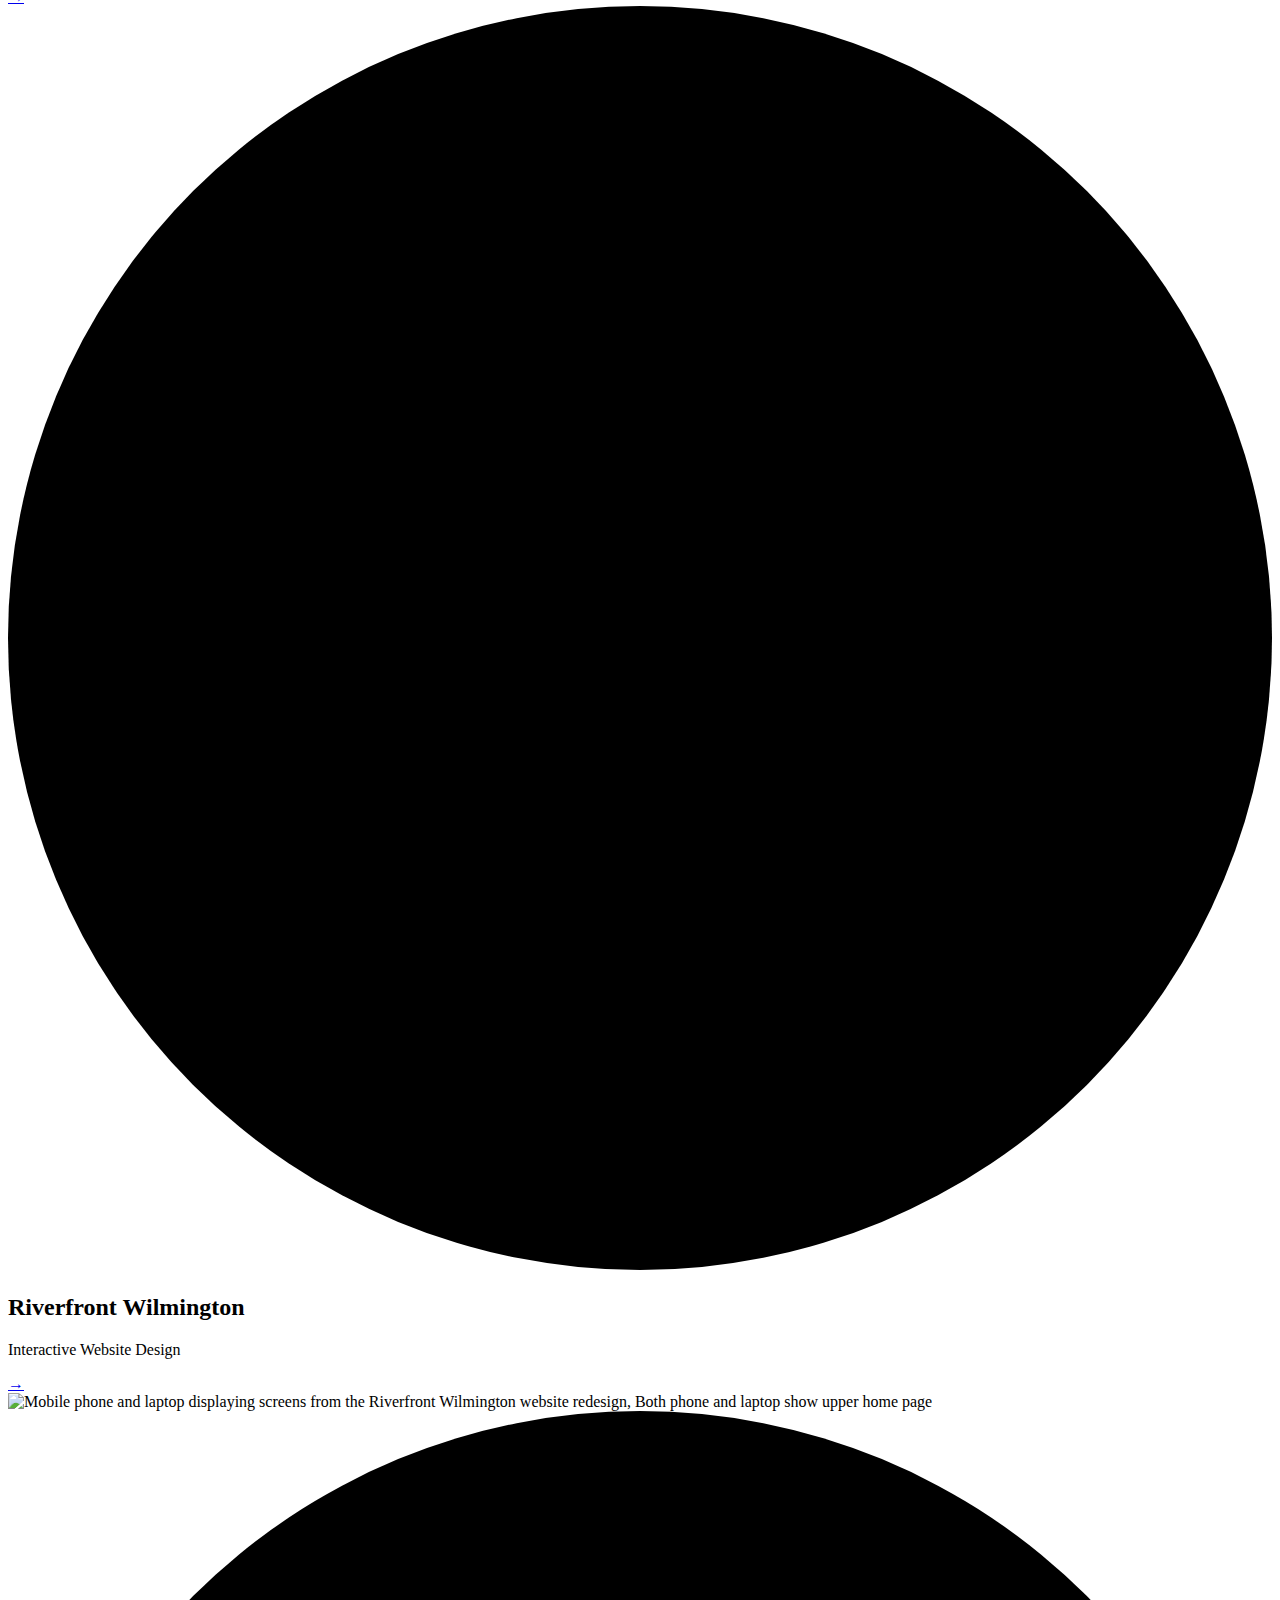
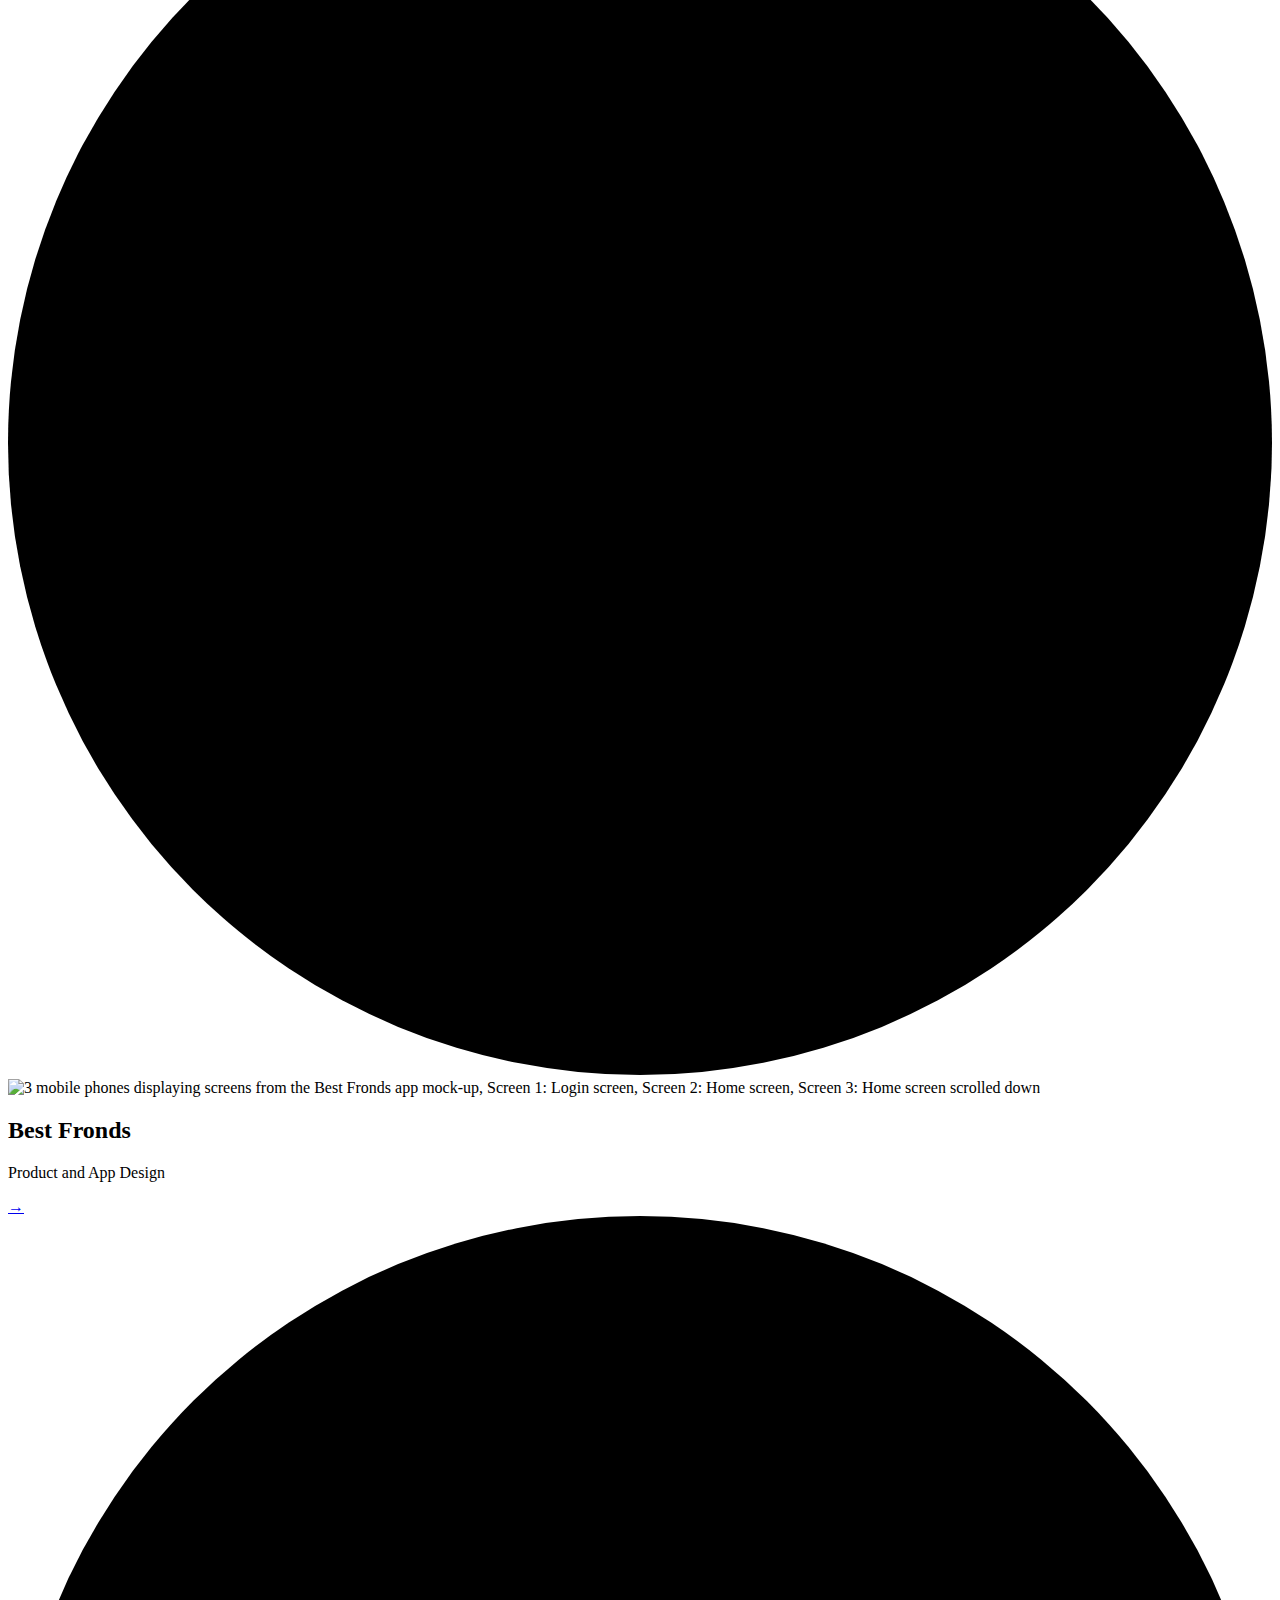
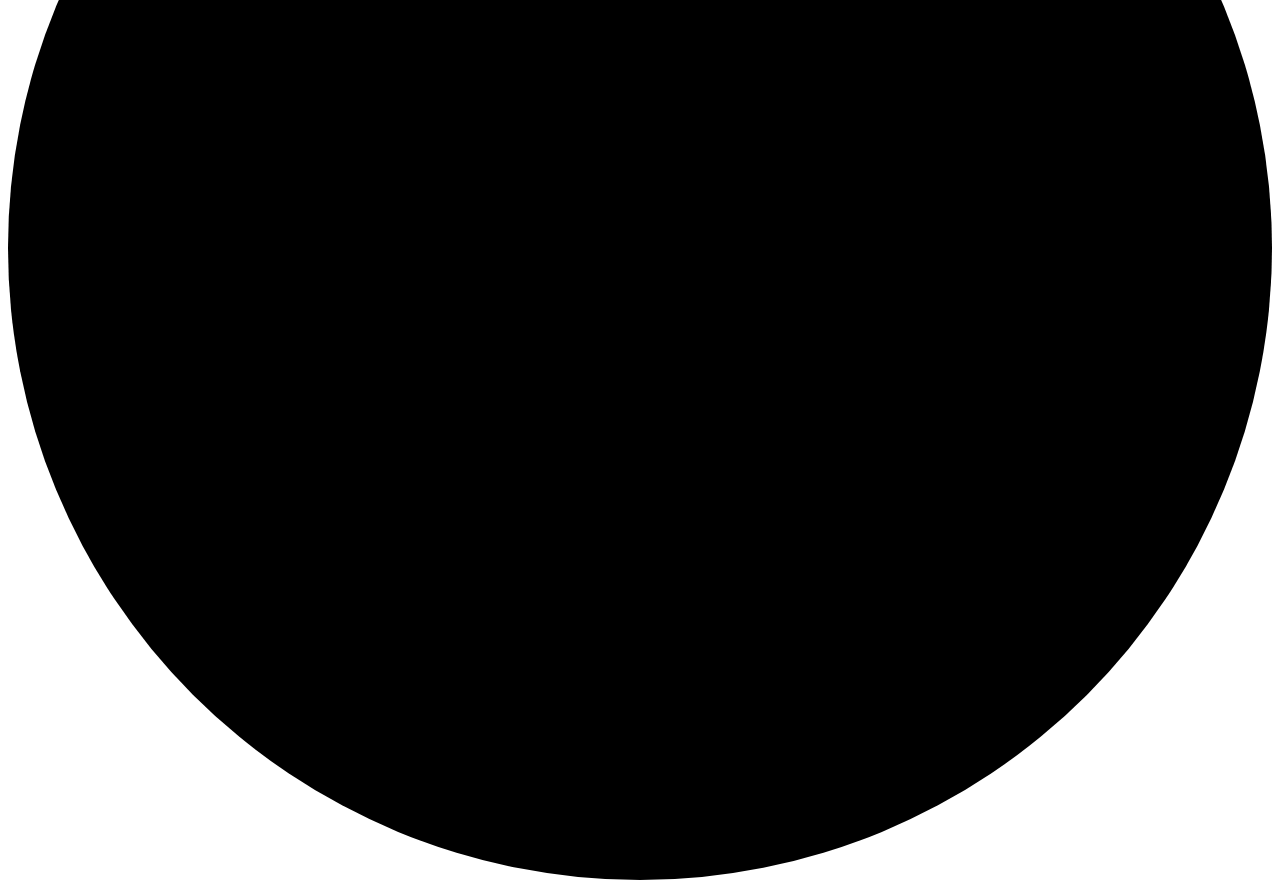
==== commit 4e9717fe: "updating alt tags" ====
--- a/index.html
+++ b/index.html
@@ -104,20 +104,20 @@
         </div>
         <div class="right-align">
             <h1 class="home-header-title"><i>PORTFOLIO</i></h1>
-            <h4><span class="light-orange-text">OLIVIA</span> <span class="dark-orange-text">KNESTAUT</span></h3>
+            <h4><span class="light-orange-text">OLIVIA</span> <span class="dark-orange-text">KNESTAUT</span></h4>
         </div>
         
     </div>
 </header>
 
 <main>
-    <section class="home-section">
+    <section id="case-study-1" class="home-section">
         <article class="case-study">
-            <img class="left" src="images/home/Tessera-Cover-Small.png" alt="3 mobile phones displaying screens from the Tessera app mock-up">
+            <img class="left" src="images/home/Tessera-Cover-Small.png" alt="3 mobile phones displaying screens from the Tessera app mock-up, Screen 1: Logo made of 4 talvera tiles, Screen 2: Grid of images on home page, Screen 3: Opened tile page">
             <div class="left-align">
                 <h2 class="home-project-title">Tessera</h2>
                 <p class="snippit">Animated Interaction Design</p>
-                <a class="button light-orange" href="tessera.html">→</a>
+                <a class="button arrow-button light-orange" href="tessera.html">→</a>
             </div>
         </article>
         <svg class="big-circle" viewBox="0 0 205 205">
@@ -125,27 +125,27 @@
         </svg>
     </section>
 
-    <section class="home-section">
+    <section id="case-study-2" class="home-section">
         <article class="case-study">
             <div class="right-align">
                 <h2 class="home-project-title">Riverfront Wilmington</h2>
                 <p class="snippit">Interactive Website Design</p>
-                <a class="button grey-blue" href="riverfront-wilmington.html">→</a>
+                <a class="button arrow-button grey-blue" href="riverfront-wilmington.html">→</a>
             </div>
-            <img  class="right" src="images/home/Riverfront-Wilm-Cover-Small.png" alt="mobile phone and laptop displaying screens from the Riverfront Wilmington website redesign">
+            <img  class="right" src="images/home/Riverfront-Wilm-Cover-Small.png" alt="Mobile phone and laptop displaying screens from the Riverfront Wilmington website redesign, Both phone and laptop show upper home page">
         </article>
         <svg class="big-circle" viewBox="0 0 205 205">
             <circle class="grey-blue" cx="102.5" cy="102.5" r="102.5"/>
         </svg>
     </section>
 
-    <section class="home-section">
+    <section id="case-study-3" class="home-section">
         <article class="case-study">
-            <img class="left" src="images/home/Best-Fronds-Cover-Small.png" alt="3 mobile phones displaying screens from the Best Fronds app mock-up">
+            <img class="left" src="images/home/Best-Fronds-Cover-Small.png" alt="3 mobile phones displaying screens from the Best Fronds app mock-up, Screen 1: Login screen, Screen 2: Home screen, Screen 3: Home screen scrolled down">
             <div class="left-align">
                 <h2 class="home-project-title">Best Fronds</h2>
                 <p class="snippit">Product and App Design</p>
-                <a class="button dark-orange" href="best-fronds.html">→</a>
+                <a class="button arrow-button dark-orange" href="best-fronds.html">→</a>
             </div>
         </article>
         <svg class="big-circle" viewBox="0 0 205 205">
